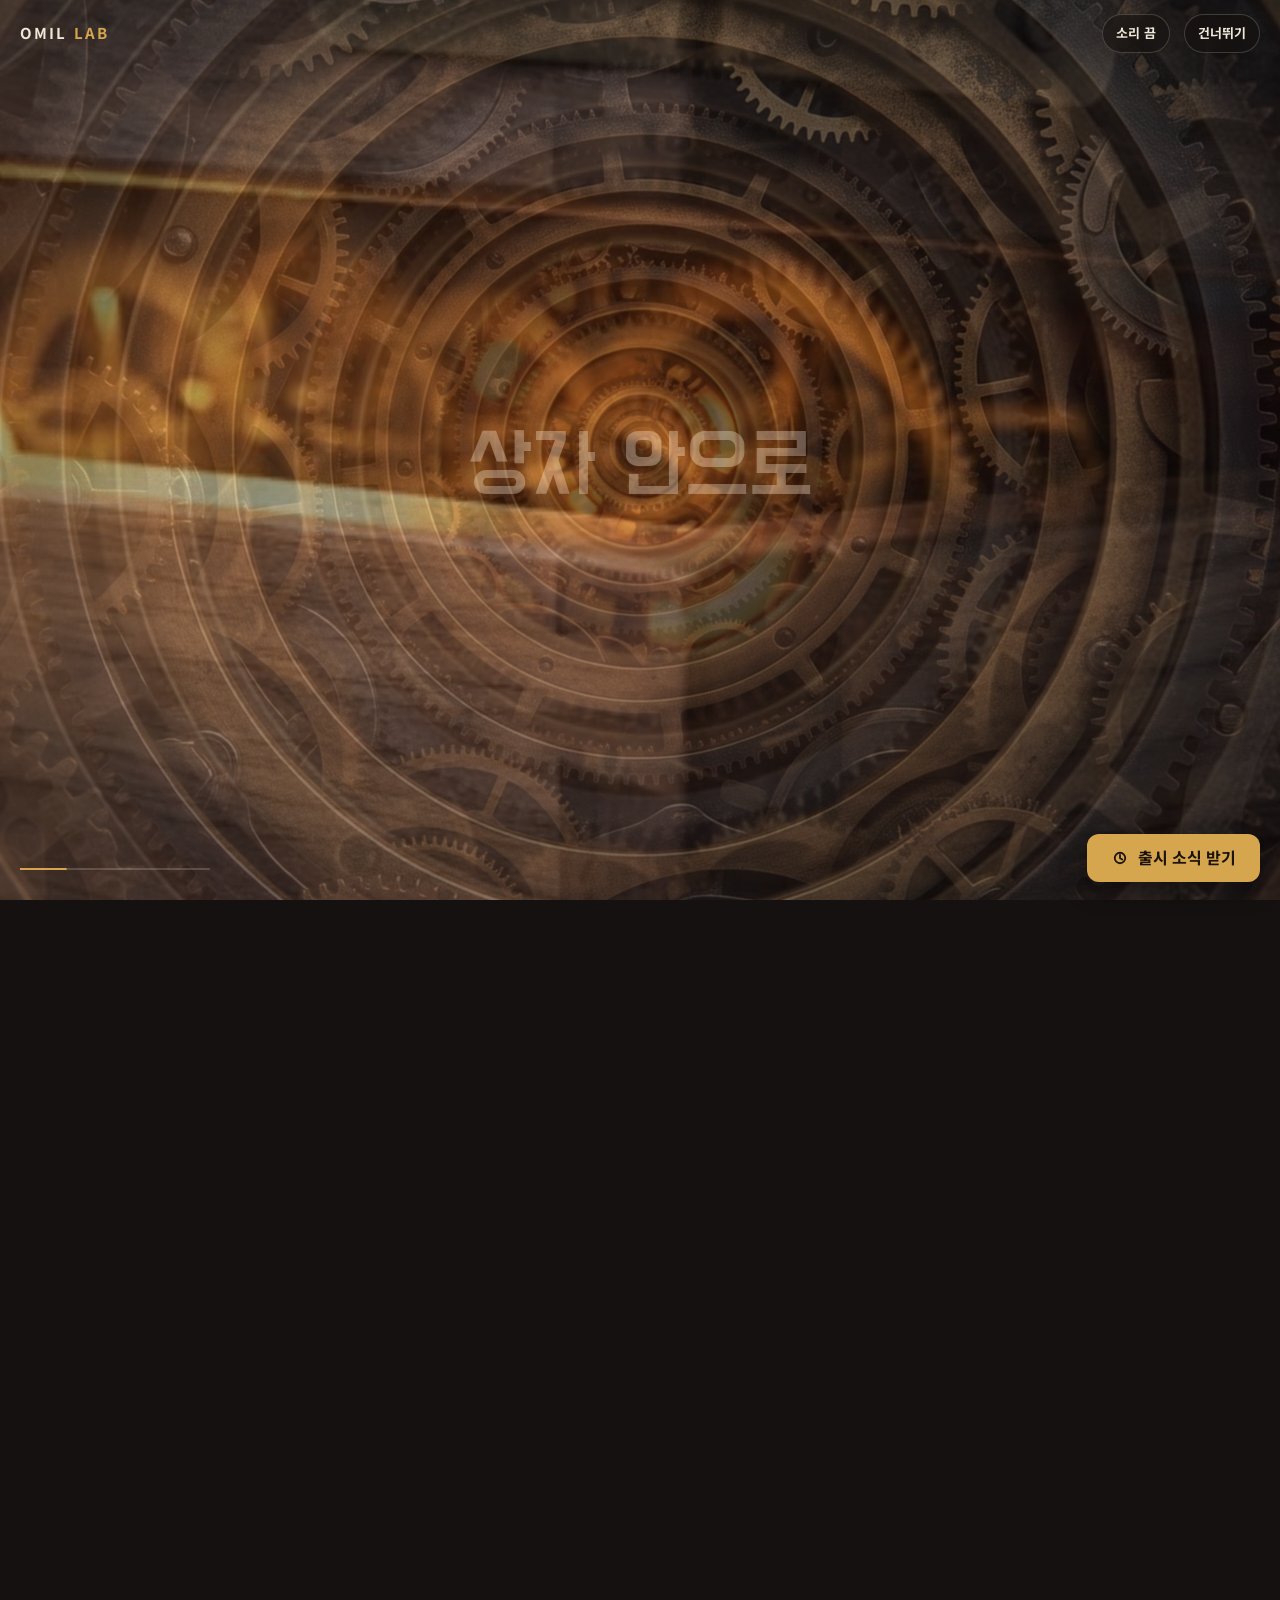
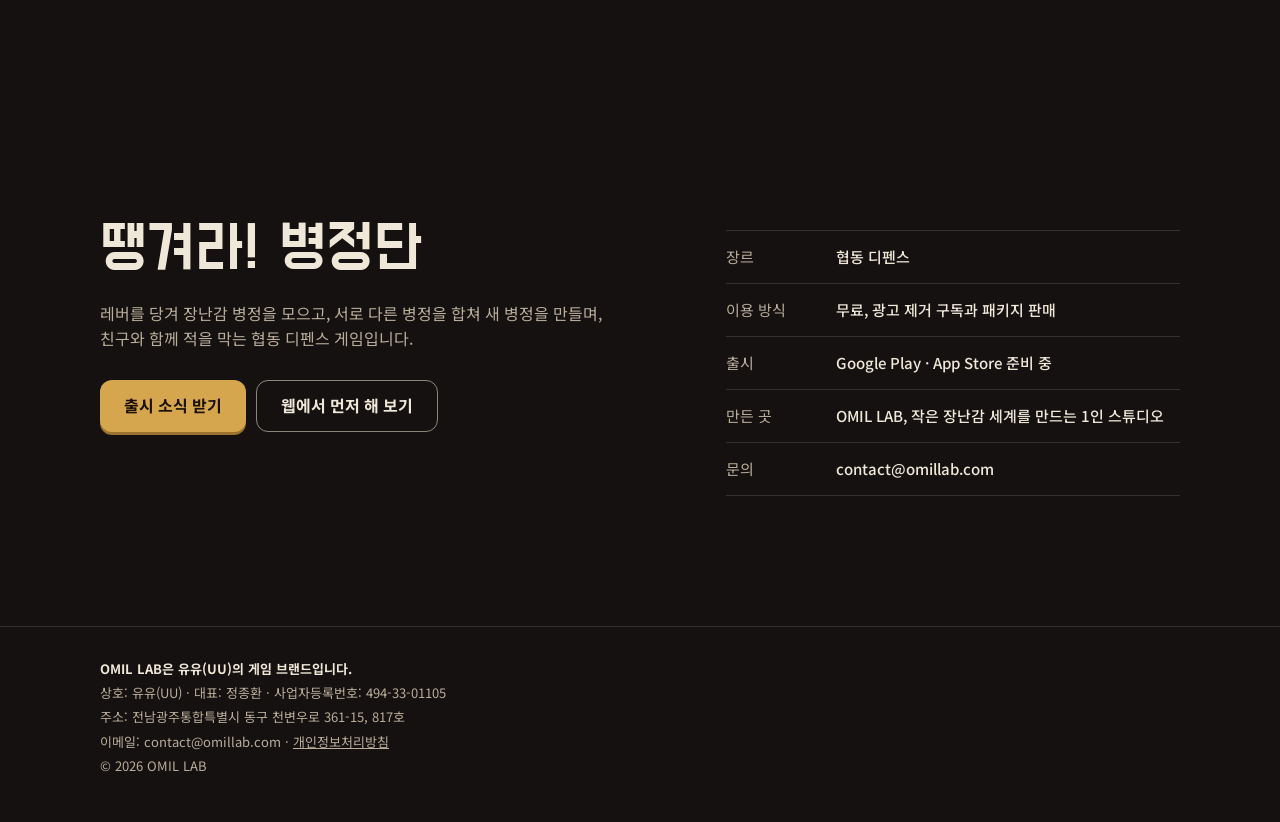
==== index.html @ 90e2286b "홈페이지 글꼴 · 문구 다듬기: 제목 Do Hyeon, 본문 Noto Sans KR, 어색한 문구 교체, 줄바꿈 · 머리글 정리 Co-Authored-By: Claude Opus " ====
<!doctype html><html lang="ko"><head><meta charset="utf-8"><meta name="viewport" content="width=device-width,initial-scale=1,viewport-fit=cover"><title>땡겨라! 병정단 · OMIL LAB</title>
<meta name="description" content="레버를 당기면 병정이 모입니다. 서로 다른 병정을 합치고, 친구와 함께 전선을 지키는 협동 디펜스 게임. OMIL LAB의 첫 게임입니다.">
<meta property="og:title" content="땡겨라! 병정단">
<meta property="og:description" content="레버를 당기면 병정이 모입니다. Google Play · App Store 출시 준비 중.">
<meta property="og:image" content="assets/reg_w.jpg">
<meta name="claude:viewport-fit-sides" content="cover">
<link rel="icon" href="favicon.png">
<link rel="preconnect" href="https://fonts.googleapis.com">
<link rel="preconnect" href="https://fonts.gstatic.com" crossorigin>
<link rel="stylesheet" href="https://fonts.googleapis.com/css2?family=Do+Hyeon&family=Noto+Sans+KR:wght@400;500;700&display=swap">
<style>
/* 레이아웃: 화면에 고정된 한 장의 무대 위로 스크롤이 필름처럼 장면을 넘긴다. 장면 하나에 큰 문장 하나. */
:root{
  --night:#141110;--walnut:#2a1f18;--brass:#d6a64f;--brass-deep:#9b7230;--bone:#efe7d8;--bone-2:#e3d9c6;--ink:#1d1815;--muted:#b9ad9b;--red:#a93a2c;--navy:#16233a;
  --font:"Noto Sans KR","Malgun Gothic","Apple SD Gothic Neo",sans-serif;
  --display:"Do Hyeon","Noto Sans KR","Malgun Gothic",sans-serif;
  --gutter-l:max(20px,env(safe-area-inset-left,0px));--gutter-r:max(20px,env(safe-area-inset-right,0px));
  color-scheme:dark;
}
*{box-sizing:border-box}
html{background:var(--night)}
body{margin:0;background:var(--night);color:var(--bone);font:400 16px/1.6 var(--font);font-synthesis:none;word-break:keep-all;-webkit-font-smoothing:antialiased;overflow-x:hidden}
a{color:inherit}
img{display:block;max-width:none}
h1,h2,h3,p{margin:0}
button{font:inherit;color:inherit;background:none;border:0;cursor:pointer}
:focus-visible{outline:2px solid var(--brass);outline-offset:3px;border-radius:4px}

/* 머리글 */
.top{position:fixed;inset:0 0 auto;z-index:30;display:flex;align-items:center;gap:14px;padding:calc(14px + env(safe-area-inset-top,0px)) var(--gutter-r) 14px var(--gutter-l);mix-blend-mode:normal}
.brand{font-weight:700;letter-spacing:.14em;font-size:15px;text-decoration:none;margin-right:auto;color:var(--bone)}
.brand span{color:var(--brass)}
.on-light .brand{color:var(--ink)}.on-light .brand span{color:var(--brass-deep)}
.on-light .top .chip{color:var(--ink);background:rgba(239,231,216,.7);border-color:rgba(29,24,21,.25)}
.top .chip{font-size:13px;font-weight:700;padding:8px 13px;border-radius:999px;background:rgba(20,17,16,.55);backdrop-filter:blur(8px);color:var(--bone);text-decoration:none;border:1px solid rgba(239,231,216,.2);min-height:38px;display:inline-flex;align-items:center;gap:6px}
.past .top{background:rgba(20,17,16,.92);backdrop-filter:blur(8px)}
.past #skip{display:none}

/* 무대 */
#film{position:relative;height:900vh;height:900svh}
#stage{position:sticky;top:0;height:100vh;height:100svh;overflow:hidden;background:var(--night);isolation:isolate}
.scene{position:absolute;inset:0;overflow:hidden;visibility:hidden;will-change:opacity,transform}
.frame{position:absolute;will-change:transform}
.frame img,.frame picture{position:absolute;inset:0;width:100%;height:100%;object-fit:cover}
.shade{position:absolute;inset:0;pointer-events:none}

/* 레버 */
#lever{position:absolute;left:var(--sx);top:var(--sy);width:var(--lh);height:var(--lh);margin-left:calc(var(--lh)*-.4995);margin-top:calc(var(--lh)*-.856);transform-origin:49.95% 85.6%;will-change:transform;pointer-events:none;filter:drop-shadow(10px 14px 10px rgba(0,0,0,.45))}
#lever img{width:100%;height:100%}
#grip{position:absolute;left:50%;top:15%;width:clamp(72px,14vmin,120px);height:clamp(72px,14vmin,120px);transform:translate(-50%,-50%);border-radius:50%;pointer-events:auto;touch-action:none;cursor:grab}
#grip:active{cursor:grabbing}
#grip::after{content:"";position:absolute;inset:18%;border-radius:50%;border:1.5px solid rgba(214,166,79,.9);animation:ping 2.2s ease-out infinite}
.pulled #grip::after{display:none}
@keyframes ping{0%{transform:scale(.7);opacity:.9}70%,100%{transform:scale(1.5);opacity:0}}

/* 태엽 터널 */
#tunnel{background:#07060a}
.ring{position:absolute;left:50%;top:50%;width:150vmax;height:150vmax;margin:-75vmax 0 0 -75vmax;border-radius:50%;background:url(assets/gears.jpg) center/cover;will-change:transform,opacity;-webkit-mask-image:radial-gradient(circle,#000 42%,transparent 70%);mask-image:radial-gradient(circle,#000 42%,transparent 70%)}
#flash{position:absolute;inset:0;background:radial-gradient(circle,#fff3d0 0%,#e9b562 45%,rgba(233,181,98,0) 75%);opacity:0;pointer-events:none;z-index:12;will-change:opacity}

/* 조합 */
#merge{background:var(--bone);color:var(--ink);will-change:clip-path}
.fig{position:absolute;left:50%;top:64%;width:min(62vmin,620px);margin-left:calc(min(62vmin,620px)/-2);margin-top:calc(min(62vmin,620px)/-2);will-change:transform,opacity;filter:drop-shadow(0 22px 18px rgba(60,40,20,.28))}
.fig img{width:100%}
#burst{position:absolute;left:50%;top:64%;width:min(80vmin,800px);height:min(80vmin,800px);margin:calc(min(80vmin,800px)/-2) 0 0 calc(min(80vmin,800px)/-2);border-radius:50%;border:2px solid var(--brass-deep);opacity:0;will-change:transform,opacity}
#formula{position:absolute;left:0;right:0;bottom:calc(3.5vh + env(safe-area-inset-bottom,0px));text-align:center;font-weight:700;font-size:clamp(14px,1.7vw,18px);color:#5c4c3a;padding:0 20px}
#formula b{color:var(--red)}

/* 신화 */
#mythic{position:absolute;right:5vw;bottom:13%;width:min(58vmin,600px);transform-origin:70% 90%;opacity:0;will-change:transform,opacity;filter:drop-shadow(0 18px 18px rgba(0,0,0,.55))}
#mythic img{width:100%}
#muzzle{position:absolute;left:-16%;top:18%;width:46%;aspect-ratio:1;border-radius:50%;background:radial-gradient(circle,#fff6d8 0%,#ffcf6e 34%,rgba(255,160,50,0) 72%);opacity:0;will-change:transform,opacity}
#tag{position:absolute;right:5vw;bottom:calc(10% + env(safe-area-inset-bottom,0px));font-size:13px;font-weight:700;letter-spacing:.04em;color:var(--brass);opacity:0;text-align:right;width:min(50vmin,540px)}

/* 문구 */
.cap{position:absolute;z-index:8;left:var(--gutter-l);right:var(--gutter-r);opacity:0;visibility:hidden;will-change:opacity,transform;pointer-events:none}
.cap h2,.cap h1.big{font-family:var(--display);font-weight:400;font-size:clamp(46px,6.6vw,100px);line-height:1.1;letter-spacing:-.01em;text-wrap:balance}
.cap p{font-size:clamp(15px,1.9vw,22px);font-weight:500;margin-top:clamp(10px,1.6vw,20px);max-width:32em;color:rgba(239,231,216,.86)}
.eyebrow{font-size:clamp(13px,1.3vw,16px);font-weight:700;letter-spacing:.02em;color:var(--brass);margin-bottom:clamp(8px,1.2vw,16px)}
.lift{text-shadow:0 2px 28px rgba(0,0,0,.55)}
.c-top{top:calc(11vh + env(safe-area-inset-top,0px))}
.c-mid{top:50%;text-align:center}
.c-mid p{margin-left:auto;margin-right:auto}
.c-center{text-align:center}.c-center p{margin-left:auto;margin-right:auto}
#capTunnel h2{display:flex;flex-wrap:wrap;gap:0 .3em;justify-content:center}
#capTunnel h2 span{display:inline-block;will-change:transform}
#capMerge h2{color:var(--ink)}#capMerge p{color:#54473a}

/* 마지막 장면 */
#capEnd{pointer-events:none}
#capEnd.live{pointer-events:auto}
.cta{display:inline-flex;align-items:center;justify-content:center;gap:9px;min-height:52px;padding:0 24px;border-radius:12px;font-weight:700;font-size:16px;text-decoration:none;transition:transform .16s cubic-bezier(.3,1.6,.5,1),filter .2s,background .2s}
.cta.main{background:var(--brass);color:#1b130a;box-shadow:0 3px 0 var(--brass-deep)}
.cta.ghost{border:1.5px solid rgba(239,231,216,.55);color:var(--bone)}
.cta:hover{transform:translateY(-2px) rotate(-.6deg);filter:brightness(1.07)}
.cta:active{transform:translateY(2px);box-shadow:none}
.row{display:flex;flex-wrap:wrap;gap:10px;margin-top:clamp(16px,2.4vw,28px)}
.note{font-size:13.5px;margin-top:12px;color:rgba(239,231,216,.72)}

/* 고정 버튼과 진행 표시 */
#dock{position:fixed;z-index:29;right:var(--gutter-r);bottom:calc(18px + env(safe-area-inset-bottom,0px));transition:opacity .25s,transform .25s}
#dock.off{opacity:0;transform:translateY(12px);pointer-events:none}
#dock .cta{min-height:48px;box-shadow:0 8px 24px rgba(0,0,0,.4)}
#dock .cta svg{width:18px;height:18px}
#prog{position:fixed;z-index:29;left:var(--gutter-l);bottom:calc(30px + env(safe-area-inset-bottom,0px));width:min(26vw,190px);height:2px;background:rgba(239,231,216,.2);border-radius:2px}
#prog i{display:block;height:100%;width:100%;transform:scaleX(0);transform-origin:left;background:var(--brass)}
#hint{position:absolute;z-index:9;left:0;right:0;bottom:calc(70px + env(safe-area-inset-bottom,0px));text-align:center;font-size:13.5px;font-weight:500;color:rgba(239,231,216,.8);pointer-events:none}
#trail{position:fixed;inset:0;z-index:25;pointer-events:none}

/* 필름 뒤 */
.after{position:relative;z-index:2;background:var(--night)}
.block{max-width:1120px;margin:0 auto;padding-block:clamp(56px,9vw,120px);padding-left:var(--gutter-l);padding-right:var(--gutter-r)}
.about{padding-top:max(104px,9vw);display:grid;grid-template-columns:minmax(0,1.1fr) minmax(0,.9fr);gap:clamp(28px,6vw,72px);align-items:start}
.about h2{font-family:var(--display);font-size:clamp(34px,5vw,62px);font-weight:400;letter-spacing:-.01em;line-height:1.12}
.about p{margin-top:16px;color:var(--muted);max-width:34em}
.facts{display:grid;gap:0;font-size:15px}
.facts div{display:grid;grid-template-columns:6.5em minmax(0,1fr);gap:12px;padding:14px 0;border-top:1px solid rgba(239,231,216,.14)}
.facts div:last-child{border-bottom:1px solid rgba(239,231,216,.14)}
.facts dt{color:var(--muted)}.facts dd{margin:0;font-weight:500}
footer{border-top:1px solid rgba(239,231,216,.14);color:var(--muted);font-size:13px;line-height:1.85}
footer .block{padding-block:30px 44px}
footer strong{color:var(--bone)}

/* 움직임 줄이기 / 스크립트 없음: 장면을 그냥 차례로 놓는다 */
.static #film{height:auto}
.static #stage{position:static;height:auto;overflow:visible;background:none}
.static .scene{position:relative;inset:auto;height:100vh;height:100svh;visibility:visible}
.static .cap{visibility:visible;opacity:1;pointer-events:auto}
.static #tunnel,.static #lever,.static #hint,.static #prog,.static #mythic,.static #tag,.static #flash,.static #burst,.static #trail,.static #open,.static .fig.a,.static .fig.b{display:none}
.static .fig.c{transform:none}
.static .frame{inset:0;width:100%;height:100%}
.static #capIn{display:none}

@media (orientation:landscape){
  #capMerge{top:8vh}
  #capMerge h2{font-size:clamp(36px,8vmin,72px)}
}
@media (max-width:760px){
  .about{grid-template-columns:minmax(0,1fr)}
  .c-top{top:calc(12vh + env(safe-area-inset-top,0px))}
  #mythic{right:-2vw;bottom:24%;width:min(66vmin,420px)}
  #tag{bottom:calc(17% + env(safe-area-inset-bottom,0px));right:20px;width:auto}
  #prog{width:22vw}
  .top .chip{padding:7px 11px;font-size:12.5px}
  #hint{bottom:calc(86px + env(safe-area-inset-bottom,0px))}
  #formula{bottom:calc(86px + env(safe-area-inset-bottom,0px))}
  .fig,#burst{top:60%}
}
</style>

</head><body><header class="top">
  <a class="brand" href="#top" aria-label="OMIL LAB">OMIL <span>LAB</span></a>
  <button class="chip" id="snd" type="button" aria-pressed="false">소리 끔</button>
  <a class="chip" href="#about" id="skip">건너뛰기</a>
</header>

<main id="top">
  <section id="film" aria-label="땡겨라! 병정단 소개">
    <div id="stage">
      <!-- 1. 상자 -->
      <div class="scene" id="sBox" style="z-index:1">
        <div class="frame" id="fBox">
          <picture><source media="(orientation:portrait)" srcset="assets/box_t.jpg"><img src="assets/box_w.jpg" alt="어두운 작업대 위의 닫힌 나무 상자" fetchpriority="high"></picture>
          <picture id="open" style="opacity:0"><source media="(orientation:portrait)" srcset="assets/open_t.jpg"><img src="assets/open_w.jpg" alt="뚜껑이 열리며 빛이 새어 나오는 상자"></picture>
          <div id="lever"><img src="assets/lever.webp" alt="황동 레버"><button id="grip" type="button" aria-label="레버 당기기"></button></div>
        </div>
        <div class="shade" style="background:linear-gradient(180deg,rgba(10,8,7,.62) 0%,rgba(10,8,7,.08) 45%,rgba(10,8,7,.4) 100%)"></div>
      </div>
      <!-- 2. 태엽 -->
      <div class="scene" id="tunnel" style="z-index:2" aria-hidden="true"><div class="ring"></div><div class="ring"></div><div class="ring"></div></div>
      <!-- 3. 집결 -->
      <div class="scene" id="sReg" style="z-index:3">
        <div class="frame" id="fReg"><picture><source media="(orientation:portrait)" srcset="assets/reg_t.jpg"><img src="assets/reg_w.jpg" alt="초록 펠트 위에 줄지어 선 병정단이 위를 바라본다" loading="eager"></picture></div>
        <div class="shade" style="background:linear-gradient(180deg,rgba(5,16,10,.78) 0%,rgba(5,16,10,.1) 46%,rgba(5,16,10,.12) 70%,rgba(5,16,10,.55) 100%)"></div>
      </div>
      <!-- 4. 조합 -->
      <div class="scene" id="merge" style="z-index:4">
        <div id="burst"></div>
        <div class="fig a" id="figA"><img src="assets/cut_spear.webp" alt="콕콕창병"></div>
        <div class="fig b" id="figB"><img src="assets/cut_bow.webp" alt="딱활병"></div>
        <div class="fig c" id="figC"><img src="assets/cut_gun.webp" alt="빨대콩총병"></div>
        <p id="formula">콕콕창병 + 딱활병 = <b>빨대콩총병</b></p>
      </div>
      <!-- 5. 전선 -->
      <div class="scene" id="sDef" style="z-index:5">
        <div class="frame" id="fDef"><picture><source media="(orientation:portrait)" srcset="assets/def_t.jpg"><img src="assets/def_w.jpg" alt="두 병정단이 나무 벽 위에서 나란히 전선을 지킨다" loading="eager"></picture></div>
        <div class="shade" style="background:linear-gradient(180deg,rgba(6,10,22,.86) 0%,rgba(6,10,22,.25) 40%,rgba(6,10,22,.05) 100%)"></div>
        <div id="mythic"><div id="muzzle"></div><img src="assets/cut_chick.webp" alt="신화 병정 삐약단의 달걀 대포"></div>
        <div id="tag">신화 · 삐약단</div>
      </div>
      <!-- 6. 깃발 -->
      <div class="scene" id="sEnd" style="z-index:6">
        <div class="frame" id="fEnd"><picture><source media="(orientation:portrait)" srcset="assets/fin_t.jpg"><img src="assets/fin_w.jpg" alt="나무 요새 위에 깃발을 세우는 병정" loading="eager"></picture></div>
        <div class="shade" style="background:linear-gradient(100deg,rgba(24,14,6,.82) 0%,rgba(24,14,6,.42) 46%,rgba(24,14,6,0) 72%)"></div>
      </div>
      <div id="flash"></div>

      <div class="cap c-top lift" id="capIn" style="z-index:9">
        <div class="eyebrow">땡겨라! 병정단</div>
        <h1 class="big">레버를<br>당기세요</h1>
        <p>상자 속 작은 병정들이 깨어납니다.</p>
      </div>
      <div class="cap c-mid lift" id="capTunnel" style="z-index:9"><h2><span>상자</span> <span>안으로</span></h2></div>
      <div class="cap c-top lift" id="capReg" style="z-index:9"><h2>병정단, 집결</h2><p>레버를 당기면 병정이 모입니다.</p></div>
      <div class="cap c-top c-center" id="capMerge" style="z-index:9"><h2>둘을 합치면,<br>새로운 병정</h2><p>창과 활을 합쳤더니, 빨대콩총이 나왔습니다.</p></div>
      <div class="cap c-top lift" id="capDef" style="z-index:9"><h2>두 병정단,<br>하나의 전선</h2><p>친구와 나란히, 몰려오는 적을 막으세요.</p></div>
      <div class="cap c-top lift" id="capEnd" style="z-index:9">
        <h2>출정을<br>준비할 시간</h2>
        <p>Google Play · App Store 출시 준비 중입니다.</p>
        <div class="row">
          <a class="cta main" href="mailto:contact@omillab.com?subject=%EB%95%A1%EA%B2%A8%EB%9D%BC!%20%EB%B3%91%EC%A0%95%EB%8B%A8%20%EC%B6%9C%EC%8B%9C%20%EC%86%8C%EC%8B%9D%20%EC%8B%A0%EC%B2%AD" data-tick>출시 소식 받기</a>
          <a class="cta ghost" href="https://zzangjonghwan.github.io/ttaenggyeora-web/" target="_blank" rel="noopener" data-tick>웹에서 먼저 해 보기</a>
        </div>
        <p class="note">버튼을 누르면 메일이 열립니다. 보내 주시면 출시 때 알려 드릴게요.</p>
      </div>
      <div id="hint">레버를 아래로 당기거나, 스크롤하세요</div>
    </div>
  </section>

  <div class="after">
    <section class="block about" id="about">
      <div>
        <h2>땡겨라! 병정단</h2>
        <p>레버를 당겨 장난감 병정을 모으고, 서로 다른 병정을 합쳐 새 병정을 만들며, 친구와 함께 적을 막는 협동 디펜스 게임입니다.</p>
        <div class="row">
          <a class="cta main" href="mailto:contact@omillab.com?subject=%EB%95%A1%EA%B2%A8%EB%9D%BC!%20%EB%B3%91%EC%A0%95%EB%8B%A8%20%EC%B6%9C%EC%8B%9C%20%EC%86%8C%EC%8B%9D%20%EC%8B%A0%EC%B2%AD" data-tick>출시 소식 받기</a>
          <a class="cta ghost" href="https://zzangjonghwan.github.io/ttaenggyeora-web/" target="_blank" rel="noopener" data-tick>웹에서 먼저 해 보기</a>
        </div>
      </div>
      <dl class="facts">
        <div><dt>장르</dt><dd>협동 디펜스</dd></div>
        <div><dt>이용 방식</dt><dd>무료, 광고 제거 구독과 패키지 판매</dd></div>
        <div><dt>출시</dt><dd>Google Play · App Store 준비 중</dd></div>
        <div><dt>만든 곳</dt><dd>OMIL LAB, 작은 장난감 세계를 만드는 1인 스튜디오</dd></div>
        <div><dt>문의</dt><dd>contact@omillab.com</dd></div>
      </dl>
    </section>
  </div>
</main>

<footer class="after">
  <div class="block">
    <strong>OMIL LAB은 유유(UU)의 게임 브랜드입니다.</strong><br>
    상호: 유유(UU) · 대표: 정종환 · 사업자등록번호: 494-33-01105<br>
    주소: 전남광주통합특별시 동구 천변우로 361-15, 817호<br>
    이메일: contact@omillab.com · <a href="privacy.html">개인정보처리방침</a><br>
    © 2026 OMIL LAB
  </div>
</footer>

<div id="prog" aria-hidden="true"><i></i></div>
<div id="dock"><a class="cta main" href="mailto:contact@omillab.com?subject=%EB%95%A1%EA%B2%A8%EB%9D%BC!%20%EB%B3%91%EC%A0%95%EB%8B%A8%20%EC%B6%9C%EC%8B%9C%20%EC%86%8C%EC%8B%9D%20%EC%8B%A0%EC%B2%AD" data-tick><svg viewBox="0 0 24 24" fill="none" stroke="currentColor" stroke-width="2.4" stroke-linecap="round" aria-hidden="true"><circle cx="12" cy="12" r="7"/><path d="M12 8v4l3 2"/></svg>출시 소식 받기</a></div>
<canvas id="trail" aria-hidden="true"></canvas>

<script>
(() => {
  const reduce = matchMedia('(prefers-reduced-motion: reduce)').matches;
  const $ = (s) => document.querySelector(s);
  if (reduce) { document.documentElement.classList.add('static'); $('#dock').classList.add('off'); return; }

  const film = $('#film'), stage = $('#stage');
  const clamp = (v, a = 0, b = 1) => Math.min(b, Math.max(a, v));
  const seg = (p, a, b) => clamp((p - a) / (b - a));
  const inOut = (t) => t * t * (3 - 2 * t);
  const easeIn = (t) => t * t * t;
  const easeOut = (t) => 1 - Math.pow(1 - t, 3);
  const back = (t) => { const c = 1.9; return 1 + (c + 1) * Math.pow(t - 1, 3) + c * Math.pow(t - 1, 2); };
  const vis = (el, on) => { el.style.visibility = on ? 'visible' : 'hidden'; };

  // 장면 틀: 그림 비율을 지키며 화면을 덮는다. 레버 위치가 그림 기준이라 틀로 맞춘다.
  const frames = [...document.querySelectorAll('.frame')];
  const fBox = $('#fBox');
  function layout() {
    const w = stage.clientWidth, h = stage.clientHeight, portrait = matchMedia('(orientation:portrait)').matches;
    const a = portrait ? 9 / 16 : 16 / 9;
    const fw = Math.max(w, h * a), fh = fw / a;
    frames.forEach((f) => { f.style.width = fw + 'px'; f.style.height = fh + 'px'; f.style.left = (w - fw) / 2 + 'px'; f.style.top = (h - fh) / 2 + 'px'; });
    fBox.style.setProperty('--sx', (portrait ? .712 : .662) * 100 + '%');
    fBox.style.setProperty('--sy', (portrait ? .71 : .645) * 100 + '%');
    fBox.style.setProperty('--lh', fh * (portrait ? .36 : .52) + 'px');
    // 세로 화면에서는 상자가 아래쪽에 있어 그림을 그대로 둔다
    fBox.style.transformOrigin = portrait ? '60% 62%' : '52% 50%';
  }
  layout(); addEventListener('resize', layout);

  // 스크롤 위치 → 진행도
  let target = 0, cur = 0, auto = null;
  const range = () => film.offsetHeight - stage.clientHeight;
  const readScroll = () => { target = clamp((scrollY - film.offsetTop) / range()); };
  const chrome = () => { const end = film.offsetTop + range(); $('#prog').style.opacity = scrollY > end ? 0 : 1; $('#dock').classList.toggle('off', target > .895 || scrollY > end); document.documentElement.classList.toggle('past', scrollY > end); };
  addEventListener('scroll', () => { readScroll(); chrome(); }, { passive: true });
  const scrollToP = (p) => scrollTo(0, film.offsetTop + p * range());

  // 레버: 끌면 스크롤을 움직인다. 눌렀다 놓으면 끝까지 당겨진다.
  const LEVER_END = 0.12;
  const grip = $('#grip');
  let drag = null;
  grip.addEventListener('pointerdown', (e) => { e.preventDefault(); grip.setPointerCapture(e.pointerId); drag = { y: e.clientY, p: target, moved: 0 }; auto = null; audio.wake(); });
  grip.addEventListener('pointermove', (e) => { if (!drag) return; const dy = e.clientY - drag.y; drag.moved = Math.max(drag.moved, Math.abs(dy)); scrollToP(clamp(drag.p + (dy / (stage.clientHeight * .32)) * LEVER_END, 0, LEVER_END)); });
  const endDrag = () => { if (!drag) return; const pulled = target / LEVER_END; const tap = drag.moved < 8; drag = null; auto = (tap || pulled > .55) ? 0.2 : 0; };
  grip.addEventListener('pointerup', endDrag); grip.addEventListener('pointercancel', endDrag);
  grip.addEventListener('keydown', (e) => { if (e.key === 'Enter' || e.key === ' ') { e.preventDefault(); auto = 0.2; } });
  addEventListener('wheel', () => { auto = null; }, { passive: true });
  addEventListener('touchmove', () => { if (!drag) auto = null; }, { passive: true });

  // 소리: 합성음만 쓴다. 기본은 끔.
  const audio = (() => {
    let ctx = null, on = false, last = 0;
    const blip = (f, d, type, g) => { if (!on || !ctx) return; const o = ctx.createOscillator(), a = ctx.createGain(), t = ctx.currentTime; o.type = type; o.frequency.setValueAtTime(f, t); o.frequency.exponentialRampToValueAtTime(Math.max(40, f * .55), t + d); a.gain.setValueAtTime(g, t); a.gain.exponentialRampToValueAtTime(.0001, t + d); o.connect(a).connect(ctx.destination); o.start(t); o.stop(t + d + .02); };
    return {
      wake() { if (on && ctx && ctx.state === 'suspended') ctx.resume(); },
      toggle() { on = !on; if (on && !ctx) { const AC = window.AudioContext || window.webkitAudioContext; if (AC) ctx = new AC(); else on = false; } if (ctx && ctx.state === 'suspended') ctx.resume(); return on; },
      tick() { const n = performance.now(); if (n - last < 45) return; last = n; blip(1500, .03, 'square', .035); },
      clunk() { blip(170, .16, 'triangle', .22); blip(620, .05, 'square', .05); },
      chime() { blip(880, .35, 'sine', .09); setTimeout(() => blip(1320, .4, 'sine', .07), 70); },
      boom() { blip(95, .4, 'triangle', .3); blip(240, .12, 'sawtooth', .05); },
    };
  })();
  const sndBtn = $('#snd');
  sndBtn.addEventListener('click', () => { const on = audio.toggle(); sndBtn.textContent = on ? '소리 켬' : '소리 끔'; sndBtn.setAttribute('aria-pressed', on); if (on) audio.tick(); });
  document.querySelectorAll('[data-tick],.chip').forEach((el) => { el.addEventListener('pointerenter', () => audio.tick()); });

  // 커서 궤적: 황동 가루. 마우스가 있는 환경에서만.
  const trail = $('#trail'), tc = trail.getContext('2d'), fine = matchMedia('(pointer:fine)').matches;
  let parts = [], trailOn = false;
  const sizeTrail = () => { trail.width = innerWidth; trail.height = innerHeight; };
  sizeTrail(); addEventListener('resize', sizeTrail);
  if (fine) addEventListener('pointermove', (e) => { for (let i = 0; i < 2; i++) parts.push({ x: e.clientX, y: e.clientY, vx: (Math.random() - .5) * 1.2, vy: Math.random() * .9 + .2, a: 1, r: Math.random() * 1.8 + .7 }); if (parts.length > 90) parts.splice(0, parts.length - 90); trailOn = true; }, { passive: true });
  function drawTrail() {
    if (!trailOn) return;
    tc.clearRect(0, 0, trail.width, trail.height);
    parts = parts.filter((q) => (q.a -= .028) > 0);
    for (const q of parts) { q.x += q.vx; q.y += q.vy; tc.globalAlpha = q.a * .85; tc.fillStyle = '#d6a64f'; tc.beginPath(); tc.arc(q.x, q.y, q.r, 0, 6.3); tc.fill(); }
    if (!parts.length) { trailOn = false; tc.clearRect(0, 0, trail.width, trail.height); }
  }

  // 마우스에 살짝 반응
  let mx = 0, my = 0, smx = 0, smy = 0;
  if (fine) addEventListener('pointermove', (e) => { mx = e.clientX / innerWidth - .5; my = e.clientY / innerHeight - .5; }, { passive: true });

  const el = { sBox: $('#sBox'), open: $('#open'), lever: $('#lever'), tunnel: $('#tunnel'), rings: [...document.querySelectorAll('.ring')], flash: $('#flash'), sReg: $('#sReg'), fReg: $('#fReg'), merge: $('#merge'), figA: $('#figA'), figB: $('#figB'), figC: $('#figC'), burst: $('#burst'), formula: $('#formula'), sDef: $('#sDef'), fDef: $('#fDef'), mythic: $('#mythic'), muzzle: $('#muzzle'), tag: $('#tag'), sEnd: $('#sEnd'), fEnd: $('#fEnd'), hint: $('#hint'), prog: $('#prog i'), dock: $('#dock'), capEnd: $('#capEnd'), tw: [...document.querySelectorAll('#capTunnel span')] };
  // 문구: [나타남 시작, 다 나타남, 사라짐 시작, 다 사라짐]
  const caps = [['#capIn', -1, -.5, .085, .125], ['#capTunnel', .235, .265, .335, .385], ['#capReg', .435, .465, .525, .55], ['#capMerge', .585, .61, .695, .715], ['#capDef', .745, .77, .855, .875], ['#capEnd', .9, .935, 2, 3]].map(([s, a, b, c, d]) => ({ n: $(s), a, b, c, d }));

  let lastAngle = 0, opened = false, merged = false, fired = false, lastP = -1;
  function render(p) {
    // 1. 상자와 레버
    const pull = inOut(seg(p, .012, LEVER_END));
    const angle = 14 - pull * 94;
    el.lever.style.transform = `rotate(${angle}deg)`;
    if (Math.abs(angle - lastAngle) > 7) { audio.tick(); lastAngle = angle; }
    document.documentElement.classList.toggle('pulled', pull > .98);
    const openT = inOut(seg(p, LEVER_END - .012, .15));
    el.open.style.opacity = openT;
    if (openT > .05 && !opened) { opened = true; audio.clunk(); } if (openT < .01) opened = false;
    const dive = easeIn(seg(p, .155, .285));
    const wide = innerWidth > innerHeight; const heroK = wide ? 1 - seg(p, .13, .24) : 0; const hx = heroK * innerWidth * .07; const hy = heroK * innerHeight * .05;
    fBox.style.transform = `translate(${hx - smx * 12}px,${hy - smy * 8}px) scale(${1.02 + heroK * .15 + seg(p, 0, .15) * .05 + dive * 9})`;
    el.lever.style.opacity = 1 - seg(p, .17, .21);
    el.sBox.style.opacity = 1 - seg(p, .25, .29);
    vis(el.sBox, p < .295);
    el.hint.style.opacity = 1 - seg(p, .005, .05);

    // 2. 태엽 공간으로 빨려 들어감: 같은 고리를 세 겹 키워 끝없이 들어가는 느낌을 낸다.
    const tt = seg(p, .225, .41);
    vis(el.tunnel, p > .225 && p < .425);
    el.tunnel.style.opacity = inOut(seg(p, .225, .27));
    if (p > .225 && p < .425) el.rings.forEach((r, i) => {
      const ph = (tt * 2.1 + i / 3) % 1;
      const sc = .3 * Math.pow(9, ph);
      const al = Math.min(1, ph * 4) * (1 - seg(ph, .72, 1));
      r.style.transform = `rotate(${(i % 2 ? -1 : 1) * tt * 150 + i * 40}deg) scale(${sc})`;
      r.style.opacity = al;
    });
    const spread = easeIn(seg(p, .325, .385));
    if (el.tw[0]) { el.tw[0].style.transform = `translateX(${-spread * 34}vw)`; el.tw[1].style.transform = `translateX(${spread * 34}vw)`; }
    const fl = seg(p, .39, .42) * (1 - seg(p, .42, .46));
    el.flash.style.opacity = fl;

    // 3. 집결
    vis(el.sReg, p > .405 && p < .59);
    if (p > .405 && p < .59) { el.fReg.style.transform = `translate(${-smx * 18}px,${-smy * 12}px) scale(${1.32 - inOut(seg(p, .415, .56)) * .3})`; }

    // 4. 조합
    const rev = inOut(seg(p, .545, .59));
    vis(el.merge, p > .545 && p < .745);
    if (p > .545 && p < .745) {
      el.merge.style.clipPath = `circle(${rev * 130}vmax at 50% 64%)`;
      const m = inOut(seg(p, .6, .652));
      const off = Math.min(innerWidth * .34, innerHeight * .34) * (1 - m);
      el.figA.style.transform = `translateX(${-off - 6}px) scale(${.88 + m * .04}) rotate(${(1 - m) * -5}deg)`;
      el.figB.style.transform = `translateX(${off + 6}px) scale(${.88 + m * .04}) rotate(${(1 - m) * 5}deg)`;
      const after = seg(p, .652, .668);
      el.figA.style.opacity = el.figB.style.opacity = 1 - after;
      const pop = seg(p, .652, .682);
      el.figC.style.opacity = after;
      el.figC.style.transform = `scale(${.55 + back(pop) * .6})`;
      const br = seg(p, .65, .69);
      el.burst.style.opacity = (1 - br) * (br > 0 ? .9 : 0);
      el.burst.style.transform = `scale(${.2 + br * 1.2})`;
      el.formula.style.opacity = seg(p, .665, .69);
      if (pop > .05 && !merged) { merged = true; audio.chime(); } if (pop < .01) merged = false;
    }

    // 5. 전선: 아래에서 올라오고, 끝에 신화가 한 발 쏜다.
    const up = inOut(seg(p, .715, .75));
    vis(el.sDef, p > .715 && p < .925);
    if (p > .715 && p < .925) {
      const shot = seg(p, .842, .856), rec = (1 - seg(p, .856, .88));
      const shake = shot > 0 && rec > 0 ? Math.sin(p * 900) * rec * 7 : 0;
      el.sDef.style.transform = `translateY(${(1 - up) * 100}%)`;
      el.fDef.style.transform = `translate(${-smx * 16 + shake}px,${innerHeight * .1 - smy * 10 + shake * .5}px) scale(${1.2 - inOut(seg(p, .72, .9)) * .14})`;
      const rise = back(seg(p, .795, .83));
      el.mythic.style.opacity = seg(p, .795, .81);
      el.mythic.style.transform = `translateY(${(1 - rise) * 60}%) rotate(${shot > 0 ? rec * 3 : 0}deg) translateX(${shot > 0 ? rec * 18 : 0}px)`;
      el.tag.style.opacity = seg(p, .815, .835);
      el.muzzle.style.opacity = shot > 0 ? rec * rec : 0;
      el.muzzle.style.transform = `scale(${.5 + shot * 1.4})`;
      if (shot > .2 && !fired) { fired = true; audio.boom(); } if (shot < .01) fired = false;
    }

    // 6. 깃발
    const fin = inOut(seg(p, .875, .925));
    vis(el.sEnd, p > .875);
    if (p > .875) { el.sEnd.style.opacity = fin; el.fEnd.style.transform = `translate(${-smx * 10}px,${-smy * 6}px) scale(${1.1 - seg(p, .875, 1) * .1})`; }

    // 문구
    for (const c of caps) {
      const o = seg(p, c.a, c.b) * (1 - seg(p, c.c, c.d));
      c.n.style.opacity = o; vis(c.n, o > .001);
      c.n.style.transform = `translateY(${(1 - seg(p, c.a, c.b)) * 26 - seg(p, c.c, c.d) * 22}px)` + (c.n.id === 'capTunnel' ? ' translateY(-50%)' : '');
    }
    el.capEnd.classList.toggle('live', p > .92);
    document.documentElement.classList.toggle('on-light', p > .57 && p < .735);
    el.prog.style.transform = `scaleX(${p})`;
      }

  function loop() {
    if (auto !== null) {
      const d = auto - target;
      if (Math.abs(d) < .0015) { scrollToP(auto); auto = null; } else scrollToP(target + d * .05 + Math.sign(d) * .0008);
    }
    smx += (mx - smx) * .06; smy += (my - smy) * .06;
    cur += (target - cur) * .12;
    if (Math.abs(target - cur) < .00015) cur = target;
    if (cur !== lastP || Math.abs(mx - smx) > .001 || Math.abs(my - smy) > .001) { render(cur); lastP = cur; }
    drawTrail();
    requestAnimationFrame(loop);
  }
  readScroll(); chrome(); cur = target; render(cur); requestAnimationFrame(loop);
})();
</script>
</body></html>
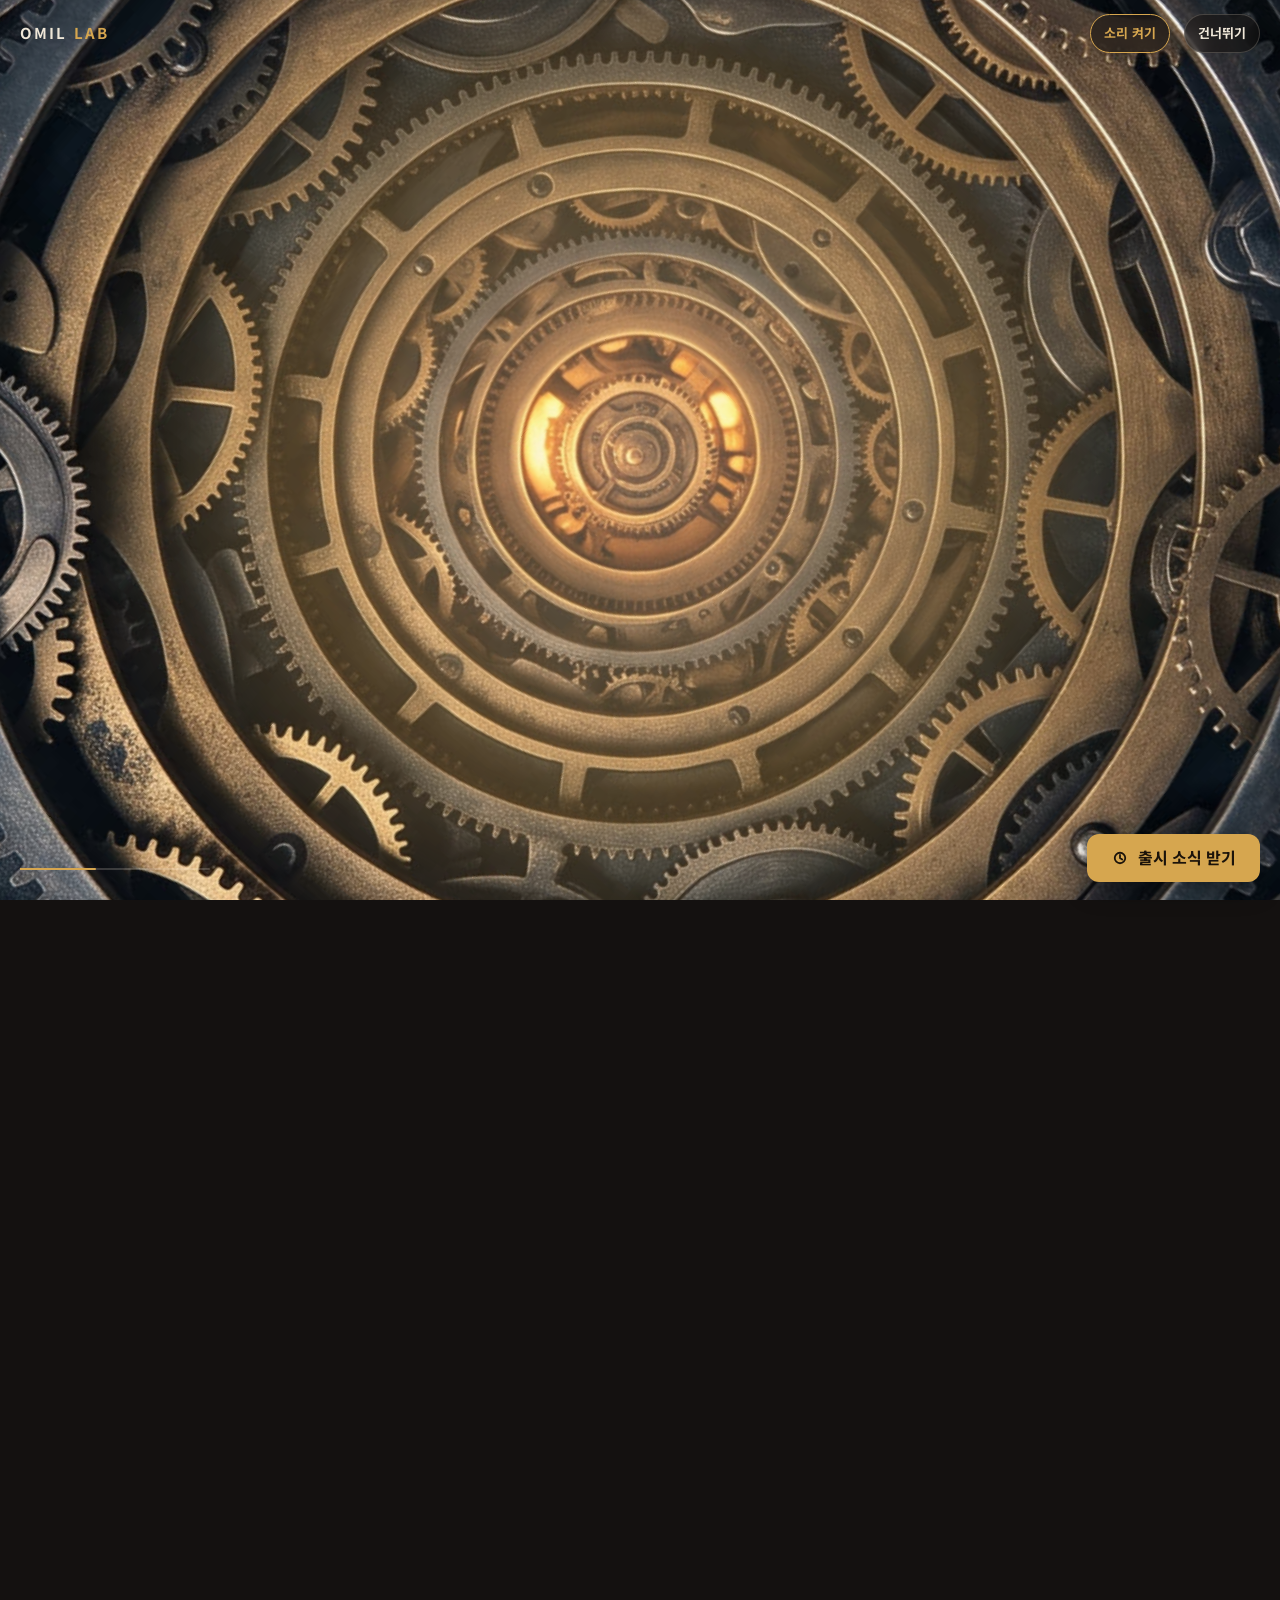
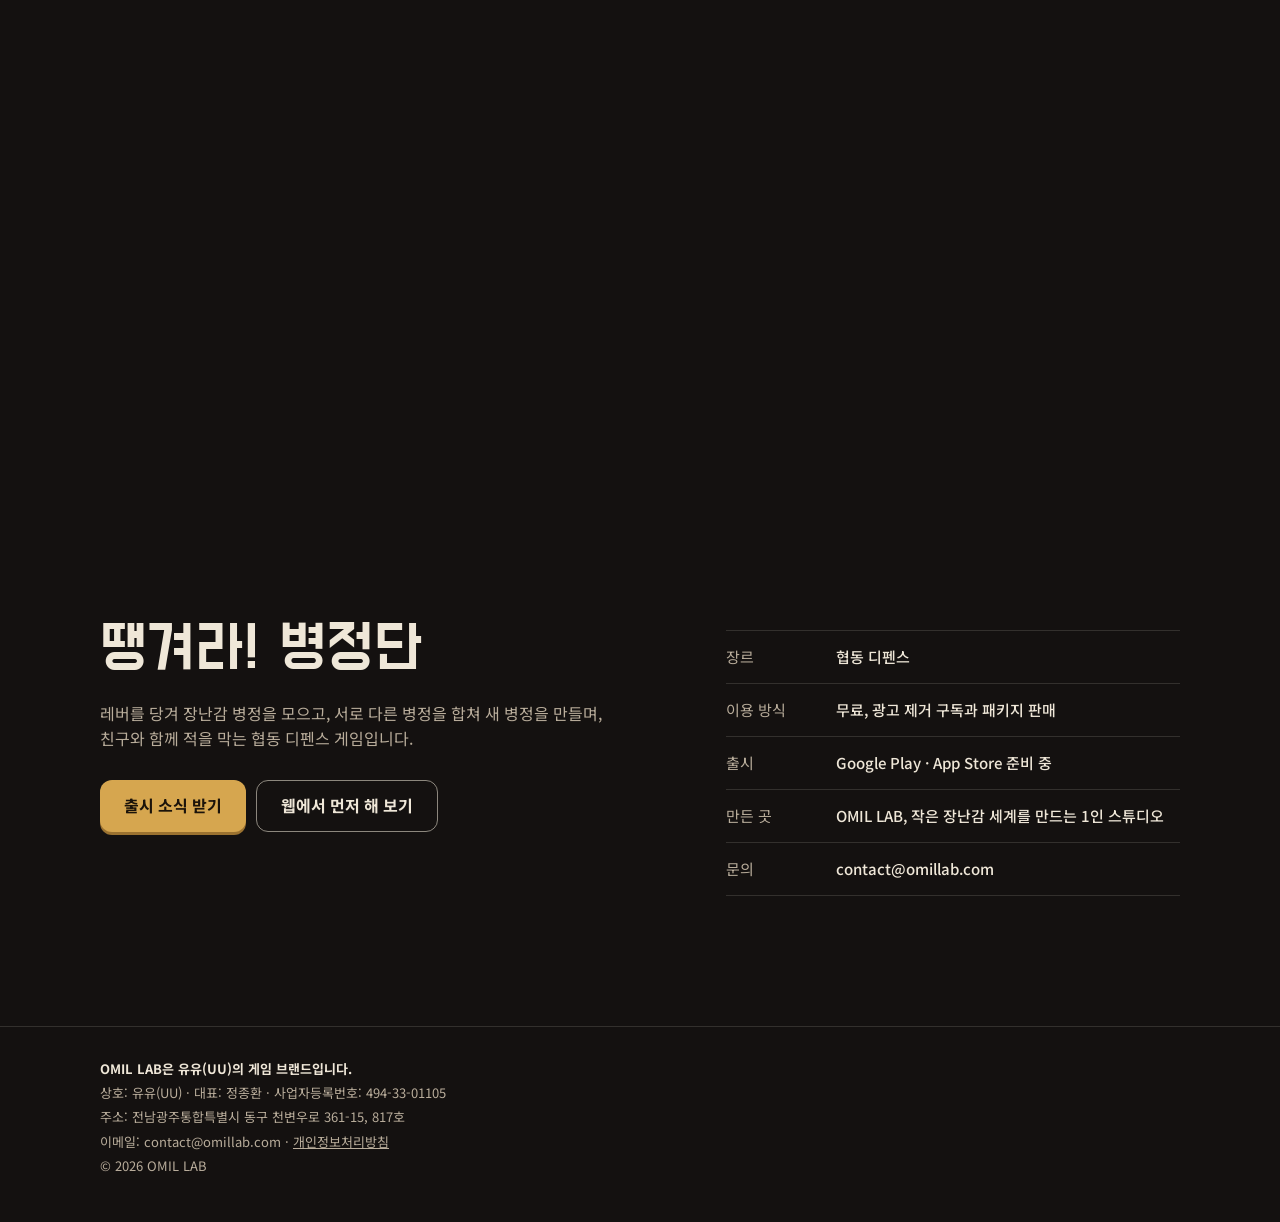
==== commit ec57e16f: "홈페이지 움직임 · 효과음: 합체 충격 강화, 삐약단 대포 벽 위 배치, 병정 공격 · 대포 발사 · 깃발 꽂기 스크롤 연동, ElevenLabs 효과음 Co-Authored-By" ====
--- a/index.html
+++ b/index.html
@@ -37,7 +37,7 @@
 .past #skip{display:none}
 
 /* 무대 */
-#film{position:relative;height:900vh;height:900svh}
+#film{position:relative;height:1300vh;height:1300svh}
 #stage{position:sticky;top:0;height:100vh;height:100svh;overflow:hidden;background:var(--night);isolation:isolate}
 .scene{position:absolute;inset:0;overflow:hidden;visibility:hidden;will-change:opacity,transform}
 .frame{position:absolute;will-change:transform}
@@ -62,14 +62,18 @@
 #merge{background:var(--bone);color:var(--ink);will-change:clip-path}
 .fig{position:absolute;left:50%;top:64%;width:min(62vmin,620px);margin-left:calc(min(62vmin,620px)/-2);margin-top:calc(min(62vmin,620px)/-2);will-change:transform,opacity;filter:drop-shadow(0 22px 18px rgba(60,40,20,.28))}
 .fig img{width:100%}
-#burst{position:absolute;left:50%;top:64%;width:min(80vmin,800px);height:min(80vmin,800px);margin:calc(min(80vmin,800px)/-2) 0 0 calc(min(80vmin,800px)/-2);border-radius:50%;border:2px solid var(--brass-deep);opacity:0;will-change:transform,opacity}
+.burst{position:absolute;left:50%;top:64%;width:min(80vmin,800px);height:min(80vmin,800px);margin:calc(min(80vmin,800px)/-2) 0 0 calc(min(80vmin,800px)/-2);border-radius:50%;border:clamp(6px,1.4vmin,14px) solid var(--brass);opacity:0;will-change:transform,opacity}
+#rays{position:absolute;left:50%;top:64%;width:190vmax;height:190vmax;margin:-95vmax 0 0 -95vmax;border-radius:50%;background:repeating-conic-gradient(rgba(214,166,79,.34) 0 4deg,rgba(214,166,79,0) 4deg 27deg);-webkit-mask-image:radial-gradient(circle,#000 6%,transparent 42%);mask-image:radial-gradient(circle,#000 6%,transparent 42%);opacity:0;will-change:transform,opacity}
+#mFlash{position:absolute;inset:0;background:radial-gradient(circle at 50% 64%,#fff 0%,#fff3d0 30%,#e9b562 70%,#9b7230 100%);opacity:0;z-index:3;pointer-events:none}
+#mFx{position:absolute;inset:0;width:100%;height:100%;z-index:3;pointer-events:none}
+.seq,.fx{position:absolute;inset:0;width:100%;height:100%;pointer-events:none}
+#defFlash{position:absolute;inset:0;z-index:2;background:radial-gradient(circle at 44% 40%,rgba(255,240,200,.95),rgba(255,170,70,.55) 42%,rgba(40,20,10,0) 80%);opacity:0;pointer-events:none}
+.top #snd.nudge{border-color:var(--brass);color:var(--brass);animation:nudge 1.8s ease-in-out infinite}
+@keyframes nudge{50%{box-shadow:0 0 0 5px rgba(214,166,79,.28)}}
 #formula{position:absolute;left:0;right:0;bottom:calc(3.5vh + env(safe-area-inset-bottom,0px));text-align:center;font-weight:700;font-size:clamp(14px,1.7vw,18px);color:#5c4c3a;padding:0 20px}
 #formula b{color:var(--red)}
 
 /* 신화 */
-#mythic{position:absolute;right:5vw;bottom:13%;width:min(58vmin,600px);transform-origin:70% 90%;opacity:0;will-change:transform,opacity;filter:drop-shadow(0 18px 18px rgba(0,0,0,.55))}
-#mythic img{width:100%}
-#muzzle{position:absolute;left:-16%;top:18%;width:46%;aspect-ratio:1;border-radius:50%;background:radial-gradient(circle,#fff6d8 0%,#ffcf6e 34%,rgba(255,160,50,0) 72%);opacity:0;will-change:transform,opacity}
 #tag{position:absolute;right:5vw;bottom:calc(10% + env(safe-area-inset-bottom,0px));font-size:13px;font-weight:700;letter-spacing:.04em;color:var(--brass);opacity:0;text-align:right;width:min(50vmin,540px)}
 
 /* 문구 */
@@ -126,31 +130,32 @@
 .static #stage{position:static;height:auto;overflow:visible;background:none}
 .static .scene{position:relative;inset:auto;height:100vh;height:100svh;visibility:visible}
 .static .cap{visibility:visible;opacity:1;pointer-events:auto}
-.static #tunnel,.static #lever,.static #hint,.static #prog,.static #mythic,.static #tag,.static #flash,.static #burst,.static #trail,.static #open,.static .fig.a,.static .fig.b{display:none}
+.static #tunnel,.static #lever,.static #hint,.static #prog,.static #tag,.static #flash,.static .burst,.static #rays,.static #mFlash,.static #mFx,.static .seq,.static .fx,.static #defFlash,.static #trail,.static #open,.static .fig.a,.static .fig.b{display:none}
 .static .fig.c{transform:none}
 .static .frame{inset:0;width:100%;height:100%}
 .static #capIn{display:none}
 
 @media (orientation:landscape){
   #capMerge{top:8vh}
-  #capMerge h2{font-size:clamp(36px,8vmin,72px)}
+  #capMerge h2,#capDef h2{font-size:clamp(36px,8vmin,72px)}
+  #capDef{top:calc(9vh + env(safe-area-inset-top,0px))}
+  #capDef p{font-size:clamp(14px,1.4vw,18px);margin-top:8px}
 }
 @media (max-width:760px){
   .about{grid-template-columns:minmax(0,1fr)}
   .c-top{top:calc(12vh + env(safe-area-inset-top,0px))}
-  #mythic{right:-2vw;bottom:24%;width:min(66vmin,420px)}
   #tag{bottom:calc(17% + env(safe-area-inset-bottom,0px));right:20px;width:auto}
   #prog{width:22vw}
   .top .chip{padding:7px 11px;font-size:12.5px}
   #hint{bottom:calc(86px + env(safe-area-inset-bottom,0px))}
   #formula{bottom:calc(86px + env(safe-area-inset-bottom,0px))}
-  .fig,#burst{top:60%}
+  .fig,.burst,#rays{top:60%}
 }
 </style>
 
 </head><body><header class="top">
   <a class="brand" href="#top" aria-label="OMIL LAB">OMIL <span>LAB</span></a>
-  <button class="chip" id="snd" type="button" aria-pressed="false">소리 끔</button>
+  <button class="chip nudge" id="snd" type="button" aria-pressed="false">소리 켜기</button>
   <a class="chip" href="#about" id="skip">건너뛰기</a>
 </header>
 
@@ -175,22 +180,25 @@
       </div>
       <!-- 4. 조합 -->
       <div class="scene" id="merge" style="z-index:4">
-        <div id="burst"></div>
+        <div id="rays"></div>
+        <div class="burst"></div><div class="burst"></div><div class="burst"></div>
         <div class="fig a" id="figA"><img src="assets/cut_spear.webp" alt="콕콕창병"></div>
         <div class="fig b" id="figB"><img src="assets/cut_bow.webp" alt="딱활병"></div>
         <div class="fig c" id="figC"><img src="assets/cut_gun.webp" alt="빨대콩총병"></div>
+        <canvas id="mFx" aria-hidden="true"></canvas>
+        <div id="mFlash"></div>
         <p id="formula">콕콕창병 + 딱활병 = <b>빨대콩총병</b></p>
       </div>
       <!-- 5. 전선 -->
       <div class="scene" id="sDef" style="z-index:5">
-        <div class="frame" id="fDef"><picture><source media="(orientation:portrait)" srcset="assets/def_t.jpg"><img src="assets/def_w.jpg" alt="두 병정단이 나무 벽 위에서 나란히 전선을 지킨다" loading="eager"></picture></div>
+        <div class="frame" id="fDef"><picture><source media="(orientation:portrait)" srcset="assets/def_t.jpg"><img src="assets/def_w.jpg" alt="두 병정단과 삐약단의 대포가 나무 벽 위에서 나란히 전선을 지킨다" loading="eager"></picture><canvas class="seq" id="seqDef" aria-hidden="true"></canvas><canvas class="fx" id="defFx" aria-hidden="true"></canvas></div>
         <div class="shade" style="background:linear-gradient(180deg,rgba(6,10,22,.86) 0%,rgba(6,10,22,.25) 40%,rgba(6,10,22,.05) 100%)"></div>
-        <div id="mythic"><div id="muzzle"></div><img src="assets/cut_chick.webp" alt="신화 병정 삐약단의 달걀 대포"></div>
+        <div id="defFlash"></div>
         <div id="tag">신화 · 삐약단</div>
       </div>
       <!-- 6. 깃발 -->
       <div class="scene" id="sEnd" style="z-index:6">
-        <div class="frame" id="fEnd"><picture><source media="(orientation:portrait)" srcset="assets/fin_t.jpg"><img src="assets/fin_w.jpg" alt="나무 요새 위에 깃발을 세우는 병정" loading="eager"></picture></div>
+        <div class="frame" id="fEnd"><picture><source media="(orientation:portrait)" srcset="assets/fin_t.jpg"><img src="assets/fin_w.jpg" alt="나무 요새 위에 깃발을 세우는 병정" loading="eager"></picture><canvas class="seq" id="seqEnd" aria-hidden="true"></canvas><canvas class="fx" id="endFx" aria-hidden="true"></canvas></div>
         <div class="shade" style="background:linear-gradient(100deg,rgba(24,14,6,.82) 0%,rgba(24,14,6,.42) 46%,rgba(24,14,6,0) 72%)"></div>
       </div>
       <div id="flash"></div>
@@ -286,10 +294,13 @@
   // 스크롤 위치 → 진행도
   let target = 0, cur = 0, auto = null;
   const range = () => film.offsetHeight - stage.clientHeight;
-  const readScroll = () => { target = clamp((scrollY - film.offsetTop) / range()); };
-  const chrome = () => { const end = film.offsetTop + range(); $('#prog').style.opacity = scrollY > end ? 0 : 1; $('#dock').classList.toggle('off', target > .895 || scrollY > end); document.documentElement.classList.toggle('past', scrollY > end); };
+  // 스크롤 양 → 필름 진행도. 합체 · 전선 · 깃발에 스크롤을 더 내준다.
+  const KNOTS = [[0, 0], [.3633, .545], [.5633, .745], [.8467, .9], [1, 1]];
+  const warp = (v, a, b) => { for (let i = 1; i < KNOTS.length; i++) if (v <= KNOTS[i][a]) { const s = KNOTS[i - 1], e = KNOTS[i]; return s[b] + (e[b] - s[b]) * (v - s[a]) / (e[a] - s[a]); } return 1; };
+  const readScroll = () => { target = warp(clamp((scrollY - film.offsetTop) / range()), 0, 1); };
+  const chrome = () => { const end = film.offsetTop + range(); $('#prog').style.opacity = scrollY > end ? 0 : 1; $('#dock').classList.toggle('off', target > .95 || scrollY > end); document.documentElement.classList.toggle('past', scrollY > end); };
   addEventListener('scroll', () => { readScroll(); chrome(); }, { passive: true });
-  const scrollToP = (p) => scrollTo(0, film.offsetTop + p * range());
+  const scrollToP = (p) => scrollTo(0, film.offsetTop + warp(p, 1, 0) * range());
 
   // 레버: 끌면 스크롤을 움직인다. 눌렀다 놓으면 끝까지 당겨진다.
   const LEVER_END = 0.12;
@@ -303,22 +314,48 @@
   addEventListener('wheel', () => { auto = null; }, { passive: true });
   addEventListener('touchmove', () => { if (!drag) auto = null; }, { passive: true });
 
-  // 소리: 합성음만 쓴다. 기본은 끔.
+  // 전선 장면의 타격 시점과 위치. 영상에서 동작이 나오는 때에 맞췄고, 좌표는 그림 기준 비율이다.
+  const SHOT = {
+    w: { fire: .858, mx: .4, my: .47,
+      cues: [[.7555, 'drum'], [.758, 'sword'], [.7615, 'felt'], [.81, 'shield'], [.8135, 'felt'], [.821, 'shield'], [.825, 'bow'], [.8295, 'felt'], [.832, 'wand'], [.858, 'cannon'], [.866, 'scatter']],
+      fx: [{ k: 'ring', x: .2, y: .49, at: .7555 }, { k: 'slash', x: .29, y: .44, at: .758 }, { k: 'puff', x: .37, y: .82, at: .7615, d: .016 }, { k: 'spark', x: .77, y: .47, at: .81 }, { k: 'puff', x: .63, y: .8, at: .8135, d: .016 }, { k: 'spark', x: .77, y: .47, at: .821 }, { k: 'arrow', x: .6, y: .45, tx: .52, ty: .84, at: .825, d: .006 }, { k: 'puff', x: .52, y: .84, at: .8295, d: .016 }, { k: 'spark', x: .82, y: .44, at: .832 }] },
+    t: { fire: .858, mx: .41, my: .48,
+      cues: [[.7625, 'sword'], [.766, 'felt'], [.787, 'bow'], [.792, 'felt'], [.806, 'wand'], [.81, 'felt'], [.825, 'drum'], [.829, 'felt'], [.858, 'cannon'], [.866, 'scatter']],
+      fx: [{ k: 'slash', x: .1, y: .49, at: .7625 }, { k: 'puff', x: .2, y: .76, at: .766, d: .016 }, { k: 'arrow', x: .25, y: .5, tx: .5, ty: .74, at: .787, d: .006 }, { k: 'puff', x: .5, y: .74, at: .792, d: .016 }, { k: 'spark', x: .67, y: .49, at: .806 }, { k: 'puff', x: .75, y: .74, at: .81, d: .016 }, { k: 'ring', x: .87, y: .52, at: .825 }, { k: 'puff', x: .85, y: .74, at: .829, d: .016 }] },
+  };
+  const PLANT_AT = .965, PLANT = { w: { x: .765, y: .47 }, t: { x: .517, y: .69 } };
+
+  // 소리: ElevenLabs로 만든 효과음. 기본은 끔이고, 켤 때 처음 받는다.
   const audio = (() => {
-    let ctx = null, on = false, last = 0;
-    const blip = (f, d, type, g) => { if (!on || !ctx) return; const o = ctx.createOscillator(), a = ctx.createGain(), t = ctx.currentTime; o.type = type; o.frequency.setValueAtTime(f, t); o.frequency.exponentialRampToValueAtTime(Math.max(40, f * .55), t + d); a.gain.setValueAtTime(g, t); a.gain.exponentialRampToValueAtTime(.0001, t + d); o.connect(a).connect(ctx.destination); o.start(t); o.stop(t + d + .02); };
+    const GAIN = { lever: .32, box: .6, whoosh: .5, rumble: .28, charge: .5, impact: .9, crack: .6, sword: .45, bow: .42, drum: .42, shield: .42, wand: .3, felt: .38, cannon: .62, scatter: .42, flag: .7 };
+    let ctx = null, on = false, master = null; const buf = {}, lastAt = {};
+    const load = (n) => fetch(`assets/sfx/${n}.mp3`).then((r) => r.arrayBuffer()).then((a) => new Promise((ok, no) => ctx.decodeAudioData(a, ok, no))).then((b) => { buf[n] = b; }).catch(() => {});
     return {
       wake() { if (on && ctx && ctx.state === 'suspended') ctx.resume(); },
-      toggle() { on = !on; if (on && !ctx) { const AC = window.AudioContext || window.webkitAudioContext; if (AC) ctx = new AC(); else on = false; } if (ctx && ctx.state === 'suspended') ctx.resume(); return on; },
-      tick() { const n = performance.now(); if (n - last < 45) return; last = n; blip(1500, .03, 'square', .035); },
-      clunk() { blip(170, .16, 'triangle', .22); blip(620, .05, 'square', .05); },
-      chime() { blip(880, .35, 'sine', .09); setTimeout(() => blip(1320, .4, 'sine', .07), 70); },
-      boom() { blip(95, .4, 'triangle', .3); blip(240, .12, 'sawtooth', .05); },
+      toggle() {
+        on = !on;
+        if (on && !ctx) {
+          const AC = window.AudioContext || window.webkitAudioContext;
+          if (AC) { ctx = new AC(); master = ctx.createDynamicsCompressor(); master.threshold.value = -8; master.ratio.value = 6; master.connect(ctx.destination); Object.keys(GAIN).forEach(load); } else on = false;
+        }
+        if (ctx && ctx.state === 'suspended') ctx.resume();
+        return on;
+      },
+      play(n) {
+        if (!on || !ctx || !buf[n]) return;
+        const t = performance.now(); if (t - (lastAt[n] || 0) < 90) return; lastAt[n] = t;
+        const s = ctx.createBufferSource(), g = ctx.createGain(); s.buffer = buf[n]; g.gain.value = GAIN[n]; s.connect(g).connect(master); s.start();
+      },
+      tick() { this.play('lever'); },
     };
   })();
   const sndBtn = $('#snd');
-  sndBtn.addEventListener('click', () => { const on = audio.toggle(); sndBtn.textContent = on ? '소리 켬' : '소리 끔'; sndBtn.setAttribute('aria-pressed', on); if (on) audio.tick(); });
-  document.querySelectorAll('[data-tick],.chip').forEach((el) => { el.addEventListener('pointerenter', () => audio.tick()); });
+  sndBtn.addEventListener('click', () => { const on = audio.toggle(); sndBtn.textContent = on ? '소리 켬' : '소리 켜기'; sndBtn.setAttribute('aria-pressed', on); sndBtn.classList.remove('nudge'); });
+
+  // 스크롤이 앞으로 지나갈 때 한 번씩 울리는 소리. 숫자는 필름 진행도.
+  const CUES = [[.135, 'box'], [.2, 'rumble'], [.225, 'whoosh'], [.6, 'charge'], [.652, 'impact'], [.652, 'crack'], [.668, 'scatter'], [PLANT_AT, 'flag']];
+  let cueP = 0;
+  function runCues(p) { if (p > cueP) for (const [at, n] of [...CUES, ...SHOT[matchMedia('(orientation:portrait)').matches ? 't' : 'w'].cues]) if (cueP < at && at <= p) audio.play(n); cueP = p; }
 
   // 커서 궤적: 황동 가루. 마우스가 있는 환경에서만.
   const trail = $('#trail'), tc = trail.getContext('2d'), fine = matchMedia('(pointer:fine)').matches;
@@ -338,11 +375,42 @@
   let mx = 0, my = 0, smx = 0, smy = 0;
   if (fine) addEventListener('pointermove', (e) => { mx = e.clientX / innerWidth - .5; my = e.clientY / innerHeight - .5; }, { passive: true });
 
-  const el = { sBox: $('#sBox'), open: $('#open'), lever: $('#lever'), tunnel: $('#tunnel'), rings: [...document.querySelectorAll('.ring')], flash: $('#flash'), sReg: $('#sReg'), fReg: $('#fReg'), merge: $('#merge'), figA: $('#figA'), figB: $('#figB'), figC: $('#figC'), burst: $('#burst'), formula: $('#formula'), sDef: $('#sDef'), fDef: $('#fDef'), mythic: $('#mythic'), muzzle: $('#muzzle'), tag: $('#tag'), sEnd: $('#sEnd'), fEnd: $('#fEnd'), hint: $('#hint'), prog: $('#prog i'), dock: $('#dock'), capEnd: $('#capEnd'), tw: [...document.querySelectorAll('#capTunnel span')] };
+  const el = { sBox: $('#sBox'), open: $('#open'), lever: $('#lever'), tunnel: $('#tunnel'), rings: [...document.querySelectorAll('.ring')], flash: $('#flash'), sReg: $('#sReg'), fReg: $('#fReg'), merge: $('#merge'), figA: $('#figA'), figB: $('#figB'), figC: $('#figC'), bursts: [...document.querySelectorAll('.burst')], rays: $('#rays'), mFlash: $('#mFlash'), mFx: $('#mFx'), formula: $('#formula'), sDef: $('#sDef'), fDef: $('#fDef'), defFx: $('#defFx'), defFlash: $('#defFlash'), tag: $('#tag'), sEnd: $('#sEnd'), fEnd: $('#fEnd'), endFx: $('#endFx'), hint: $('#hint'), prog: $('#prog i'), dock: $('#dock'), capEnd: $('#capEnd'), tw: [...document.querySelectorAll('#capTunnel span')] };
   // 문구: [나타남 시작, 다 나타남, 사라짐 시작, 다 사라짐]
-  const caps = [['#capIn', -1, -.5, .085, .125], ['#capTunnel', .235, .265, .335, .385], ['#capReg', .435, .465, .525, .55], ['#capMerge', .585, .61, .695, .715], ['#capDef', .745, .77, .855, .875], ['#capEnd', .9, .935, 2, 3]].map(([s, a, b, c, d]) => ({ n: $(s), a, b, c, d }));
-
-  let lastAngle = 0, opened = false, merged = false, fired = false, lastP = -1;
+  const caps = [['#capIn', -1, -.5, .085, .125], ['#capTunnel', .235, .265, .335, .385], ['#capReg', .435, .465, .525, .55], ['#capMerge', .585, .61, .695, .715], ['#capDef', .745, .77, .856, .874], ['#capEnd', .968, .985, 2, 3]].map(([s, a, b, c, d]) => ({ n: $(s), a, b, c, d }));
+
+  // 움직이는 장면: 영상에서 뽑은 그림을 스크롤로 넘긴다. 받은 그림끼리 겹쳐 그려 프레임 사이를 잇는다.
+  const portraitNow = () => matchMedia('(orientation:portrait)').matches;
+  function makeSeq(canvas, name, count) {
+    const c = canvas.getContext('2d'); let imgs = [], ori = null, drawn = -1;
+    const start = () => {
+      const o = portraitNow() ? 't' : 'w'; if (o === ori) return; ori = o; drawn = -1;
+      imgs = Array.from({ length: count }, () => null);
+      let next = 0; const pump = () => { if (next >= count) return; const i = next++, im = new Image(); im.decoding = 'async'; im.onload = () => { imgs[i] = im; drawn = -1; pump(); }; im.onerror = pump; im.src = `assets/seq/${name}_${o}/${String(i + 1).padStart(3, '0')}.webp`; };
+      for (let k = 0; k < 6; k++) pump();
+    };
+    return {
+      start,
+      draw(f) {
+        const v = clamp(f, 0, 1) * (count - 1), i = Math.floor(v), key = Math.round(v * 8);
+        if (key === drawn || !imgs.length) return;
+        let a = i; while (a >= 0 && !imgs[a]) a--; if (a < 0) return;
+        const im = imgs[a]; if (canvas.width !== im.naturalWidth) { canvas.width = im.naturalWidth; canvas.height = im.naturalHeight; }
+        c.globalAlpha = 1; c.drawImage(im, 0, 0, canvas.width, canvas.height);
+        const n = imgs[i + 1]; if (a === i && n && v > i) { c.globalAlpha = v - i; c.drawImage(n, 0, 0, canvas.width, canvas.height); c.globalAlpha = 1; }
+        drawn = key;
+      },
+    };
+  }
+  const seqDef = makeSeq($('#seqDef'), 'def', 90), seqEnd = makeSeq($('#seqEnd'), 'end', 45);
+  const fitFx = (cv) => { const w = cv.clientWidth, h = cv.clientHeight, d = Math.min(devicePixelRatio || 1, 1.5); if (cv.width !== Math.round(w * d)) { cv.width = Math.round(w * d); cv.height = Math.round(h * d); } const g = cv.getContext('2d'); g.setTransform(d, 0, 0, d, 0, 0); g.clearRect(0, 0, w, h); return { g, w, h }; };
+  // 값이 진행도로만 정해지게 난수를 미리 뽑아 둔다. 그래야 앞뒤로 스크롤해도 같은 그림이 나온다.
+  let seed = 7; const rnd = () => (seed = (seed * 16807) % 2147483647) / 2147483647;
+  const CHIPS = Array.from({ length: 110 }, () => ({ a: rnd() * 6.283, v: .25 + rnd() * .95, s: 3 + rnd() * 11, r: rnd() * 12, c: ['#d6a64f', '#9b7230', '#8a5a33', '#c98f4e', '#6b4526'][Math.floor(rnd() * 5)], ar: .16 + rnd() * .3 }));
+  const PUFFS = Array.from({ length: 16 }, () => ({ a: rnd() * 6.283, v: .2 + rnd() * .8, s: .5 + rnd() * .9, g: 150 + Math.floor(rnd() * 60) }));
+  const DUST = Array.from({ length: 34 }, () => ({ a: -Math.PI * rnd(), v: .3 + rnd() * .7, s: 1 + rnd() * 3 }));
+
+  let lastAngle = 0, lastP = -1;
   function render(p) {
     // 1. 상자와 레버
     const pull = inOut(seg(p, .012, LEVER_END));
@@ -352,7 +420,6 @@
     document.documentElement.classList.toggle('pulled', pull > .98);
     const openT = inOut(seg(p, LEVER_END - .012, .15));
     el.open.style.opacity = openT;
-    if (openT > .05 && !opened) { opened = true; audio.clunk(); } if (openT < .01) opened = false;
     const dive = easeIn(seg(p, .155, .285));
     const wide = innerWidth > innerHeight; const heroK = wide ? 1 - seg(p, .13, .24) : 0; const hx = heroK * innerWidth * .07; const hy = heroK * innerHeight * .05;
     fBox.style.transform = `translate(${hx - smx * 12}px,${hy - smy * 8}px) scale(${1.02 + heroK * .15 + seg(p, 0, .15) * .05 + dive * 9})`;
@@ -386,43 +453,86 @@
     vis(el.merge, p > .545 && p < .745);
     if (p > .545 && p < .745) {
       el.merge.style.clipPath = `circle(${rev * 130}vmax at 50% 64%)`;
-      const m = inOut(seg(p, .6, .652));
-      const off = Math.min(innerWidth * .34, innerHeight * .34) * (1 - m);
-      el.figA.style.transform = `translateX(${-off - 6}px) scale(${.88 + m * .04}) rotate(${(1 - m) * -5}deg)`;
-      el.figB.style.transform = `translateX(${off + 6}px) scale(${.88 + m * .04}) rotate(${(1 - m) * 5}deg)`;
-      const after = seg(p, .652, .668);
-      el.figA.style.opacity = el.figB.style.opacity = 1 - after;
-      const pop = seg(p, .652, .682);
-      el.figC.style.opacity = after;
-      el.figC.style.transform = `scale(${.55 + back(pop) * .6})`;
-      const br = seg(p, .65, .69);
-      el.burst.style.opacity = (1 - br) * (br > 0 ? .9 : 0);
-      el.burst.style.transform = `scale(${.2 + br * 1.2})`;
-      el.formula.style.opacity = seg(p, .665, .69);
-      if (pop > .05 && !merged) { merged = true; audio.chime(); } if (pop < .01) merged = false;
+      // 뒤로 물러나 떨다가, 가속해 부딪힌다.
+      const HIT = .652, hit = p >= HIT;
+      const wind = inOut(seg(p, .6, .628)), dash = easeIn(seg(p, .628, HIT));
+      const reach = Math.min(innerWidth * .34, innerHeight * .34);
+      const off = reach * (1 + wind * .16) * (1 - dash);
+      const trem = Math.sin(p * 2600) * wind * (1 - dash) * 5;
+      const lean = (wind * 9 - dash * 22);
+      el.figA.style.transform = `translate(${-off - 6 + trem}px,${-trem * .4}px) scale(${.88 - wind * .03 + dash * .1},${.88 + wind * .03 - dash * .05}) rotate(${-lean}deg)`;
+      el.figB.style.transform = `translate(${off + 6 - trem}px,${trem * .4}px) scale(${.88 - wind * .03 + dash * .1},${.88 + wind * .03 - dash * .05}) rotate(${lean}deg)`;
+      el.figA.style.opacity = el.figB.style.opacity = hit ? 0 : 1;
+
+      // 충돌: 섬광 → 충격파 세 겹 → 빛살 → 파편, 새 병정은 찌그러졌다 튀어 오른다.
+      const t = seg(p, HIT, .735), pop = seg(p, HIT, .69), decay = Math.exp(-t * 7);
+      el.figC.style.opacity = hit ? 1 : 0;
+      const wob = hit ? Math.cos(pop * 15) * Math.exp(-pop * 4.2) : 0;
+      el.figC.style.transform = `translateY(${(1 - easeOut(pop)) * 6}%) scale(${(.55 + back(pop) * .45) * (1 + wob * .3)},${(.55 + back(pop) * .45) * (1 - wob * .3)})`;
+      el.mFlash.style.opacity = hit ? Math.pow(1 - seg(p, HIT, .676), 2) : 0;
+      el.bursts.forEach((b, i) => { const k = seg(p, HIT + i * .006, HIT + .05 + i * .012); b.style.opacity = k > 0 && k < 1 ? (1 - k) * .95 : 0; b.style.transform = `scale(${.12 + easeOut(k) * (1.5 + i * .45)})`; });
+      el.rays.style.opacity = hit ? (1 - seg(p, HIT + .012, .722)) * .95 : 0;
+      el.rays.style.transform = `rotate(${t * 70}deg) scale(${.5 + easeOut(t) * .8})`;
+      const quake = hit ? decay : 0;
+      el.merge.style.transform = `translate(${Math.sin(p * 1900) * quake * Math.min(22, innerWidth * .04)}px,${Math.cos(p * 2300) * quake * 15}px) scale(${1 + quake * .12})`;
+      const { g, w, h } = fitFx(el.mFx);
+      if (hit && t < 1) {
+        const cx = w / 2, cy = h * (innerWidth <= 760 ? .6 : .64), R = Math.max(w, h) * .8;
+        for (const c of CHIPS) {
+          const e = easeOut(t), x = cx + Math.cos(c.a) * c.v * R * e, y = cy + Math.sin(c.a) * c.v * R * e + t * t * R * .5;
+          g.save(); g.translate(x, y); g.rotate(c.r + t * 14); g.globalAlpha = 1 - t * t; g.fillStyle = c.c; g.fillRect(-c.s / 2, -c.s * c.ar / 2, c.s, c.s * c.ar); g.restore();
+        }
+      }
+      el.formula.style.opacity = seg(p, .68, .7);
     }
 
-    // 5. 전선: 아래에서 올라오고, 끝에 신화가 한 발 쏜다.
+    // 5. 전선: 왼쪽 부대, 오른쪽 부대 차례로 공격하고 대포가 끝을 낸다.
     const up = inOut(seg(p, .715, .75));
     vis(el.sDef, p > .715 && p < .925);
+    if (p > .6 && p < .925) seqDef.start();
     if (p > .715 && p < .925) {
-      const shot = seg(p, .842, .856), rec = (1 - seg(p, .856, .88));
-      const shake = shot > 0 && rec > 0 ? Math.sin(p * 900) * rec * 7 : 0;
+      const part = (a, b, from, to) => from + seg(p, a, b) * (to - from);
+      const f = p < .795 ? part(.75, .795, 0, 1 / 3) : p < .84 ? part(.795, .84, 1 / 3, 2 / 3) : part(.84, .885, 2 / 3, 1);
+      seqDef.draw(f);
+      const S = SHOT[portraitNow() ? 't' : 'w'];
+      const k = seg(p, S.fire, S.fire + .03), blast = p >= S.fire ? Math.exp(-k * 5) : 0;
+      const shake = blast * Math.sin(p * 2400) * 16;
       el.sDef.style.transform = `translateY(${(1 - up) * 100}%)`;
-      el.fDef.style.transform = `translate(${-smx * 16 + shake}px,${innerHeight * .1 - smy * 10 + shake * .5}px) scale(${1.2 - inOut(seg(p, .72, .9)) * .14})`;
-      const rise = back(seg(p, .795, .83));
-      el.mythic.style.opacity = seg(p, .795, .81);
-      el.mythic.style.transform = `translateY(${(1 - rise) * 60}%) rotate(${shot > 0 ? rec * 3 : 0}deg) translateX(${shot > 0 ? rec * 18 : 0}px)`;
-      el.tag.style.opacity = seg(p, .815, .835);
-      el.muzzle.style.opacity = shot > 0 ? rec * rec : 0;
-      el.muzzle.style.transform = `scale(${.5 + shot * 1.4})`;
-      if (shot > .2 && !fired) { fired = true; audio.boom(); } if (shot < .01) fired = false;
+      const wide2 = innerWidth > innerHeight;
+      el.fDef.style.transform = `translate(${-smx * 10 + shake}px,${(wide2 ? innerHeight * .06 : 0) - smy * 6 + shake * .6}px) scale(${(wide2 ? 1.12 : 1) + blast * .035})`;
+      el.tag.style.opacity = seg(p, .8, .82) * (1 - seg(p, .875, .89));
+      el.defFlash.style.opacity = blast * .75;
+      const { g, w, h } = fitFx(el.defFx);
+      for (const a of S.fx) {
+        const q = seg(p, a.at, a.at + (a.d || .012)); if (q <= 0 || q >= 1) continue;
+        const x = a.x * w, y = a.y * h, u = Math.min(w, h);
+        g.save(); g.globalAlpha = 1 - q; g.lineCap = 'round';
+        if (a.k === 'slash') { g.strokeStyle = '#fff3d0'; g.lineWidth = u * .012 * (1 - q) + 1; g.beginPath(); g.arc(x, y, u * .07, -2.6 + q * 1.2, -1.2 + q * 2.4); g.stroke(); }
+        if (a.k === 'ring') { g.strokeStyle = '#ffe3a6'; g.lineWidth = u * .006 * (1 - q) + 1; g.beginPath(); g.ellipse(x, y, u * .08 * q + 4, u * .05 * q + 3, 0, 0, 6.3); g.stroke(); }
+        if (a.k === 'arrow') { const X = x + (a.tx * w - x) * q, Y = y + (a.ty * h - y) * q, sc = 1 + q * 3; g.globalAlpha = 1; g.strokeStyle = '#e9c98a'; g.lineWidth = 1.5 * sc; g.beginPath(); g.moveTo(X - (a.tx * w - x) * .05, Y - (a.ty * h - y) * .05); g.lineTo(X, Y); g.stroke(); }
+        if (a.k === 'spark') { g.fillStyle = '#ffd97a'; for (let i = 0; i < 7; i++) { const an = i * .9, r = u * .07 * easeOut(q); g.beginPath(); g.arc(x + Math.cos(an) * r, y + Math.sin(an) * r, u * .004 * (1 - q) + .6, 0, 6.3); g.fill(); } }
+        if (a.k === 'puff') { for (let i = 0; i < 9; i++) { const an = i * .7 + a.x * 9, r = u * .09 * easeOut(q); g.fillStyle = ['#d6a64f', '#a93a2c', '#6f8a4e', '#7a6aa8'][i % 4]; g.beginPath(); g.arc(x + Math.cos(an) * r, y + Math.sin(an) * r + q * q * u * .05, u * .005 * (1 - q) + 1, 0, 6.3); g.fill(); } }
+        g.restore();
+      }
+      // 발사 연기
+      const sm = seg(p, S.fire + .002, S.fire + .05);
+      if (sm > 0 && sm < 1) { const mx = S.mx * w, my = S.my * h, u = Math.min(w, h); for (const c of PUFFS) { const r = u * c.v * .22 * easeOut(sm); g.globalAlpha = (1 - sm) * .34; g.fillStyle = `rgb(${c.g},${c.g - 6},${c.g - 14})`; g.beginPath(); g.arc(mx + Math.cos(c.a) * r, my + Math.sin(c.a) * r * .7 - sm * u * .06, u * c.s * .07 * (.4 + sm), 0, 6.3); g.fill(); } g.globalAlpha = 1; }
     }
 
-    // 6. 깃발
-    const fin = inOut(seg(p, .875, .925));
-    vis(el.sEnd, p > .875);
-    if (p > .875) { el.sEnd.style.opacity = fin; el.fEnd.style.transform = `translate(${-smx * 10}px,${-smy * 6}px) scale(${1.1 - seg(p, .875, 1) * .1})`; }
+    // 6. 깃발: 스크롤하면 병정이 깃대를 내려 꽂는다.
+    const fin = inOut(seg(p, .885, .925));
+    vis(el.sEnd, p > .885);
+    if (p > .75) seqEnd.start();
+    if (p > .885) {
+      el.sEnd.style.opacity = fin;
+      seqEnd.draw(seg(p, .915, .985));
+      const P = PLANT[portraitNow() ? 't' : 'w'];
+      const q = seg(p, PLANT_AT, PLANT_AT + .022), jolt = p >= PLANT_AT ? Math.exp(-q * 6) : 0;
+      el.fEnd.style.transform = `translate(${-smx * 8 + Math.sin(p * 2600) * jolt * 9}px,${-smy * 5 + jolt * 8}px)`;
+      const { g, w, h } = fitFx(el.endFx);
+      if (q > 0 && q < 1) { const x = P.x * w, y = P.y * h, u = Math.min(w, h); g.fillStyle = '#e8cfa0'; for (const d of DUST) { const r = u * d.v * .13 * easeOut(q); g.globalAlpha = (1 - q) * .85; g.beginPath(); g.arc(x + Math.cos(d.a) * r, y + Math.sin(d.a) * r * .7 + q * q * u * .03, d.s, 0, 6.3); g.fill(); } g.globalAlpha = 1; }
+    }
+    runCues(p);
 
     // 문구
     for (const c of caps) {
@@ -430,7 +540,7 @@
       c.n.style.opacity = o; vis(c.n, o > .001);
       c.n.style.transform = `translateY(${(1 - seg(p, c.a, c.b)) * 26 - seg(p, c.c, c.d) * 22}px)` + (c.n.id === 'capTunnel' ? ' translateY(-50%)' : '');
     }
-    el.capEnd.classList.toggle('live', p > .92);
+    el.capEnd.classList.toggle('live', p > .975);
     document.documentElement.classList.toggle('on-light', p > .57 && p < .735);
     el.prog.style.transform = `scaleX(${p})`;
       }
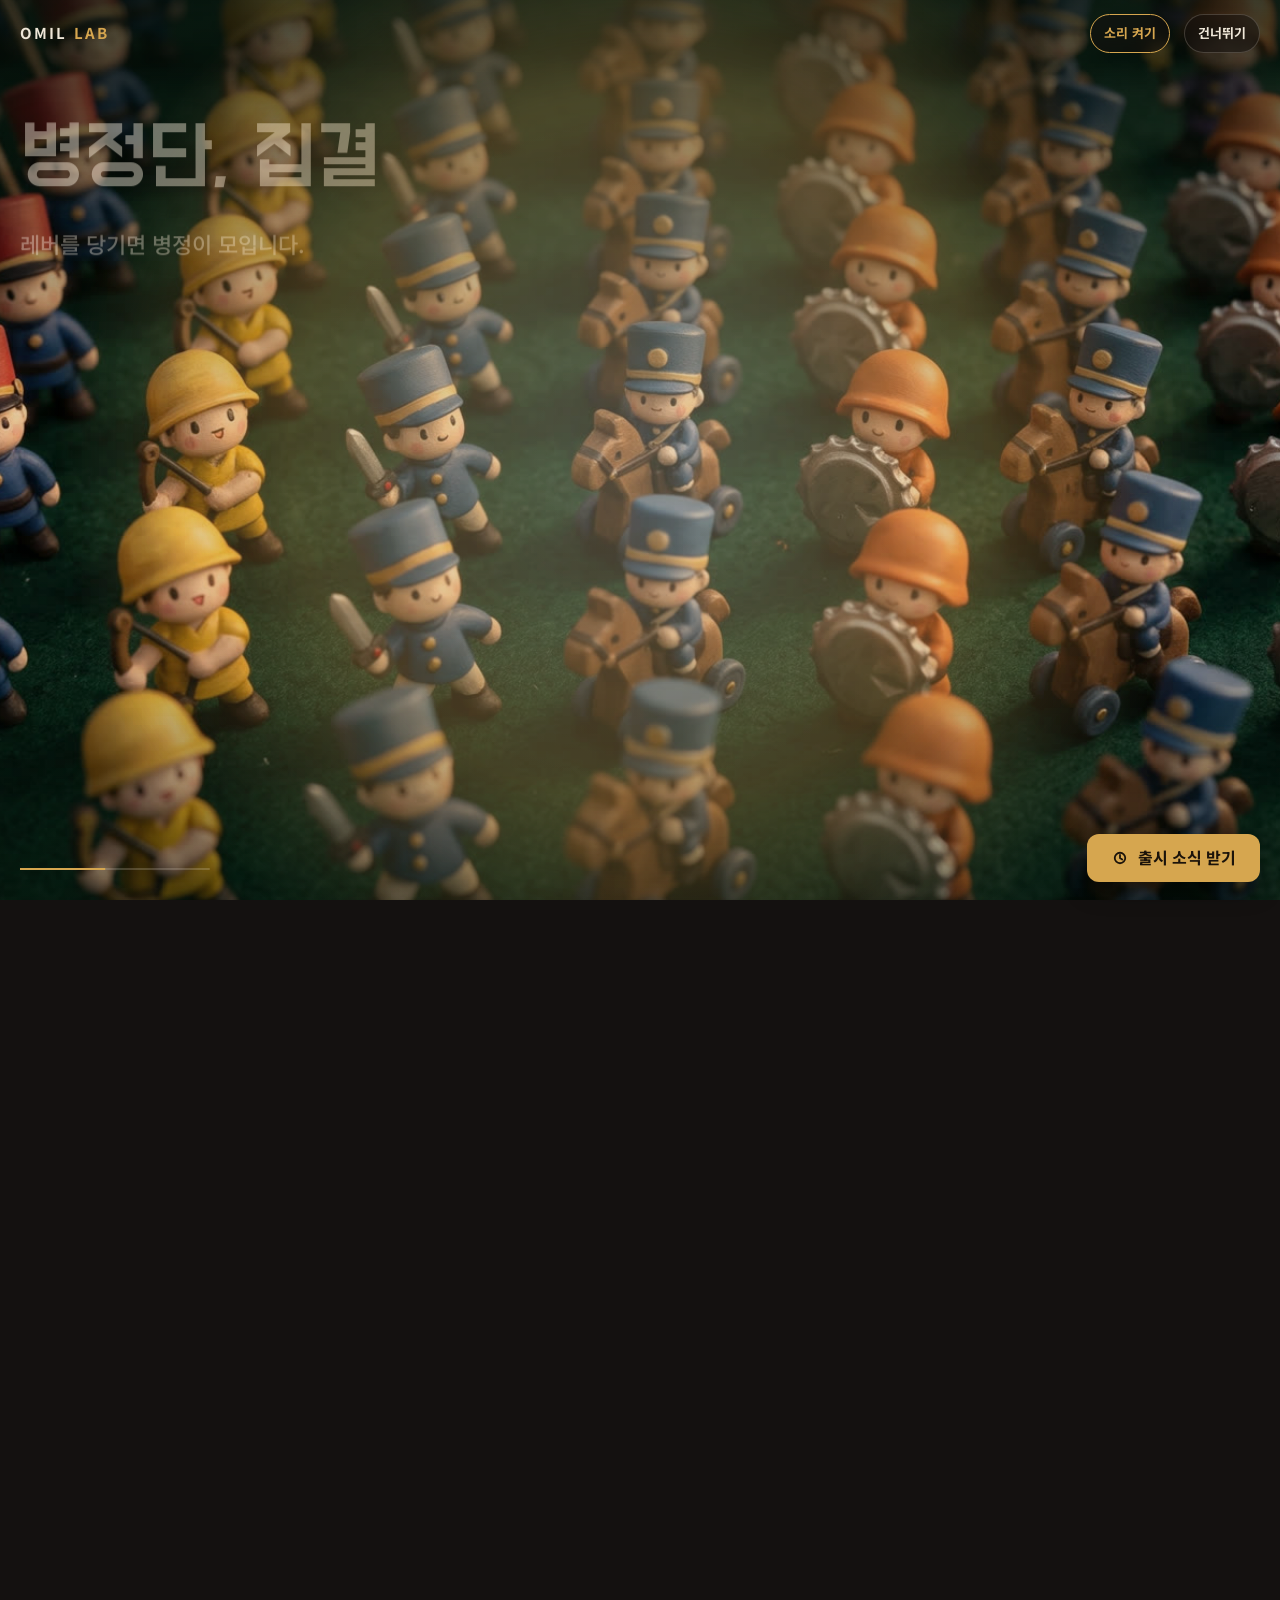
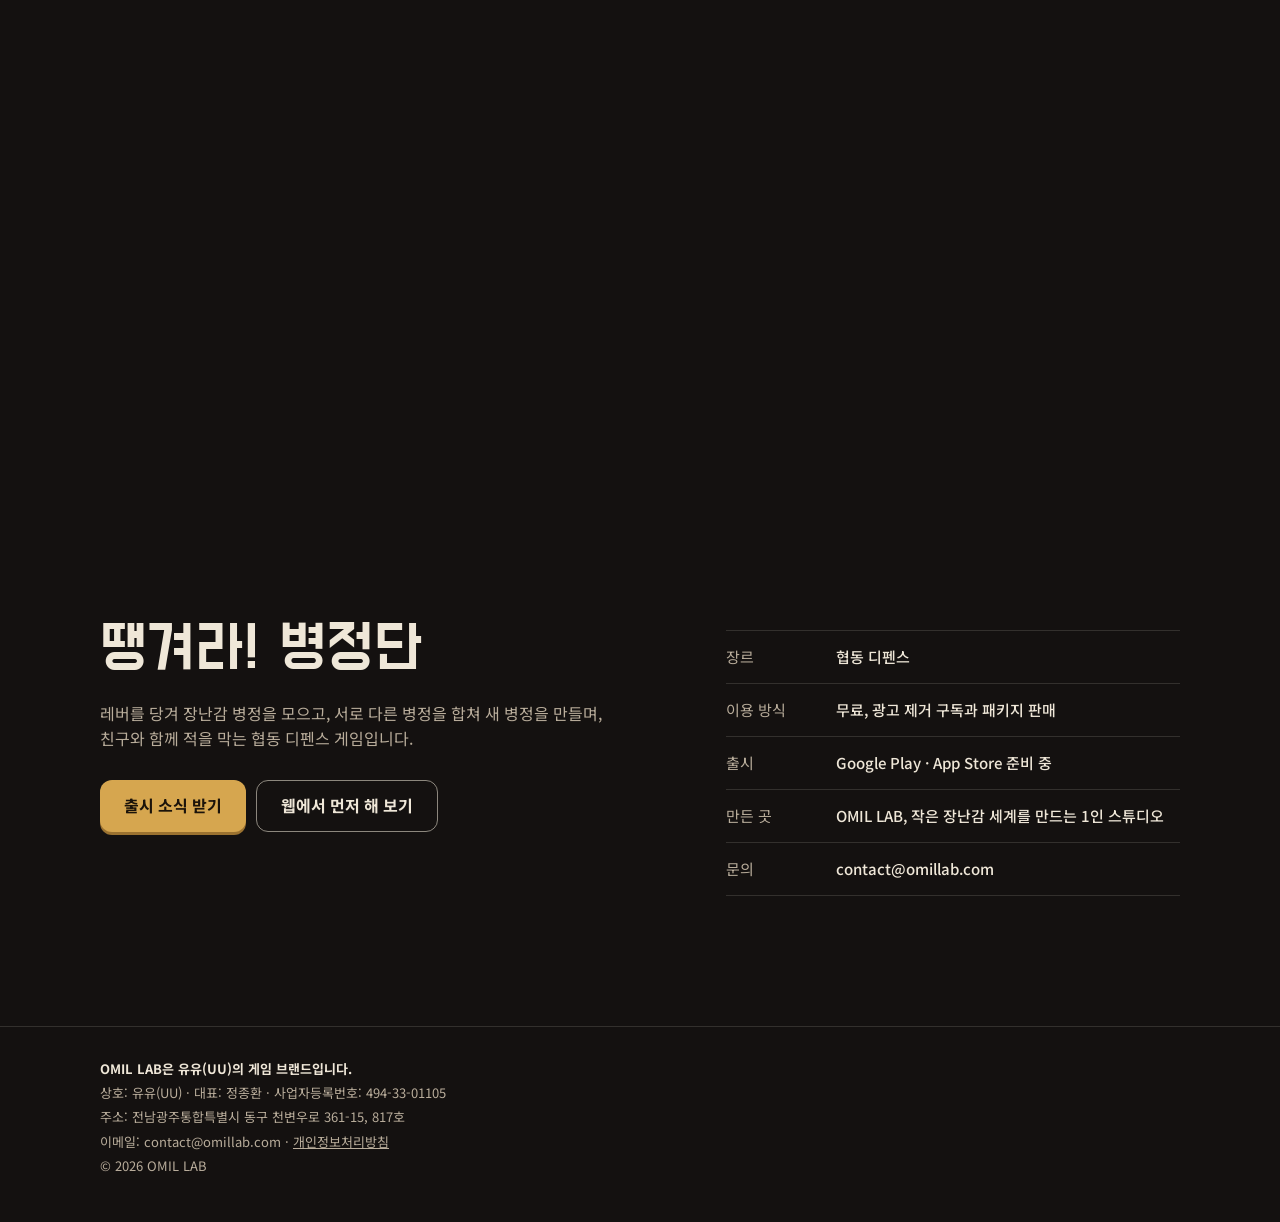
==== commit 2679f9eb: "홈페이지에 구글 애널리틱스(GA4) 태그 추가: index · privacy 두 쪽의 head에 측정 ID G-L4LXTBB3N2 Co-Authored-By: Claude Fabl" ====
--- a/index.html
+++ b/index.html
@@ -153,6 +153,9 @@
 }
 </style>
 
+<!-- Google tag (gtag.js) -->
+<script async src="https://www.googletagmanager.com/gtag/js?id=G-L4LXTBB3N2"></script>
+<script>window.dataLayer=window.dataLayer||[];function gtag(){dataLayer.push(arguments);}gtag('js',new Date());gtag('config','G-L4LXTBB3N2');</script>
 </head><body><header class="top">
   <a class="brand" href="#top" aria-label="OMIL LAB">OMIL <span>LAB</span></a>
   <button class="chip nudge" id="snd" type="button" aria-pressed="false">소리 켜기</button>
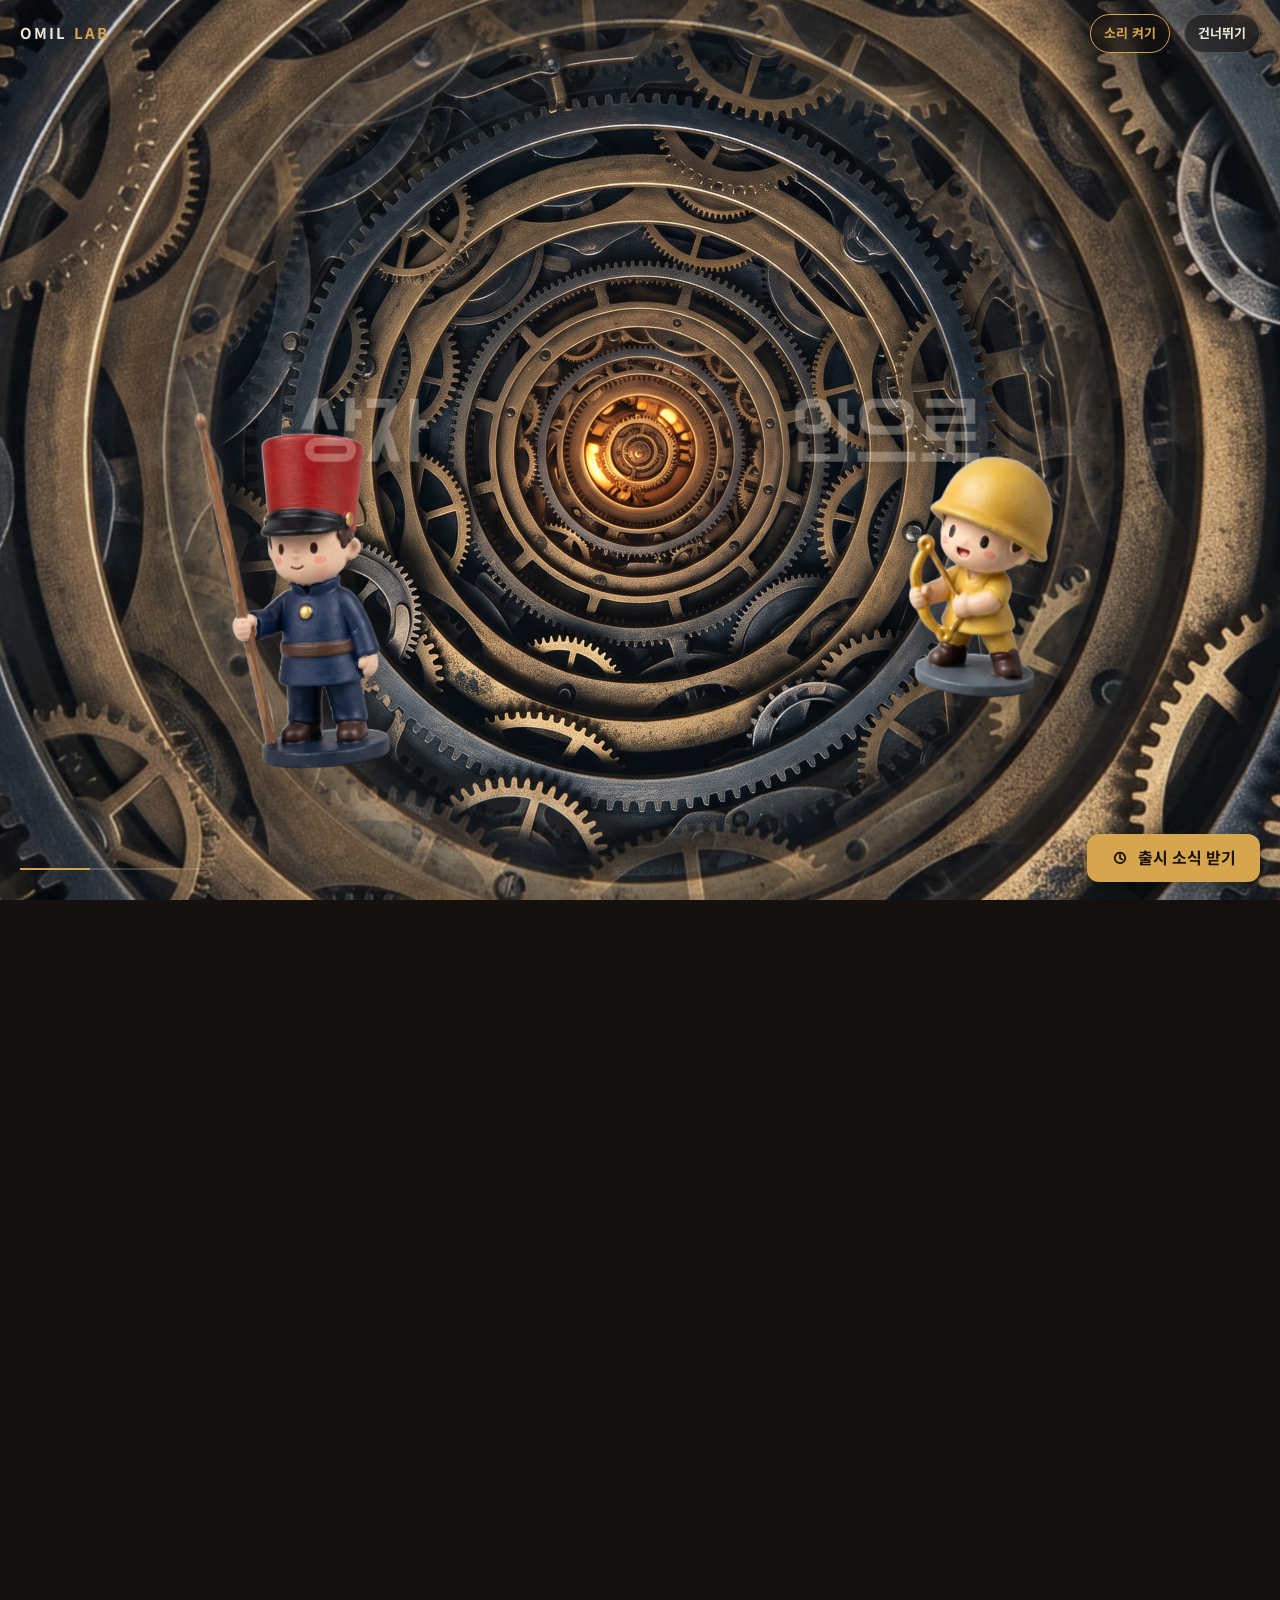
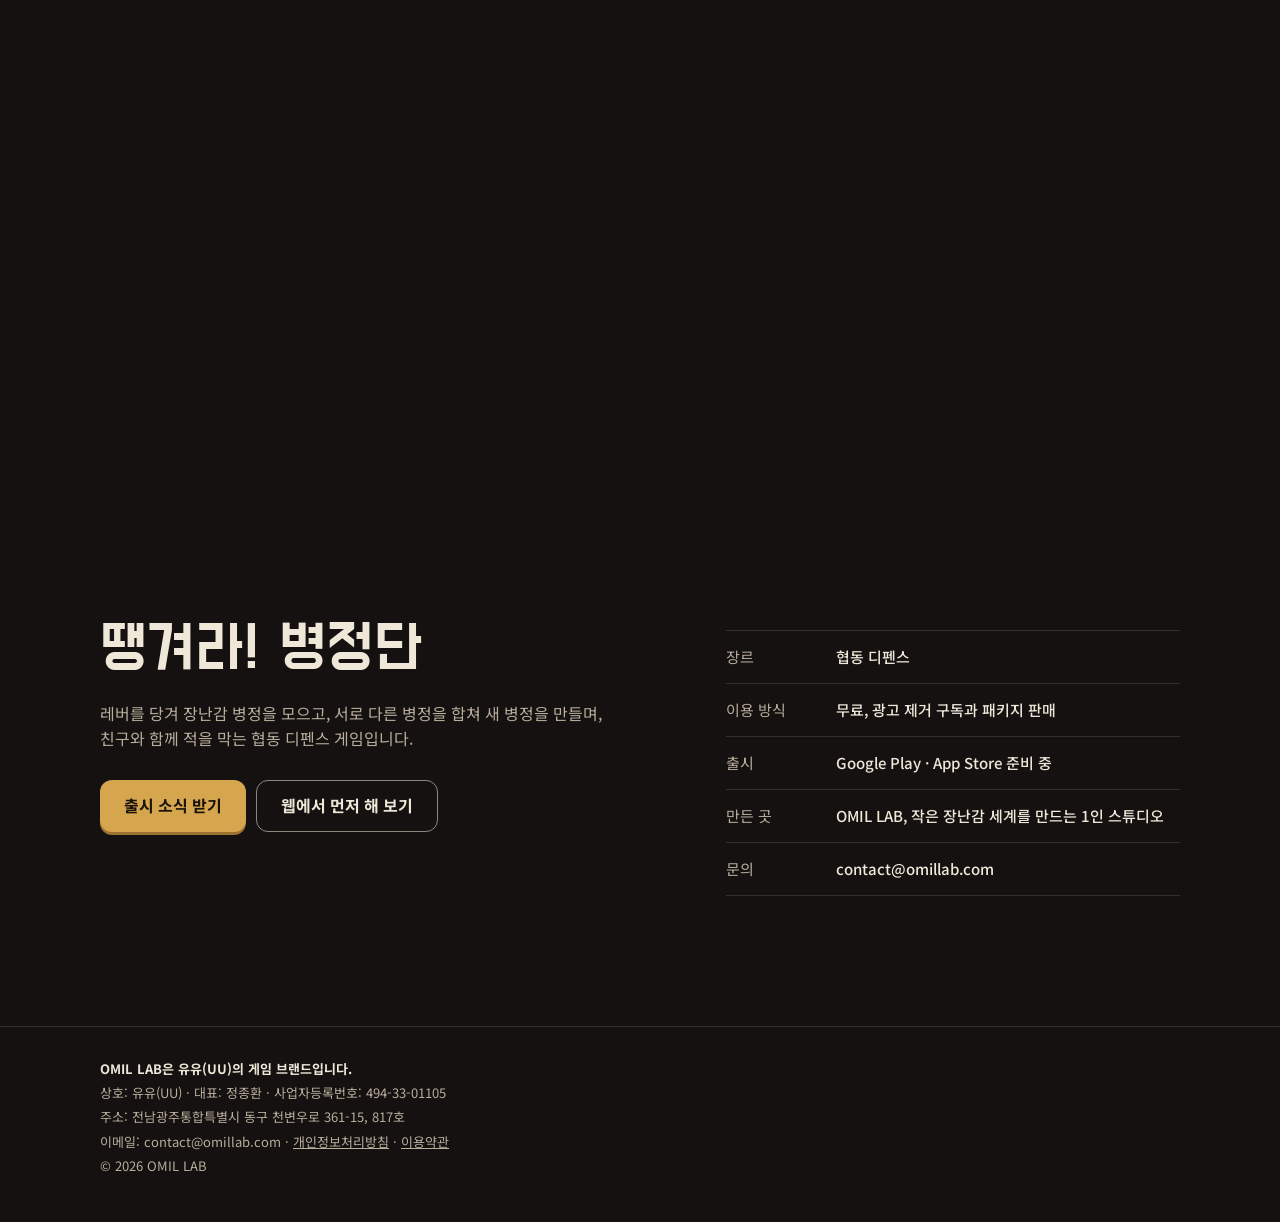
==== commit fa69d71d: "이용약관 추가: terms.html, 홈 아래쪽에 링크 (시행일 2026-11-12) Co-Authored-By: Claude Fable 5.2 <noreply@anthropic." ====
--- a/index.html
+++ b/index.html
@@ -254,7 +254,7 @@
     <strong>OMIL LAB은 유유(UU)의 게임 브랜드입니다.</strong><br>
     상호: 유유(UU) · 대표: 정종환 · 사업자등록번호: 494-33-01105<br>
     주소: 전남광주통합특별시 동구 천변우로 361-15, 817호<br>
-    이메일: contact@omillab.com · <a href="privacy.html">개인정보처리방침</a><br>
+    이메일: contact@omillab.com · <a href="privacy.html">개인정보처리방침</a> · <a href="terms.html">이용약관</a><br>
     © 2026 OMIL LAB
   </div>
 </footer>
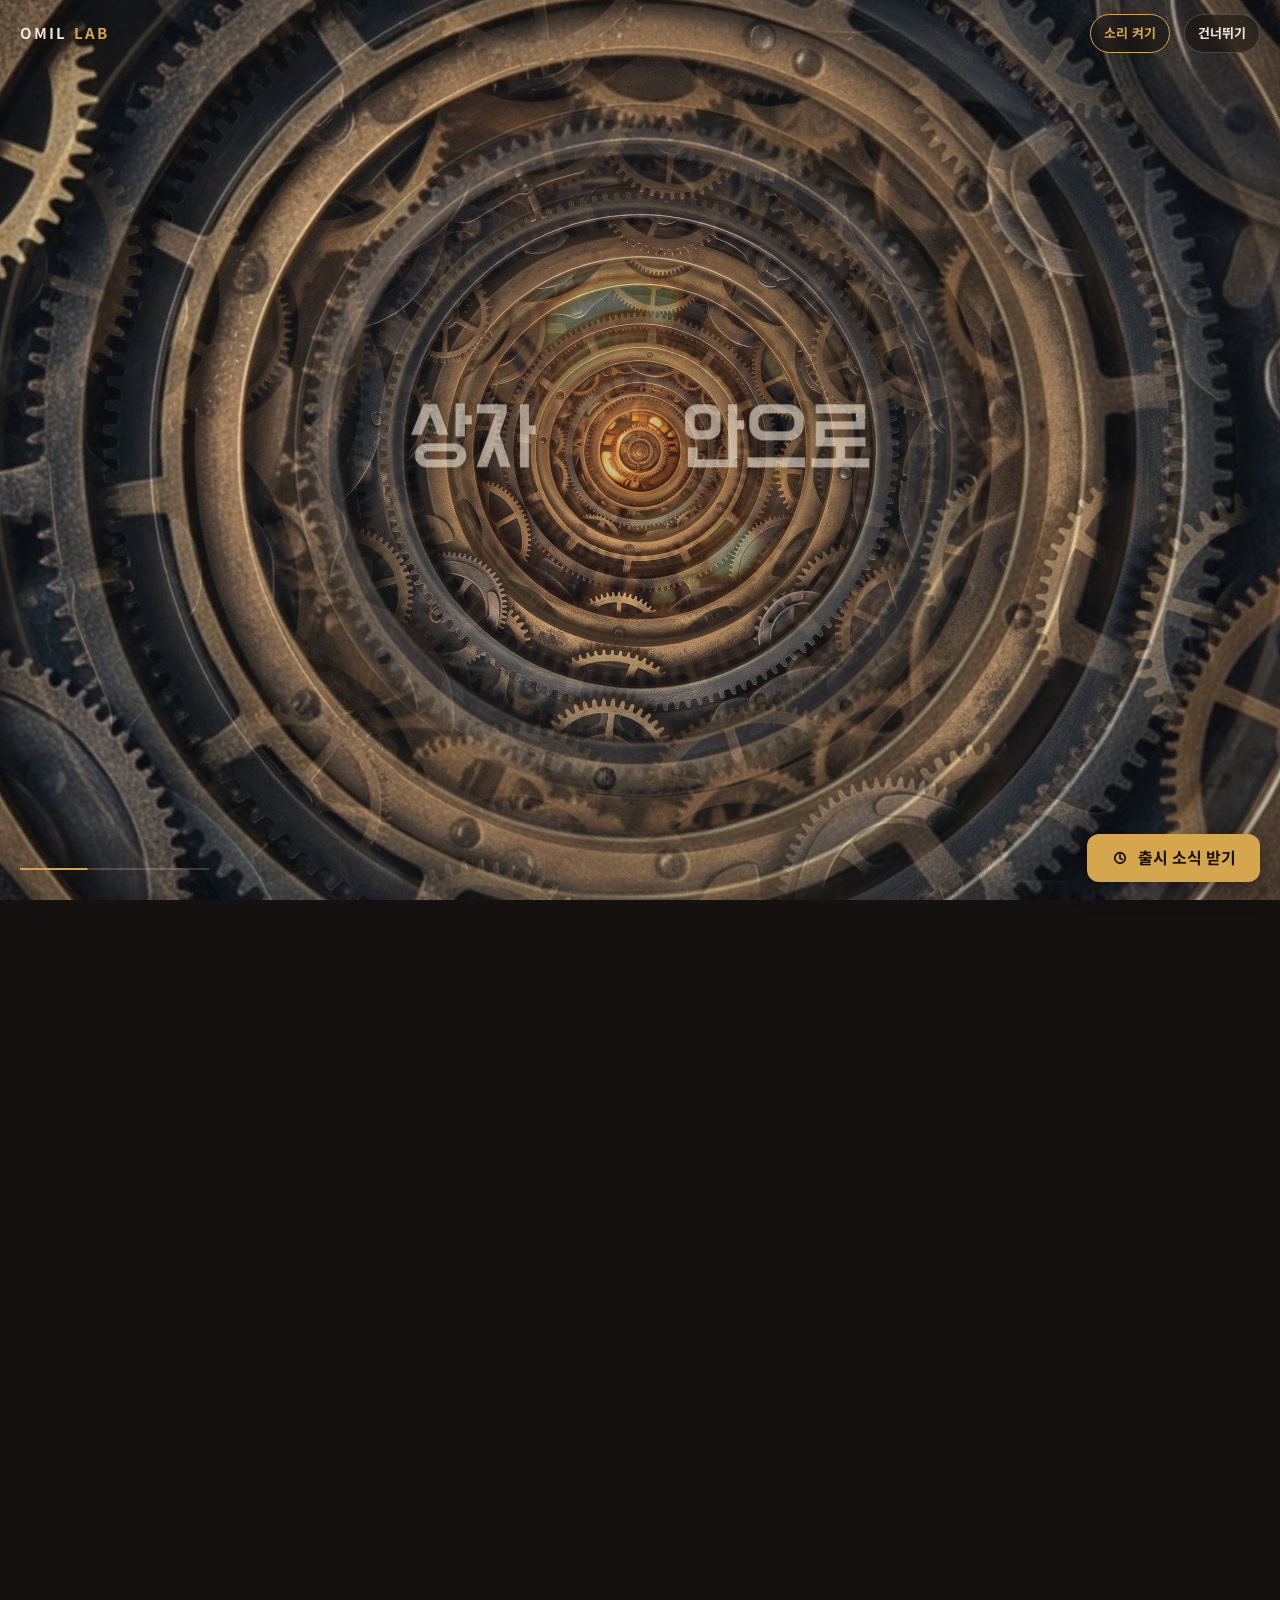
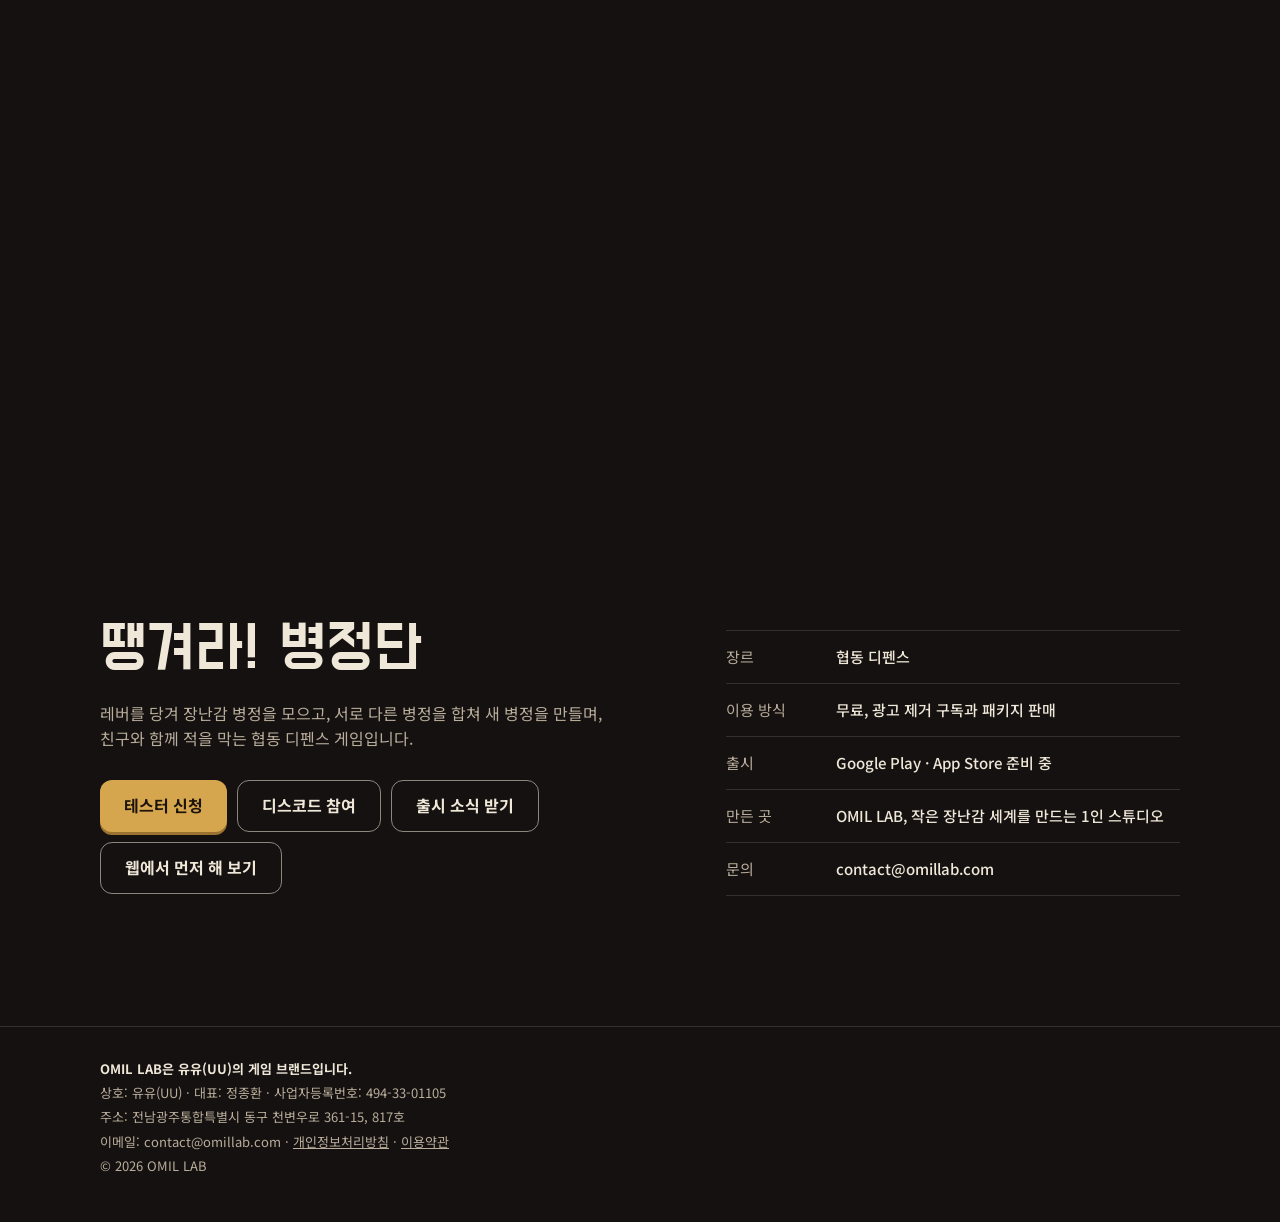
==== commit f3ab2c6d: "홈페이지에 테스터 신청(메일) · 디스코드 참여 단추 추가, 개인정보처리방침에 테스터 신청 항목 (시행일 2026-11-12) Co-Authored-By: Claude Fable " ====
--- a/index.html
+++ b/index.html
@@ -219,10 +219,12 @@
         <h2>출정을<br>준비할 시간</h2>
         <p>Google Play · App Store 출시 준비 중입니다.</p>
         <div class="row">
-          <a class="cta main" href="mailto:contact@omillab.com?subject=%EB%95%A1%EA%B2%A8%EB%9D%BC!%20%EB%B3%91%EC%A0%95%EB%8B%A8%20%EC%B6%9C%EC%8B%9C%20%EC%86%8C%EC%8B%9D%20%EC%8B%A0%EC%B2%AD" data-tick>출시 소식 받기</a>
+          <a class="cta main" href="mailto:contact@omillab.com?subject=%EB%95%A1%EA%B2%A8%EB%9D%BC%21%20%EB%B3%91%EC%A0%95%EB%8B%A8%20%ED%85%8C%EC%8A%A4%ED%84%B0%20%EC%8B%A0%EC%B2%AD&amp;body=%ED%85%8C%EC%8A%A4%ED%8A%B8%20%EC%B4%88%EB%8C%80%EC%9A%A9%20%EC%9D%B4%EB%A9%94%EC%9D%BC%28%EC%95%88%EB%93%9C%EB%A1%9C%EC%9D%B4%EB%93%9C%EB%8A%94%20Google%20Play%EC%97%90%20%EC%93%B0%EB%8A%94%20%EA%B5%AC%EA%B8%80%20%EA%B3%84%EC%A0%95%2C%20%EC%95%84%EC%9D%B4%ED%8F%B0%EC%9D%80%20Apple%20ID%29%3A%20%0A%ED%9C%B4%EB%8C%80%ED%8F%B0%28%EC%95%88%EB%93%9C%EB%A1%9C%EC%9D%B4%EB%93%9C%20/%20%EC%95%84%EC%9D%B4%ED%8F%B0%29%3A%20%0A%EA%B0%90%EC%82%AC%ED%95%A9%EB%8B%88%EB%8B%A4." data-tick data-ev="tester_apply">테스터 신청</a>
+          <a class="cta ghost" href="https://discord.gg/8qP2jhCAzu" target="_blank" rel="noopener" data-tick data-ev="discord_join">디스코드 참여</a>
+          <a class="cta ghost" href="mailto:contact@omillab.com?subject=%EB%95%A1%EA%B2%A8%EB%9D%BC!%20%EB%B3%91%EC%A0%95%EB%8B%A8%20%EC%B6%9C%EC%8B%9C%20%EC%86%8C%EC%8B%9D%20%EC%8B%A0%EC%B2%AD" data-tick>출시 소식 받기</a>
           <a class="cta ghost" href="https://zzangjonghwan.github.io/ttaenggyeora-web/" target="_blank" rel="noopener" data-tick>웹에서 먼저 해 보기</a>
         </div>
-        <p class="note">버튼을 누르면 메일이 열립니다. 보내 주시면 출시 때 알려 드릴게요.</p>
+        <p class="note">테스터 신청·출시 소식 받기는 메일이 열려요. 보내 주시면 테스트에 초대하고 출시 때 알려 드릴게요.</p>
       </div>
       <div id="hint">레버를 아래로 당기거나, 스크롤하세요</div>
     </div>
@@ -234,7 +236,9 @@
         <h2>땡겨라! 병정단</h2>
         <p>레버를 당겨 장난감 병정을 모으고, 서로 다른 병정을 합쳐 새 병정을 만들며, 친구와 함께 적을 막는 협동 디펜스 게임입니다.</p>
         <div class="row">
-          <a class="cta main" href="mailto:contact@omillab.com?subject=%EB%95%A1%EA%B2%A8%EB%9D%BC!%20%EB%B3%91%EC%A0%95%EB%8B%A8%20%EC%B6%9C%EC%8B%9C%20%EC%86%8C%EC%8B%9D%20%EC%8B%A0%EC%B2%AD" data-tick>출시 소식 받기</a>
+          <a class="cta main" href="mailto:contact@omillab.com?subject=%EB%95%A1%EA%B2%A8%EB%9D%BC%21%20%EB%B3%91%EC%A0%95%EB%8B%A8%20%ED%85%8C%EC%8A%A4%ED%84%B0%20%EC%8B%A0%EC%B2%AD&amp;body=%ED%85%8C%EC%8A%A4%ED%8A%B8%20%EC%B4%88%EB%8C%80%EC%9A%A9%20%EC%9D%B4%EB%A9%94%EC%9D%BC%28%EC%95%88%EB%93%9C%EB%A1%9C%EC%9D%B4%EB%93%9C%EB%8A%94%20Google%20Play%EC%97%90%20%EC%93%B0%EB%8A%94%20%EA%B5%AC%EA%B8%80%20%EA%B3%84%EC%A0%95%2C%20%EC%95%84%EC%9D%B4%ED%8F%B0%EC%9D%80%20Apple%20ID%29%3A%20%0A%ED%9C%B4%EB%8C%80%ED%8F%B0%28%EC%95%88%EB%93%9C%EB%A1%9C%EC%9D%B4%EB%93%9C%20/%20%EC%95%84%EC%9D%B4%ED%8F%B0%29%3A%20%0A%EA%B0%90%EC%82%AC%ED%95%A9%EB%8B%88%EB%8B%A4." data-tick data-ev="tester_apply">테스터 신청</a>
+          <a class="cta ghost" href="https://discord.gg/8qP2jhCAzu" target="_blank" rel="noopener" data-tick data-ev="discord_join">디스코드 참여</a>
+          <a class="cta ghost" href="mailto:contact@omillab.com?subject=%EB%95%A1%EA%B2%A8%EB%9D%BC!%20%EB%B3%91%EC%A0%95%EB%8B%A8%20%EC%B6%9C%EC%8B%9C%20%EC%86%8C%EC%8B%9D%20%EC%8B%A0%EC%B2%AD" data-tick>출시 소식 받기</a>
           <a class="cta ghost" href="https://zzangjonghwan.github.io/ttaenggyeora-web/" target="_blank" rel="noopener" data-tick>웹에서 먼저 해 보기</a>
         </div>
       </div>
@@ -563,4 +567,5 @@
   readScroll(); chrome(); cur = target; render(cur); requestAnimationFrame(loop);
 })();
 </script>
+<script>document.querySelectorAll('[data-ev]').forEach(function(a){a.addEventListener('click',function(){if(window.gtag)gtag('event',a.dataset.ev);});});</script>
 </body></html>
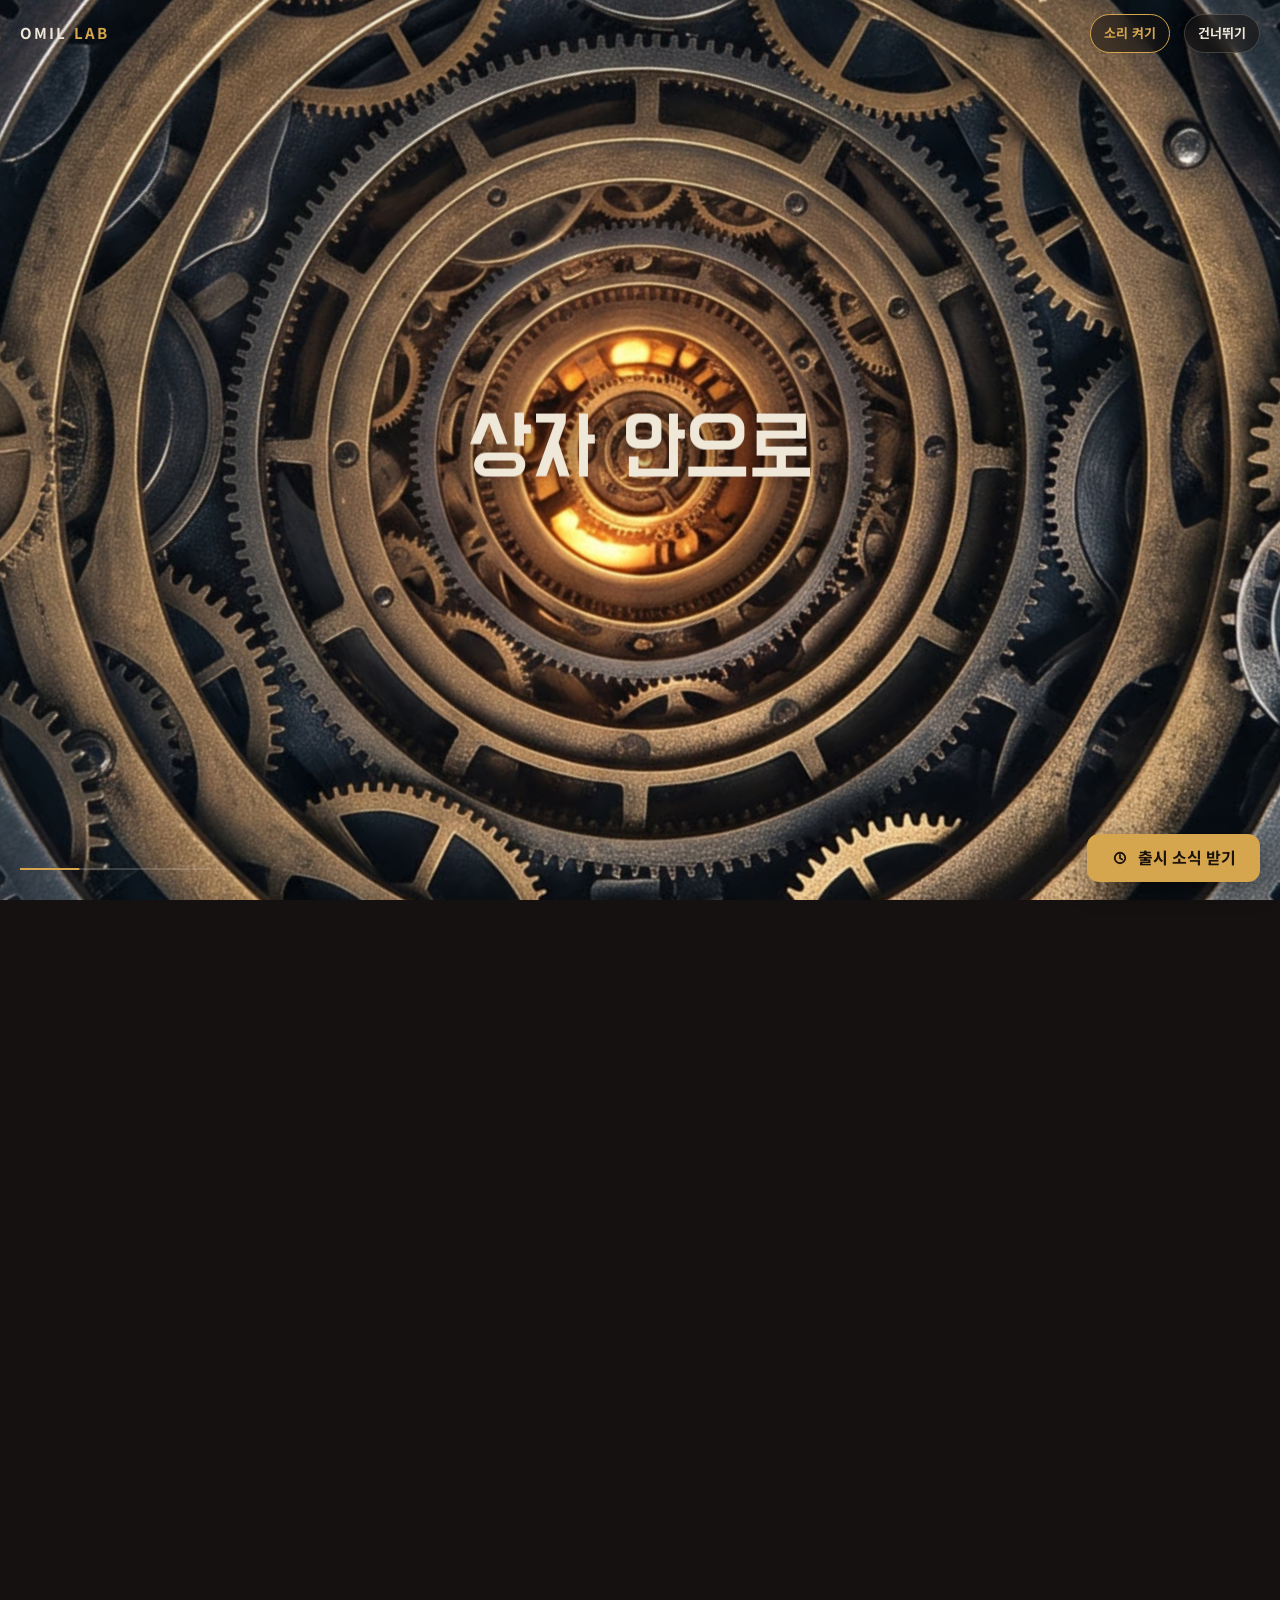
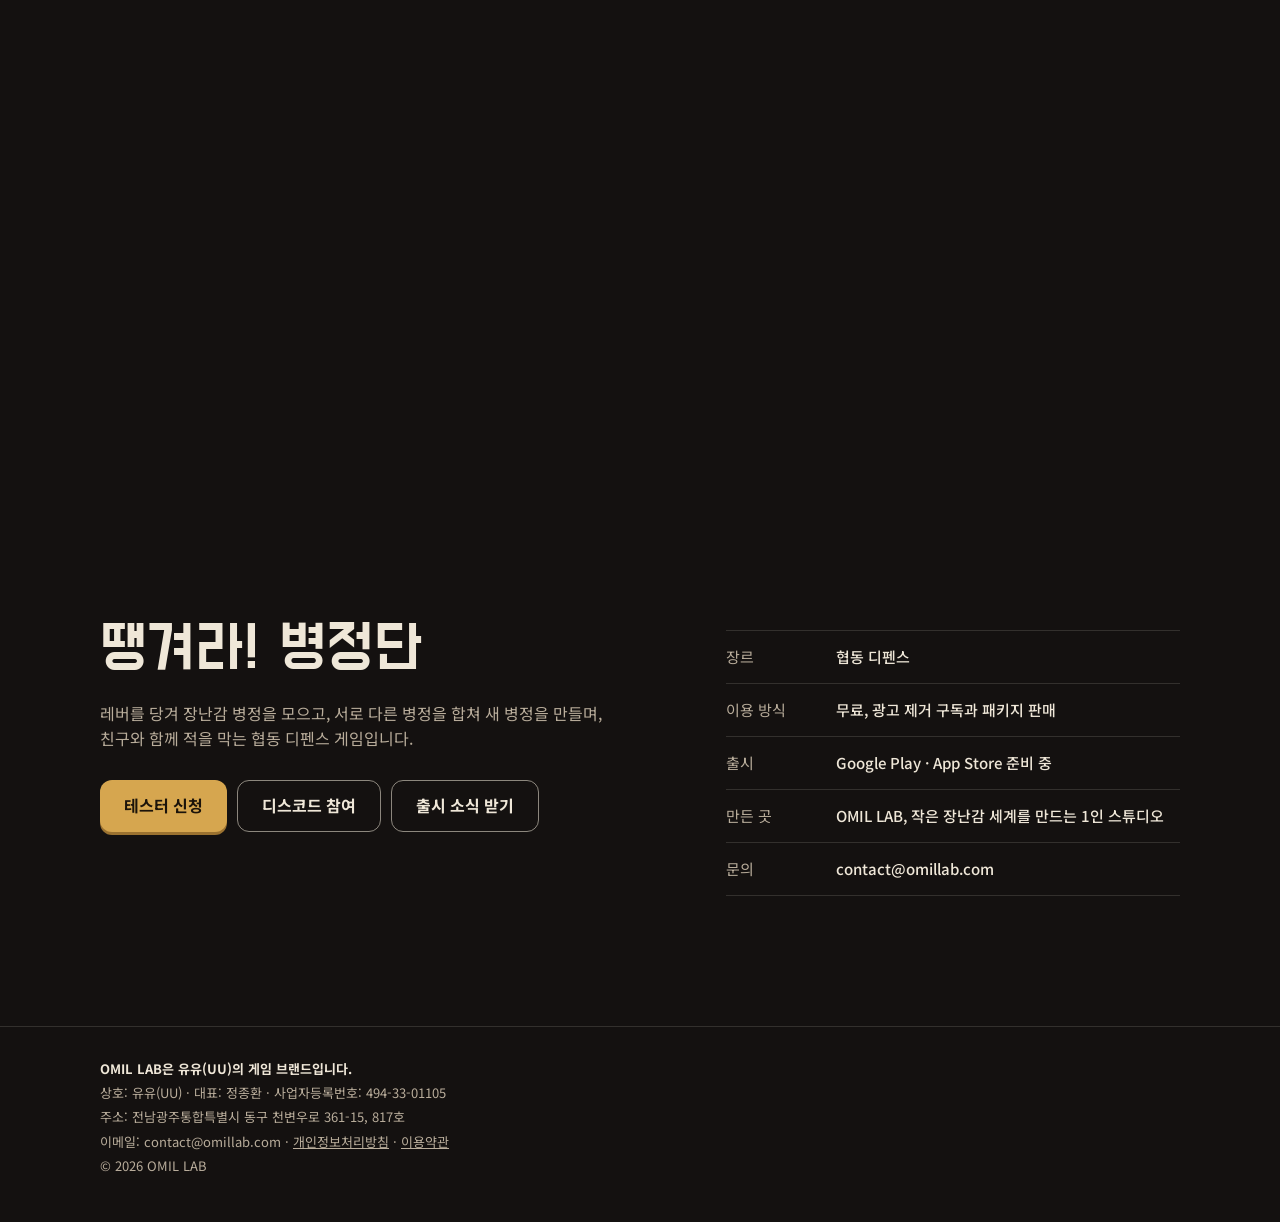
==== commit b3fa042b: "홈페이지에서 '웹에서 먼저 해 보기' 단추 제거 Co-Authored-By: Claude Fable 5.2 <noreply@anthropic.com>" ====
--- a/index.html
+++ b/index.html
@@ -222,7 +222,6 @@
           <a class="cta main" href="mailto:contact@omillab.com?subject=%EB%95%A1%EA%B2%A8%EB%9D%BC%21%20%EB%B3%91%EC%A0%95%EB%8B%A8%20%ED%85%8C%EC%8A%A4%ED%84%B0%20%EC%8B%A0%EC%B2%AD&amp;body=%ED%85%8C%EC%8A%A4%ED%8A%B8%20%EC%B4%88%EB%8C%80%EC%9A%A9%20%EC%9D%B4%EB%A9%94%EC%9D%BC%28%EC%95%88%EB%93%9C%EB%A1%9C%EC%9D%B4%EB%93%9C%EB%8A%94%20Google%20Play%EC%97%90%20%EC%93%B0%EB%8A%94%20%EA%B5%AC%EA%B8%80%20%EA%B3%84%EC%A0%95%2C%20%EC%95%84%EC%9D%B4%ED%8F%B0%EC%9D%80%20Apple%20ID%29%3A%20%0A%ED%9C%B4%EB%8C%80%ED%8F%B0%28%EC%95%88%EB%93%9C%EB%A1%9C%EC%9D%B4%EB%93%9C%20/%20%EC%95%84%EC%9D%B4%ED%8F%B0%29%3A%20%0A%EA%B0%90%EC%82%AC%ED%95%A9%EB%8B%88%EB%8B%A4." data-tick data-ev="tester_apply">테스터 신청</a>
           <a class="cta ghost" href="https://discord.gg/8qP2jhCAzu" target="_blank" rel="noopener" data-tick data-ev="discord_join">디스코드 참여</a>
           <a class="cta ghost" href="mailto:contact@omillab.com?subject=%EB%95%A1%EA%B2%A8%EB%9D%BC!%20%EB%B3%91%EC%A0%95%EB%8B%A8%20%EC%B6%9C%EC%8B%9C%20%EC%86%8C%EC%8B%9D%20%EC%8B%A0%EC%B2%AD" data-tick>출시 소식 받기</a>
-          <a class="cta ghost" href="https://zzangjonghwan.github.io/ttaenggyeora-web/" target="_blank" rel="noopener" data-tick>웹에서 먼저 해 보기</a>
         </div>
         <p class="note">테스터 신청·출시 소식 받기는 메일이 열려요. 보내 주시면 테스트에 초대하고 출시 때 알려 드릴게요.</p>
       </div>
@@ -239,7 +238,6 @@
           <a class="cta main" href="mailto:contact@omillab.com?subject=%EB%95%A1%EA%B2%A8%EB%9D%BC%21%20%EB%B3%91%EC%A0%95%EB%8B%A8%20%ED%85%8C%EC%8A%A4%ED%84%B0%20%EC%8B%A0%EC%B2%AD&amp;body=%ED%85%8C%EC%8A%A4%ED%8A%B8%20%EC%B4%88%EB%8C%80%EC%9A%A9%20%EC%9D%B4%EB%A9%94%EC%9D%BC%28%EC%95%88%EB%93%9C%EB%A1%9C%EC%9D%B4%EB%93%9C%EB%8A%94%20Google%20Play%EC%97%90%20%EC%93%B0%EB%8A%94%20%EA%B5%AC%EA%B8%80%20%EA%B3%84%EC%A0%95%2C%20%EC%95%84%EC%9D%B4%ED%8F%B0%EC%9D%80%20Apple%20ID%29%3A%20%0A%ED%9C%B4%EB%8C%80%ED%8F%B0%28%EC%95%88%EB%93%9C%EB%A1%9C%EC%9D%B4%EB%93%9C%20/%20%EC%95%84%EC%9D%B4%ED%8F%B0%29%3A%20%0A%EA%B0%90%EC%82%AC%ED%95%A9%EB%8B%88%EB%8B%A4." data-tick data-ev="tester_apply">테스터 신청</a>
           <a class="cta ghost" href="https://discord.gg/8qP2jhCAzu" target="_blank" rel="noopener" data-tick data-ev="discord_join">디스코드 참여</a>
           <a class="cta ghost" href="mailto:contact@omillab.com?subject=%EB%95%A1%EA%B2%A8%EB%9D%BC!%20%EB%B3%91%EC%A0%95%EB%8B%A8%20%EC%B6%9C%EC%8B%9C%20%EC%86%8C%EC%8B%9D%20%EC%8B%A0%EC%B2%AD" data-tick>출시 소식 받기</a>
-          <a class="cta ghost" href="https://zzangjonghwan.github.io/ttaenggyeora-web/" target="_blank" rel="noopener" data-tick>웹에서 먼저 해 보기</a>
         </div>
       </div>
       <dl class="facts">
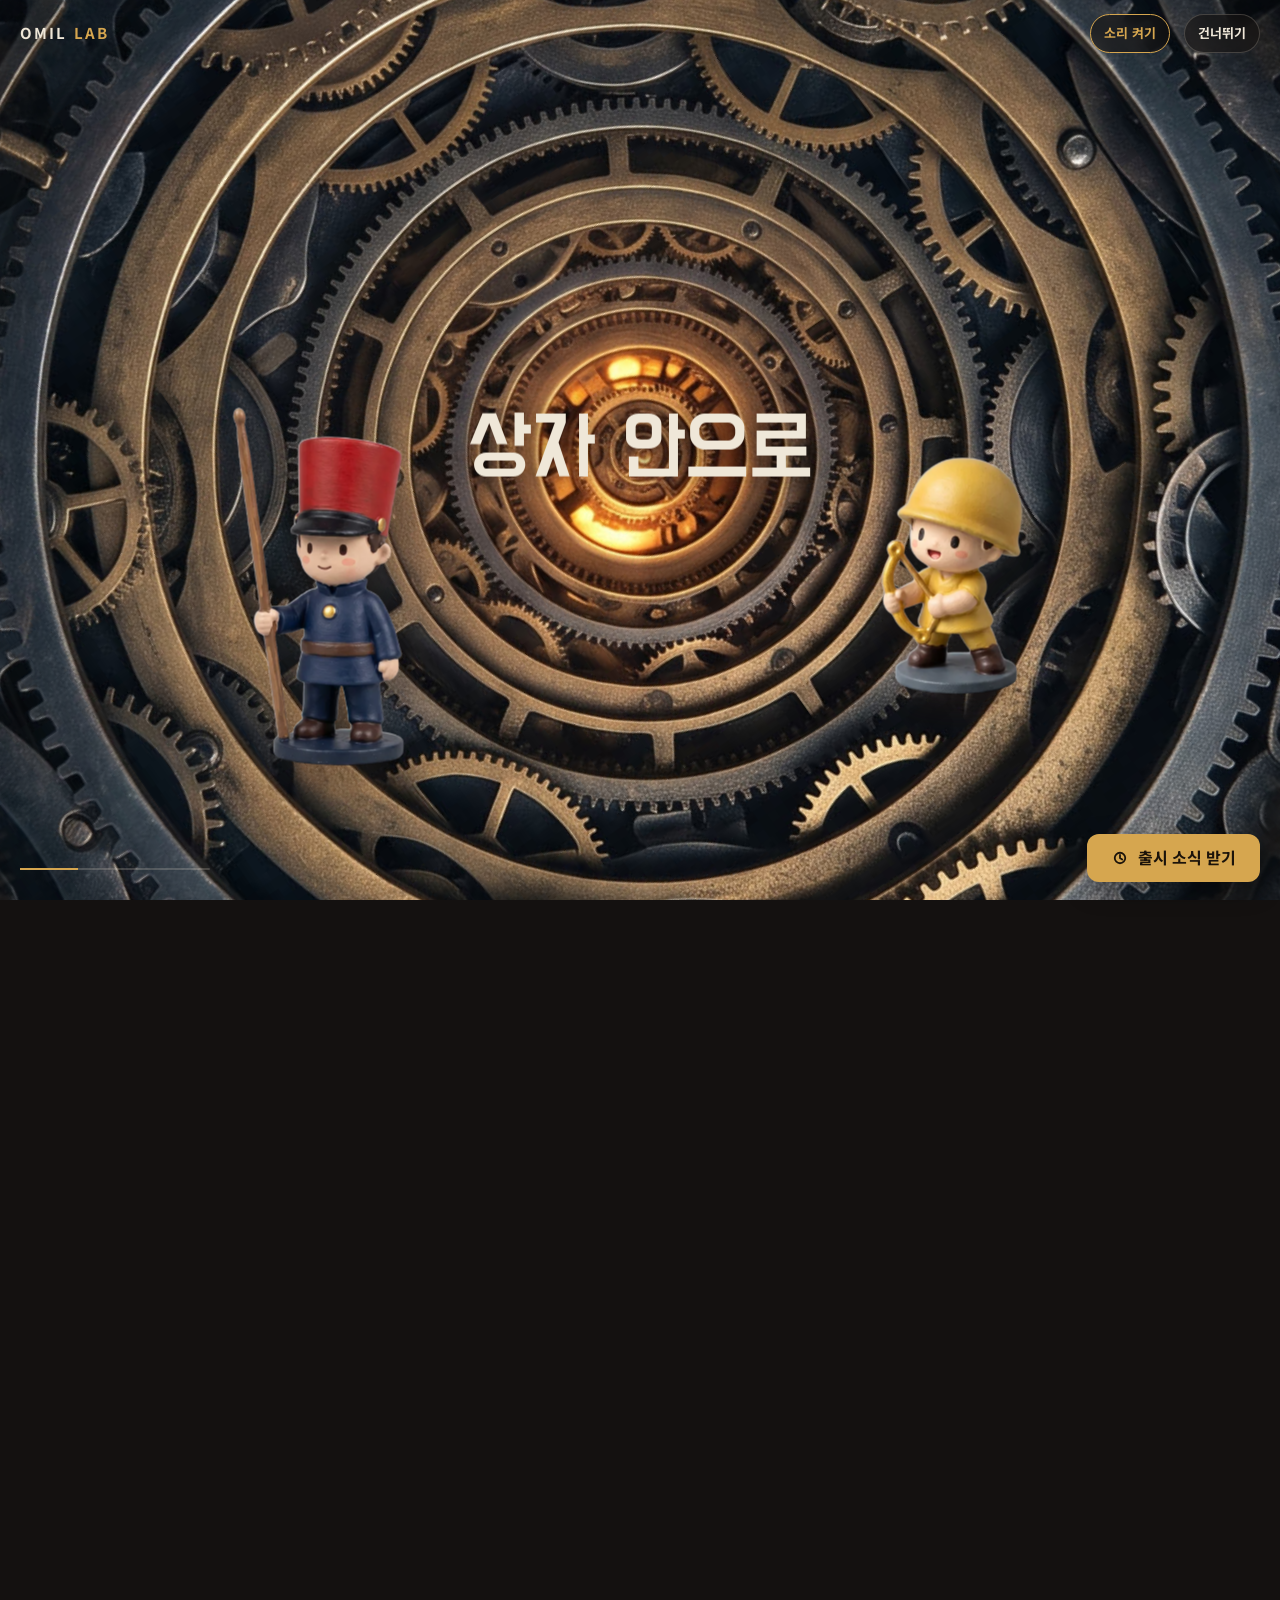
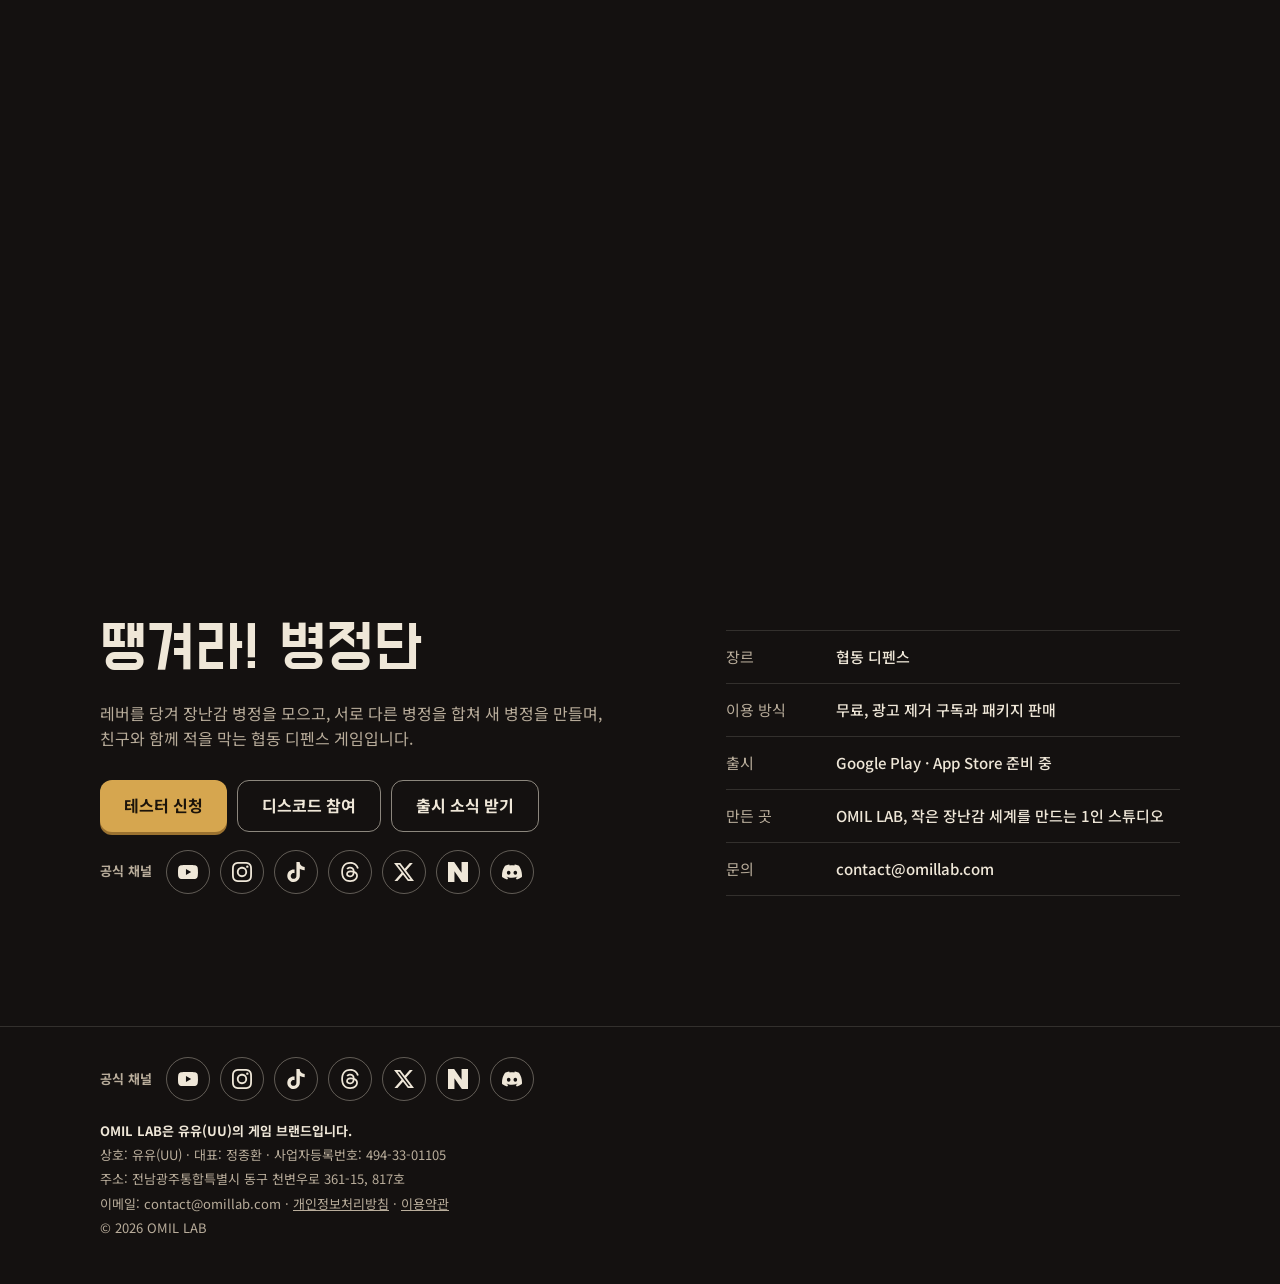
==== commit 2cc427c5: "홈페이지에 공식 채널 아이콘 바로가기 추가(유튜브 · 인스타그램 · 틱톡 · 스레드 · X · 네이버 카페 · 디스코드) Co-Authored-By: Claude Fable 5.2" ====
--- a/index.html
+++ b/index.html
@@ -99,6 +99,7 @@
 .cta:hover{transform:translateY(-2px) rotate(-.6deg);filter:brightness(1.07)}
 .cta:active{transform:translateY(2px);box-shadow:none}
 .row{display:flex;flex-wrap:wrap;gap:10px;margin-top:clamp(16px,2.4vw,28px)}
+.sns{display:flex;flex-wrap:wrap;align-items:center;gap:10px;margin-top:18px}.sns b{font-size:13px;font-weight:700;color:var(--muted);margin-right:4px}.sns a{width:44px;height:44px;border-radius:50%;display:inline-flex;align-items:center;justify-content:center;border:1.5px solid rgba(239,231,216,.35);color:var(--bone);transition:transform .16s cubic-bezier(.3,1.6,.5,1),border-color .2s,color .2s}.sns a:hover{transform:translateY(-2px);border-color:var(--brass);color:var(--brass)}.sns svg{width:20px;height:20px;fill:currentColor}
 .note{font-size:13.5px;margin-top:12px;color:rgba(239,231,216,.72)}
 
 /* 고정 버튼과 진행 표시 */
@@ -239,6 +240,7 @@
           <a class="cta ghost" href="https://discord.gg/8qP2jhCAzu" target="_blank" rel="noopener" data-tick data-ev="discord_join">디스코드 참여</a>
           <a class="cta ghost" href="mailto:contact@omillab.com?subject=%EB%95%A1%EA%B2%A8%EB%9D%BC!%20%EB%B3%91%EC%A0%95%EB%8B%A8%20%EC%B6%9C%EC%8B%9C%20%EC%86%8C%EC%8B%9D%20%EC%8B%A0%EC%B2%AD" data-tick>출시 소식 받기</a>
         </div>
+        <div class="sns"><b>공식 채널</b><a href="https://www.youtube.com/@omillabgames" target="_blank" rel="noopener" aria-label="유튜브" title="유튜브" data-ev="sns_youtube"><svg viewBox="0 0 24 24" aria-hidden="true"><path d="M23.498 6.186a3.016 3.016 0 0 0-2.122-2.136C19.505 3.545 12 3.545 12 3.545s-7.505 0-9.377.505A3.017 3.017 0 0 0 .502 6.186C0 8.07 0 12 0 12s0 3.93.502 5.814a3.016 3.016 0 0 0 2.122 2.136c1.871.505 9.376.505 9.376.505s7.505 0 9.377-.505a3.015 3.015 0 0 0 2.122-2.136C24 15.93 24 12 24 12s0-3.93-.502-5.814zM9.545 15.568V8.432L15.818 12l-6.273 3.568z"/></svg></a><a href="https://www.instagram.com/omillabgames/" target="_blank" rel="noopener" aria-label="인스타그램" title="인스타그램" data-ev="sns_instagram"><svg viewBox="0 0 24 24" aria-hidden="true"><path d="M7.0301.084c-1.2768.0602-2.1487.264-2.911.5634-.7888.3075-1.4575.72-2.1228 1.3877-.6652.6677-1.075 1.3368-1.3802 2.127-.2954.7638-.4956 1.6365-.552 2.914-.0564 1.2775-.0689 1.6882-.0626 4.947.0062 3.2586.0206 3.6671.0825 4.9473.061 1.2765.264 2.1482.5635 2.9107.308.7889.72 1.4573 1.388 2.1228.6679.6655 1.3365 1.0743 2.1285 1.38.7632.295 1.6361.4961 2.9134.552 1.2773.056 1.6884.069 4.9462.0627 3.2578-.0062 3.668-.0207 4.9478-.0814 1.28-.0607 2.147-.2652 2.9098-.5633.7889-.3086 1.4578-.72 2.1228-1.3881.665-.6682 1.0745-1.3378 1.3795-2.1284.2957-.7632.4966-1.636.552-2.9124.056-1.2809.0692-1.6898.063-4.948-.0063-3.2583-.021-3.6668-.0817-4.9465-.0607-1.2797-.264-2.1487-.5633-2.9117-.3084-.7889-.72-1.4568-1.3876-2.1228C21.2982 1.33 20.628.9208 19.8378.6165 19.074.321 18.2017.1197 16.9244.0645 15.6471.0093 15.236-.005 11.977.0014 8.718.0076 8.31.0215 7.0301.0839m.1402 21.6932c-1.17-.0509-1.8053-.2453-2.2287-.408-.5606-.216-.96-.4771-1.3819-.895-.422-.4178-.6811-.8186-.9-1.378-.1644-.4234-.3624-1.058-.4171-2.228-.0595-1.2645-.072-1.6442-.079-4.848-.007-3.2037.0053-3.583.0607-4.848.05-1.169.2456-1.805.408-2.2282.216-.5613.4762-.96.895-1.3816.4188-.4217.8184-.6814 1.3783-.9003.423-.1651 1.0575-.3614 2.227-.4171 1.2655-.06 1.6447-.072 4.848-.079 3.2033-.007 3.5835.005 4.8495.0608 1.169.0508 1.8053.2445 2.228.408.5608.216.96.4754 1.3816.895.4217.4194.6816.8176.9005 1.3787.1653.4217.3617 1.056.4169 2.2263.0602 1.2655.0739 1.645.0796 4.848.0058 3.203-.0055 3.5834-.061 4.848-.051 1.17-.245 1.8055-.408 2.2294-.216.5604-.4763.96-.8954 1.3814-.419.4215-.8181.6811-1.3783.9-.4224.1649-1.0577.3617-2.2262.4174-1.2656.0595-1.6448.072-4.8493.079-3.2045.007-3.5825-.006-4.848-.0608M16.953 5.5864A1.44 1.44 0 1 0 18.39 4.144a1.44 1.44 0 0 0-1.437 1.4424M5.8385 12.012c.0067 3.4032 2.7706 6.1557 6.173 6.1493 3.4026-.0065 6.157-2.7701 6.1506-6.1733-.0065-3.4032-2.771-6.1565-6.174-6.1498-3.403.0067-6.156 2.771-6.1496 6.1738M8 12.0077a4 4 0 1 1 4.008 3.9921A3.9996 3.9996 0 0 1 8 12.0077"/></svg></a><a href="https://www.tiktok.com/@omillabgames" target="_blank" rel="noopener" aria-label="틱톡" title="틱톡" data-ev="sns_tiktok"><svg viewBox="0 0 24 24" aria-hidden="true"><path d="M12.525.02c1.31-.02 2.61-.01 3.91-.02.08 1.53.63 3.09 1.75 4.17 1.12 1.11 2.7 1.62 4.24 1.79v4.03c-1.44-.05-2.89-.35-4.2-.97-.57-.26-1.1-.59-1.62-.93-.01 2.92.01 5.84-.02 8.75-.08 1.4-.54 2.79-1.35 3.94-1.31 1.92-3.58 3.17-5.91 3.21-1.43.08-2.86-.31-4.08-1.03-2.02-1.19-3.44-3.37-3.65-5.71-.02-.5-.03-1-.01-1.49.18-1.9 1.12-3.72 2.58-4.96 1.66-1.44 3.98-2.13 6.15-1.72.02 1.48-.04 2.96-.04 4.44-.99-.32-2.15-.23-3.02.37-.63.41-1.11 1.04-1.36 1.75-.21.51-.15 1.07-.14 1.61.24 1.64 1.82 3.02 3.5 2.87 1.12-.01 2.19-.66 2.77-1.61.19-.33.4-.67.41-1.06.1-1.79.06-3.57.07-5.36.01-4.03-.01-8.05.02-12.07z"/></svg></a><a href="https://www.threads.com/@omillabgames" target="_blank" rel="noopener" aria-label="스레드" title="스레드" data-ev="sns_threads"><svg viewBox="0 0 24 24" aria-hidden="true"><path d="M12.186 24h-.007c-3.581-.024-6.334-1.205-8.184-3.509C2.35 18.44 1.5 15.586 1.472 12.01v-.017c.03-3.579.879-6.43 2.525-8.482C5.845 1.205 8.6.024 12.18 0h.014c2.746.02 5.043.725 6.826 2.098 1.677 1.29 2.858 3.13 3.509 5.467l-2.04.569c-1.104-3.96-3.898-5.984-8.304-6.015-2.91.022-5.11.936-6.54 2.717C4.307 6.504 3.616 8.914 3.589 12c.027 3.086.718 5.496 2.057 7.164 1.43 1.783 3.631 2.698 6.54 2.717 2.623-.02 4.358-.631 5.8-2.045 1.647-1.613 1.618-3.593 1.09-4.798-.31-.71-.873-1.3-1.634-1.75-.192 1.352-.622 2.446-1.284 3.272-.886 1.102-2.14 1.704-3.73 1.79-1.202.065-2.361-.218-3.259-.801-1.063-.689-1.685-1.74-1.752-2.964-.065-1.19.408-2.285 1.33-3.082.88-.76 2.119-1.207 3.583-1.291a13.853 13.853 0 0 1 3.02.142c-.126-.742-.375-1.332-.75-1.757-.513-.586-1.308-.883-2.359-.89h-.029c-.844 0-1.992.232-2.721 1.32L7.734 7.847c.98-1.454 2.568-2.256 4.478-2.256h.044c3.194.02 5.097 1.975 5.287 5.388.108.046.216.094.321.142 1.49.7 2.58 1.761 3.154 3.07.797 1.82.871 4.79-1.548 7.158-1.85 1.81-4.094 2.628-7.277 2.65Zm1.003-11.69c-.242 0-.487.007-.739.021-1.836.103-2.98.946-2.916 2.143.067 1.256 1.452 1.839 2.784 1.767 1.224-.065 2.818-.543 3.086-3.71a10.5 10.5 0 0 0-2.215-.221z"/></svg></a><a href="https://x.com/omillabgames" target="_blank" rel="noopener" aria-label="X" title="X" data-ev="sns_x"><svg viewBox="0 0 24 24" aria-hidden="true"><path d="M18.901 1.153h3.68l-8.04 9.19L24 22.846h-7.406l-5.8-7.584-6.638 7.584H.474l8.6-9.83L0 1.154h7.594l5.243 6.932ZM17.61 20.644h2.039L6.486 3.24H4.298Z"/></svg></a><a href="https://cafe.naver.com/f-e/cafes/31815719/menus/0" target="_blank" rel="noopener" aria-label="네이버 카페" title="네이버 카페" data-ev="sns_naver"><svg viewBox="0 0 24 24" aria-hidden="true"><path d="M16.273 12.845 7.376 0H0v24h7.726V11.156L16.624 24H24V0h-7.727v12.845Z"/></svg></a><a href="https://discord.gg/8qP2jhCAzu" target="_blank" rel="noopener" aria-label="디스코드" title="디스코드" data-ev="sns_discord"><svg viewBox="0 0 24 24" aria-hidden="true"><path d="M20.317 4.3698a19.7913 19.7913 0 00-4.8851-1.5152.0741.0741 0 00-.0785.0371c-.211.3753-.4447.8648-.6083 1.2495-1.8447-.2762-3.68-.2762-5.4868 0-.1636-.3933-.4058-.8742-.6177-1.2495a.077.077 0 00-.0785-.037 19.7363 19.7363 0 00-4.8852 1.515.0699.0699 0 00-.0321.0277C.5334 9.0458-.319 13.5799.0992 18.0578a.0824.0824 0 00.0312.0561c2.0528 1.5076 4.0413 2.4228 5.9929 3.0294a.0777.0777 0 00.0842-.0276c.4616-.6304.8731-1.2952 1.226-1.9942a.076.076 0 00-.0416-.1057c-.6528-.2476-1.2743-.5495-1.8722-.8923a.077.077 0 01-.0076-.1277c.1258-.0943.2517-.1923.3718-.2914a.0743.0743 0 01.0776-.0105c3.9278 1.7933 8.18 1.7933 12.0614 0a.0739.0739 0 01.0785.0095c.1202.099.246.1981.3728.2924a.077.077 0 01-.0066.1276 12.2986 12.2986 0 01-1.873.8914.0766.0766 0 00-.0407.1067c.3604.698.7719 1.3628 1.225 1.9932a.076.076 0 00.0842.0286c1.961-.6067 3.9495-1.5219 6.0023-3.0294a.077.077 0 00.0313-.0552c.5004-5.177-.8382-9.6739-3.5485-13.6604a.061.061 0 00-.0312-.0286zM8.02 15.3312c-1.1825 0-2.1569-1.0857-2.1569-2.419 0-1.3332.9555-2.4189 2.157-2.4189 1.2108 0 2.1757 1.0952 2.1568 2.419 0 1.3332-.9555 2.4189-2.1569 2.4189zm7.9748 0c-1.1825 0-2.1569-1.0857-2.1569-2.419 0-1.3332.9554-2.4189 2.1569-2.4189 1.2108 0 2.1757 1.0952 2.1568 2.419 0 1.3332-.946 2.4189-2.1568 2.4189Z"/></svg></a></div>
       </div>
       <dl class="facts">
         <div><dt>장르</dt><dd>협동 디펜스</dd></div>
@@ -253,6 +255,7 @@
 
 <footer class="after">
   <div class="block">
+    <div class="sns" style="margin:0 0 18px"><b>공식 채널</b><a href="https://www.youtube.com/@omillabgames" target="_blank" rel="noopener" aria-label="유튜브" title="유튜브" data-ev="sns_youtube"><svg viewBox="0 0 24 24" aria-hidden="true"><path d="M23.498 6.186a3.016 3.016 0 0 0-2.122-2.136C19.505 3.545 12 3.545 12 3.545s-7.505 0-9.377.505A3.017 3.017 0 0 0 .502 6.186C0 8.07 0 12 0 12s0 3.93.502 5.814a3.016 3.016 0 0 0 2.122 2.136c1.871.505 9.376.505 9.376.505s7.505 0 9.377-.505a3.015 3.015 0 0 0 2.122-2.136C24 15.93 24 12 24 12s0-3.93-.502-5.814zM9.545 15.568V8.432L15.818 12l-6.273 3.568z"/></svg></a><a href="https://www.instagram.com/omillabgames/" target="_blank" rel="noopener" aria-label="인스타그램" title="인스타그램" data-ev="sns_instagram"><svg viewBox="0 0 24 24" aria-hidden="true"><path d="M7.0301.084c-1.2768.0602-2.1487.264-2.911.5634-.7888.3075-1.4575.72-2.1228 1.3877-.6652.6677-1.075 1.3368-1.3802 2.127-.2954.7638-.4956 1.6365-.552 2.914-.0564 1.2775-.0689 1.6882-.0626 4.947.0062 3.2586.0206 3.6671.0825 4.9473.061 1.2765.264 2.1482.5635 2.9107.308.7889.72 1.4573 1.388 2.1228.6679.6655 1.3365 1.0743 2.1285 1.38.7632.295 1.6361.4961 2.9134.552 1.2773.056 1.6884.069 4.9462.0627 3.2578-.0062 3.668-.0207 4.9478-.0814 1.28-.0607 2.147-.2652 2.9098-.5633.7889-.3086 1.4578-.72 2.1228-1.3881.665-.6682 1.0745-1.3378 1.3795-2.1284.2957-.7632.4966-1.636.552-2.9124.056-1.2809.0692-1.6898.063-4.948-.0063-3.2583-.021-3.6668-.0817-4.9465-.0607-1.2797-.264-2.1487-.5633-2.9117-.3084-.7889-.72-1.4568-1.3876-2.1228C21.2982 1.33 20.628.9208 19.8378.6165 19.074.321 18.2017.1197 16.9244.0645 15.6471.0093 15.236-.005 11.977.0014 8.718.0076 8.31.0215 7.0301.0839m.1402 21.6932c-1.17-.0509-1.8053-.2453-2.2287-.408-.5606-.216-.96-.4771-1.3819-.895-.422-.4178-.6811-.8186-.9-1.378-.1644-.4234-.3624-1.058-.4171-2.228-.0595-1.2645-.072-1.6442-.079-4.848-.007-3.2037.0053-3.583.0607-4.848.05-1.169.2456-1.805.408-2.2282.216-.5613.4762-.96.895-1.3816.4188-.4217.8184-.6814 1.3783-.9003.423-.1651 1.0575-.3614 2.227-.4171 1.2655-.06 1.6447-.072 4.848-.079 3.2033-.007 3.5835.005 4.8495.0608 1.169.0508 1.8053.2445 2.228.408.5608.216.96.4754 1.3816.895.4217.4194.6816.8176.9005 1.3787.1653.4217.3617 1.056.4169 2.2263.0602 1.2655.0739 1.645.0796 4.848.0058 3.203-.0055 3.5834-.061 4.848-.051 1.17-.245 1.8055-.408 2.2294-.216.5604-.4763.96-.8954 1.3814-.419.4215-.8181.6811-1.3783.9-.4224.1649-1.0577.3617-2.2262.4174-1.2656.0595-1.6448.072-4.8493.079-3.2045.007-3.5825-.006-4.848-.0608M16.953 5.5864A1.44 1.44 0 1 0 18.39 4.144a1.44 1.44 0 0 0-1.437 1.4424M5.8385 12.012c.0067 3.4032 2.7706 6.1557 6.173 6.1493 3.4026-.0065 6.157-2.7701 6.1506-6.1733-.0065-3.4032-2.771-6.1565-6.174-6.1498-3.403.0067-6.156 2.771-6.1496 6.1738M8 12.0077a4 4 0 1 1 4.008 3.9921A3.9996 3.9996 0 0 1 8 12.0077"/></svg></a><a href="https://www.tiktok.com/@omillabgames" target="_blank" rel="noopener" aria-label="틱톡" title="틱톡" data-ev="sns_tiktok"><svg viewBox="0 0 24 24" aria-hidden="true"><path d="M12.525.02c1.31-.02 2.61-.01 3.91-.02.08 1.53.63 3.09 1.75 4.17 1.12 1.11 2.7 1.62 4.24 1.79v4.03c-1.44-.05-2.89-.35-4.2-.97-.57-.26-1.1-.59-1.62-.93-.01 2.92.01 5.84-.02 8.75-.08 1.4-.54 2.79-1.35 3.94-1.31 1.92-3.58 3.17-5.91 3.21-1.43.08-2.86-.31-4.08-1.03-2.02-1.19-3.44-3.37-3.65-5.71-.02-.5-.03-1-.01-1.49.18-1.9 1.12-3.72 2.58-4.96 1.66-1.44 3.98-2.13 6.15-1.72.02 1.48-.04 2.96-.04 4.44-.99-.32-2.15-.23-3.02.37-.63.41-1.11 1.04-1.36 1.75-.21.51-.15 1.07-.14 1.61.24 1.64 1.82 3.02 3.5 2.87 1.12-.01 2.19-.66 2.77-1.61.19-.33.4-.67.41-1.06.1-1.79.06-3.57.07-5.36.01-4.03-.01-8.05.02-12.07z"/></svg></a><a href="https://www.threads.com/@omillabgames" target="_blank" rel="noopener" aria-label="스레드" title="스레드" data-ev="sns_threads"><svg viewBox="0 0 24 24" aria-hidden="true"><path d="M12.186 24h-.007c-3.581-.024-6.334-1.205-8.184-3.509C2.35 18.44 1.5 15.586 1.472 12.01v-.017c.03-3.579.879-6.43 2.525-8.482C5.845 1.205 8.6.024 12.18 0h.014c2.746.02 5.043.725 6.826 2.098 1.677 1.29 2.858 3.13 3.509 5.467l-2.04.569c-1.104-3.96-3.898-5.984-8.304-6.015-2.91.022-5.11.936-6.54 2.717C4.307 6.504 3.616 8.914 3.589 12c.027 3.086.718 5.496 2.057 7.164 1.43 1.783 3.631 2.698 6.54 2.717 2.623-.02 4.358-.631 5.8-2.045 1.647-1.613 1.618-3.593 1.09-4.798-.31-.71-.873-1.3-1.634-1.75-.192 1.352-.622 2.446-1.284 3.272-.886 1.102-2.14 1.704-3.73 1.79-1.202.065-2.361-.218-3.259-.801-1.063-.689-1.685-1.74-1.752-2.964-.065-1.19.408-2.285 1.33-3.082.88-.76 2.119-1.207 3.583-1.291a13.853 13.853 0 0 1 3.02.142c-.126-.742-.375-1.332-.75-1.757-.513-.586-1.308-.883-2.359-.89h-.029c-.844 0-1.992.232-2.721 1.32L7.734 7.847c.98-1.454 2.568-2.256 4.478-2.256h.044c3.194.02 5.097 1.975 5.287 5.388.108.046.216.094.321.142 1.49.7 2.58 1.761 3.154 3.07.797 1.82.871 4.79-1.548 7.158-1.85 1.81-4.094 2.628-7.277 2.65Zm1.003-11.69c-.242 0-.487.007-.739.021-1.836.103-2.98.946-2.916 2.143.067 1.256 1.452 1.839 2.784 1.767 1.224-.065 2.818-.543 3.086-3.71a10.5 10.5 0 0 0-2.215-.221z"/></svg></a><a href="https://x.com/omillabgames" target="_blank" rel="noopener" aria-label="X" title="X" data-ev="sns_x"><svg viewBox="0 0 24 24" aria-hidden="true"><path d="M18.901 1.153h3.68l-8.04 9.19L24 22.846h-7.406l-5.8-7.584-6.638 7.584H.474l8.6-9.83L0 1.154h7.594l5.243 6.932ZM17.61 20.644h2.039L6.486 3.24H4.298Z"/></svg></a><a href="https://cafe.naver.com/f-e/cafes/31815719/menus/0" target="_blank" rel="noopener" aria-label="네이버 카페" title="네이버 카페" data-ev="sns_naver"><svg viewBox="0 0 24 24" aria-hidden="true"><path d="M16.273 12.845 7.376 0H0v24h7.726V11.156L16.624 24H24V0h-7.727v12.845Z"/></svg></a><a href="https://discord.gg/8qP2jhCAzu" target="_blank" rel="noopener" aria-label="디스코드" title="디스코드" data-ev="sns_discord"><svg viewBox="0 0 24 24" aria-hidden="true"><path d="M20.317 4.3698a19.7913 19.7913 0 00-4.8851-1.5152.0741.0741 0 00-.0785.0371c-.211.3753-.4447.8648-.6083 1.2495-1.8447-.2762-3.68-.2762-5.4868 0-.1636-.3933-.4058-.8742-.6177-1.2495a.077.077 0 00-.0785-.037 19.7363 19.7363 0 00-4.8852 1.515.0699.0699 0 00-.0321.0277C.5334 9.0458-.319 13.5799.0992 18.0578a.0824.0824 0 00.0312.0561c2.0528 1.5076 4.0413 2.4228 5.9929 3.0294a.0777.0777 0 00.0842-.0276c.4616-.6304.8731-1.2952 1.226-1.9942a.076.076 0 00-.0416-.1057c-.6528-.2476-1.2743-.5495-1.8722-.8923a.077.077 0 01-.0076-.1277c.1258-.0943.2517-.1923.3718-.2914a.0743.0743 0 01.0776-.0105c3.9278 1.7933 8.18 1.7933 12.0614 0a.0739.0739 0 01.0785.0095c.1202.099.246.1981.3728.2924a.077.077 0 01-.0066.1276 12.2986 12.2986 0 01-1.873.8914.0766.0766 0 00-.0407.1067c.3604.698.7719 1.3628 1.225 1.9932a.076.076 0 00.0842.0286c1.961-.6067 3.9495-1.5219 6.0023-3.0294a.077.077 0 00.0313-.0552c.5004-5.177-.8382-9.6739-3.5485-13.6604a.061.061 0 00-.0312-.0286zM8.02 15.3312c-1.1825 0-2.1569-1.0857-2.1569-2.419 0-1.3332.9555-2.4189 2.157-2.4189 1.2108 0 2.1757 1.0952 2.1568 2.419 0 1.3332-.9555 2.4189-2.1569 2.4189zm7.9748 0c-1.1825 0-2.1569-1.0857-2.1569-2.419 0-1.3332.9554-2.4189 2.1569-2.4189 1.2108 0 2.1757 1.0952 2.1568 2.419 0 1.3332-.946 2.4189-2.1568 2.4189Z"/></svg></a></div>
     <strong>OMIL LAB은 유유(UU)의 게임 브랜드입니다.</strong><br>
     상호: 유유(UU) · 대표: 정종환 · 사업자등록번호: 494-33-01105<br>
     주소: 전남광주통합특별시 동구 천변우로 361-15, 817호<br>
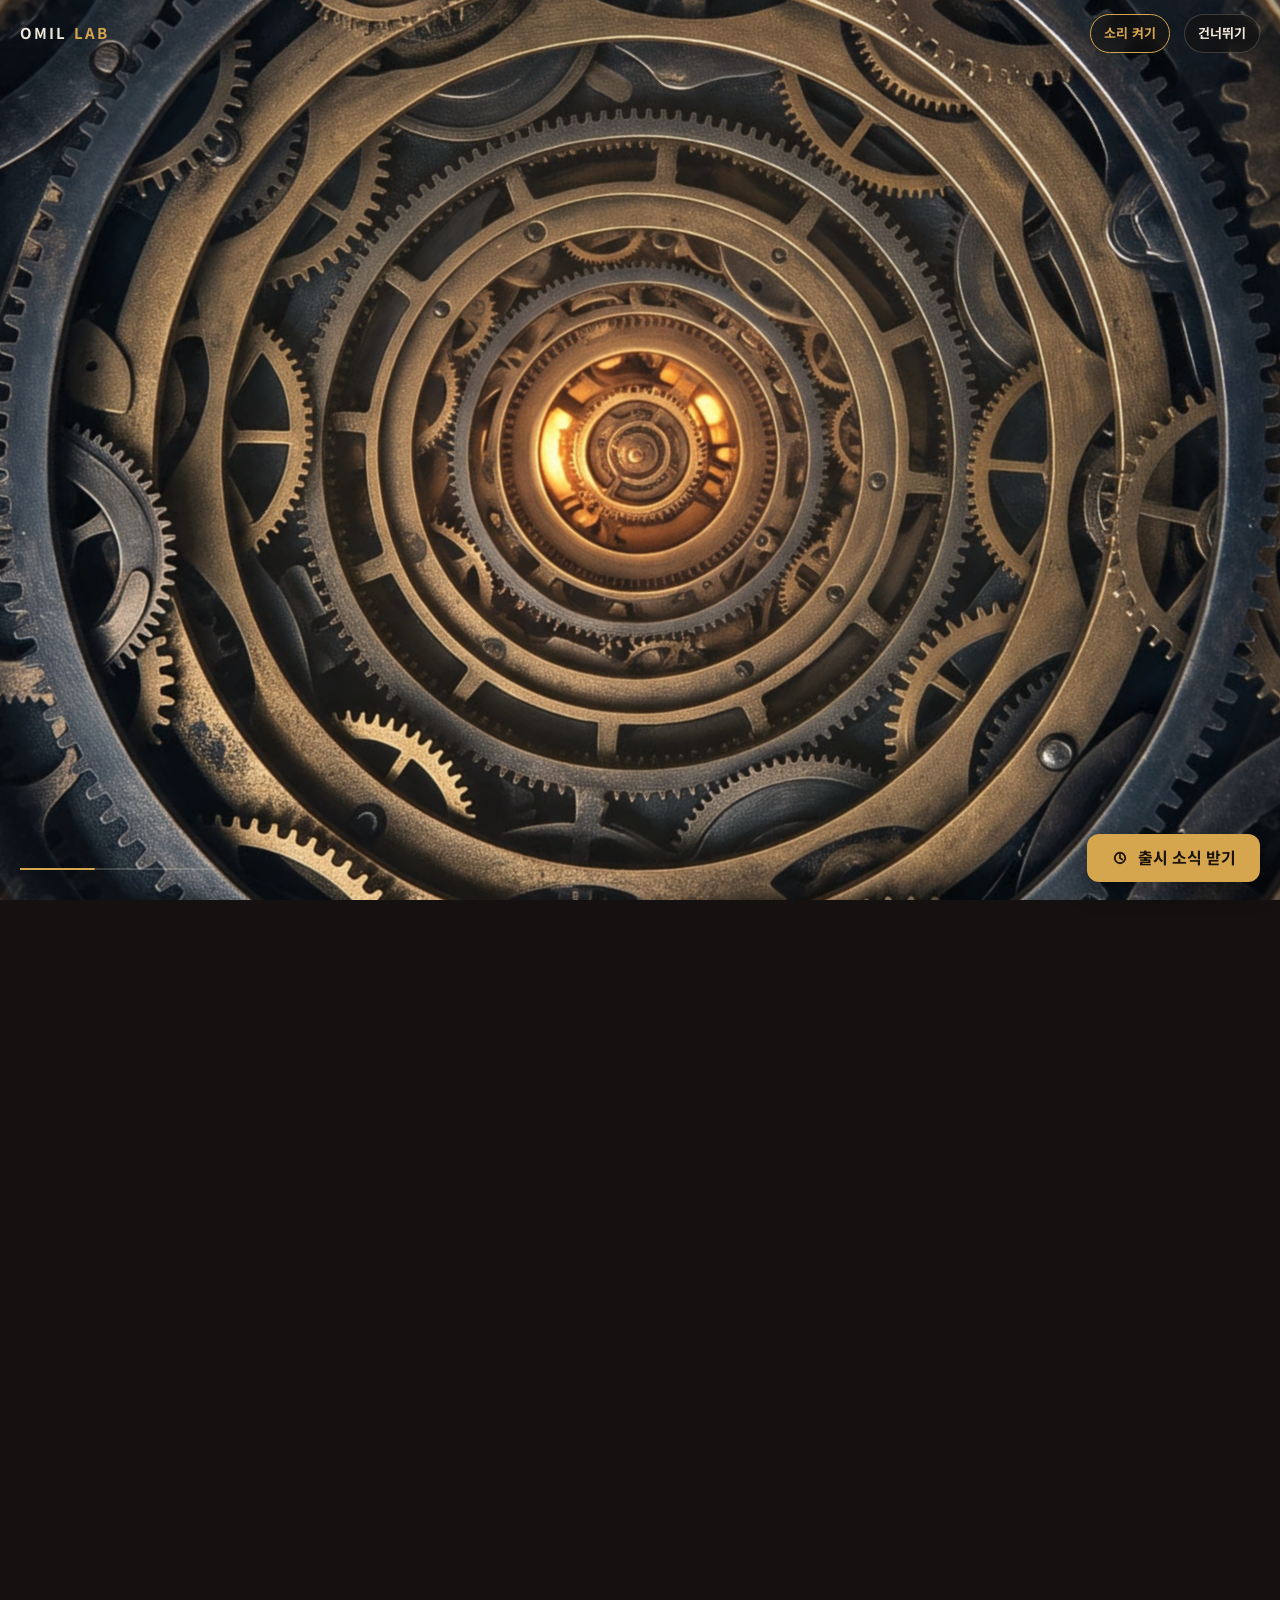
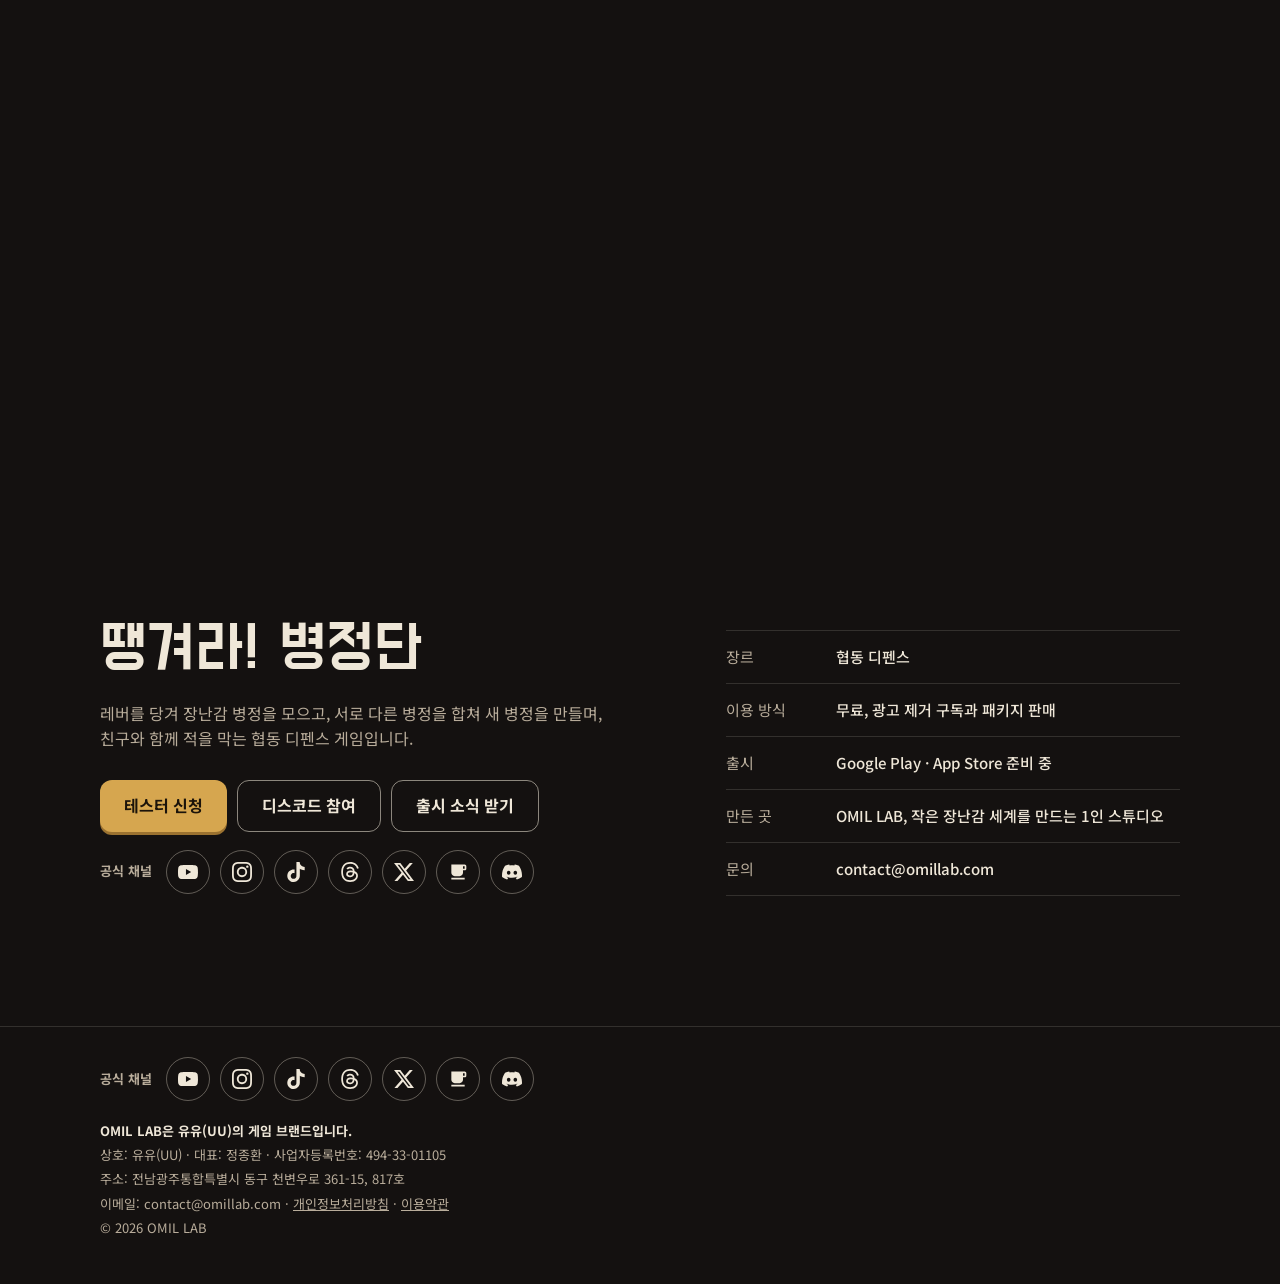
==== commit 77e5dc60: "공식 채널 줄의 네이버 카페 아이콘을 찻잔 모양으로 Co-Authored-By: Claude Fable 5.2 <noreply@anthropic.com>" ====
--- a/index.html
+++ b/index.html
@@ -240,7 +240,7 @@
           <a class="cta ghost" href="https://discord.gg/8qP2jhCAzu" target="_blank" rel="noopener" data-tick data-ev="discord_join">디스코드 참여</a>
           <a class="cta ghost" href="mailto:contact@omillab.com?subject=%EB%95%A1%EA%B2%A8%EB%9D%BC!%20%EB%B3%91%EC%A0%95%EB%8B%A8%20%EC%B6%9C%EC%8B%9C%20%EC%86%8C%EC%8B%9D%20%EC%8B%A0%EC%B2%AD" data-tick>출시 소식 받기</a>
         </div>
-        <div class="sns"><b>공식 채널</b><a href="https://www.youtube.com/@omillabgames" target="_blank" rel="noopener" aria-label="유튜브" title="유튜브" data-ev="sns_youtube"><svg viewBox="0 0 24 24" aria-hidden="true"><path d="M23.498 6.186a3.016 3.016 0 0 0-2.122-2.136C19.505 3.545 12 3.545 12 3.545s-7.505 0-9.377.505A3.017 3.017 0 0 0 .502 6.186C0 8.07 0 12 0 12s0 3.93.502 5.814a3.016 3.016 0 0 0 2.122 2.136c1.871.505 9.376.505 9.376.505s7.505 0 9.377-.505a3.015 3.015 0 0 0 2.122-2.136C24 15.93 24 12 24 12s0-3.93-.502-5.814zM9.545 15.568V8.432L15.818 12l-6.273 3.568z"/></svg></a><a href="https://www.instagram.com/omillabgames/" target="_blank" rel="noopener" aria-label="인스타그램" title="인스타그램" data-ev="sns_instagram"><svg viewBox="0 0 24 24" aria-hidden="true"><path d="M7.0301.084c-1.2768.0602-2.1487.264-2.911.5634-.7888.3075-1.4575.72-2.1228 1.3877-.6652.6677-1.075 1.3368-1.3802 2.127-.2954.7638-.4956 1.6365-.552 2.914-.0564 1.2775-.0689 1.6882-.0626 4.947.0062 3.2586.0206 3.6671.0825 4.9473.061 1.2765.264 2.1482.5635 2.9107.308.7889.72 1.4573 1.388 2.1228.6679.6655 1.3365 1.0743 2.1285 1.38.7632.295 1.6361.4961 2.9134.552 1.2773.056 1.6884.069 4.9462.0627 3.2578-.0062 3.668-.0207 4.9478-.0814 1.28-.0607 2.147-.2652 2.9098-.5633.7889-.3086 1.4578-.72 2.1228-1.3881.665-.6682 1.0745-1.3378 1.3795-2.1284.2957-.7632.4966-1.636.552-2.9124.056-1.2809.0692-1.6898.063-4.948-.0063-3.2583-.021-3.6668-.0817-4.9465-.0607-1.2797-.264-2.1487-.5633-2.9117-.3084-.7889-.72-1.4568-1.3876-2.1228C21.2982 1.33 20.628.9208 19.8378.6165 19.074.321 18.2017.1197 16.9244.0645 15.6471.0093 15.236-.005 11.977.0014 8.718.0076 8.31.0215 7.0301.0839m.1402 21.6932c-1.17-.0509-1.8053-.2453-2.2287-.408-.5606-.216-.96-.4771-1.3819-.895-.422-.4178-.6811-.8186-.9-1.378-.1644-.4234-.3624-1.058-.4171-2.228-.0595-1.2645-.072-1.6442-.079-4.848-.007-3.2037.0053-3.583.0607-4.848.05-1.169.2456-1.805.408-2.2282.216-.5613.4762-.96.895-1.3816.4188-.4217.8184-.6814 1.3783-.9003.423-.1651 1.0575-.3614 2.227-.4171 1.2655-.06 1.6447-.072 4.848-.079 3.2033-.007 3.5835.005 4.8495.0608 1.169.0508 1.8053.2445 2.228.408.5608.216.96.4754 1.3816.895.4217.4194.6816.8176.9005 1.3787.1653.4217.3617 1.056.4169 2.2263.0602 1.2655.0739 1.645.0796 4.848.0058 3.203-.0055 3.5834-.061 4.848-.051 1.17-.245 1.8055-.408 2.2294-.216.5604-.4763.96-.8954 1.3814-.419.4215-.8181.6811-1.3783.9-.4224.1649-1.0577.3617-2.2262.4174-1.2656.0595-1.6448.072-4.8493.079-3.2045.007-3.5825-.006-4.848-.0608M16.953 5.5864A1.44 1.44 0 1 0 18.39 4.144a1.44 1.44 0 0 0-1.437 1.4424M5.8385 12.012c.0067 3.4032 2.7706 6.1557 6.173 6.1493 3.4026-.0065 6.157-2.7701 6.1506-6.1733-.0065-3.4032-2.771-6.1565-6.174-6.1498-3.403.0067-6.156 2.771-6.1496 6.1738M8 12.0077a4 4 0 1 1 4.008 3.9921A3.9996 3.9996 0 0 1 8 12.0077"/></svg></a><a href="https://www.tiktok.com/@omillabgames" target="_blank" rel="noopener" aria-label="틱톡" title="틱톡" data-ev="sns_tiktok"><svg viewBox="0 0 24 24" aria-hidden="true"><path d="M12.525.02c1.31-.02 2.61-.01 3.91-.02.08 1.53.63 3.09 1.75 4.17 1.12 1.11 2.7 1.62 4.24 1.79v4.03c-1.44-.05-2.89-.35-4.2-.97-.57-.26-1.1-.59-1.62-.93-.01 2.92.01 5.84-.02 8.75-.08 1.4-.54 2.79-1.35 3.94-1.31 1.92-3.58 3.17-5.91 3.21-1.43.08-2.86-.31-4.08-1.03-2.02-1.19-3.44-3.37-3.65-5.71-.02-.5-.03-1-.01-1.49.18-1.9 1.12-3.72 2.58-4.96 1.66-1.44 3.98-2.13 6.15-1.72.02 1.48-.04 2.96-.04 4.44-.99-.32-2.15-.23-3.02.37-.63.41-1.11 1.04-1.36 1.75-.21.51-.15 1.07-.14 1.61.24 1.64 1.82 3.02 3.5 2.87 1.12-.01 2.19-.66 2.77-1.61.19-.33.4-.67.41-1.06.1-1.79.06-3.57.07-5.36.01-4.03-.01-8.05.02-12.07z"/></svg></a><a href="https://www.threads.com/@omillabgames" target="_blank" rel="noopener" aria-label="스레드" title="스레드" data-ev="sns_threads"><svg viewBox="0 0 24 24" aria-hidden="true"><path d="M12.186 24h-.007c-3.581-.024-6.334-1.205-8.184-3.509C2.35 18.44 1.5 15.586 1.472 12.01v-.017c.03-3.579.879-6.43 2.525-8.482C5.845 1.205 8.6.024 12.18 0h.014c2.746.02 5.043.725 6.826 2.098 1.677 1.29 2.858 3.13 3.509 5.467l-2.04.569c-1.104-3.96-3.898-5.984-8.304-6.015-2.91.022-5.11.936-6.54 2.717C4.307 6.504 3.616 8.914 3.589 12c.027 3.086.718 5.496 2.057 7.164 1.43 1.783 3.631 2.698 6.54 2.717 2.623-.02 4.358-.631 5.8-2.045 1.647-1.613 1.618-3.593 1.09-4.798-.31-.71-.873-1.3-1.634-1.75-.192 1.352-.622 2.446-1.284 3.272-.886 1.102-2.14 1.704-3.73 1.79-1.202.065-2.361-.218-3.259-.801-1.063-.689-1.685-1.74-1.752-2.964-.065-1.19.408-2.285 1.33-3.082.88-.76 2.119-1.207 3.583-1.291a13.853 13.853 0 0 1 3.02.142c-.126-.742-.375-1.332-.75-1.757-.513-.586-1.308-.883-2.359-.89h-.029c-.844 0-1.992.232-2.721 1.32L7.734 7.847c.98-1.454 2.568-2.256 4.478-2.256h.044c3.194.02 5.097 1.975 5.287 5.388.108.046.216.094.321.142 1.49.7 2.58 1.761 3.154 3.07.797 1.82.871 4.79-1.548 7.158-1.85 1.81-4.094 2.628-7.277 2.65Zm1.003-11.69c-.242 0-.487.007-.739.021-1.836.103-2.98.946-2.916 2.143.067 1.256 1.452 1.839 2.784 1.767 1.224-.065 2.818-.543 3.086-3.71a10.5 10.5 0 0 0-2.215-.221z"/></svg></a><a href="https://x.com/omillabgames" target="_blank" rel="noopener" aria-label="X" title="X" data-ev="sns_x"><svg viewBox="0 0 24 24" aria-hidden="true"><path d="M18.901 1.153h3.68l-8.04 9.19L24 22.846h-7.406l-5.8-7.584-6.638 7.584H.474l8.6-9.83L0 1.154h7.594l5.243 6.932ZM17.61 20.644h2.039L6.486 3.24H4.298Z"/></svg></a><a href="https://cafe.naver.com/f-e/cafes/31815719/menus/0" target="_blank" rel="noopener" aria-label="네이버 카페" title="네이버 카페" data-ev="sns_naver"><svg viewBox="0 0 24 24" aria-hidden="true"><path d="M16.273 12.845 7.376 0H0v24h7.726V11.156L16.624 24H24V0h-7.727v12.845Z"/></svg></a><a href="https://discord.gg/8qP2jhCAzu" target="_blank" rel="noopener" aria-label="디스코드" title="디스코드" data-ev="sns_discord"><svg viewBox="0 0 24 24" aria-hidden="true"><path d="M20.317 4.3698a19.7913 19.7913 0 00-4.8851-1.5152.0741.0741 0 00-.0785.0371c-.211.3753-.4447.8648-.6083 1.2495-1.8447-.2762-3.68-.2762-5.4868 0-.1636-.3933-.4058-.8742-.6177-1.2495a.077.077 0 00-.0785-.037 19.7363 19.7363 0 00-4.8852 1.515.0699.0699 0 00-.0321.0277C.5334 9.0458-.319 13.5799.0992 18.0578a.0824.0824 0 00.0312.0561c2.0528 1.5076 4.0413 2.4228 5.9929 3.0294a.0777.0777 0 00.0842-.0276c.4616-.6304.8731-1.2952 1.226-1.9942a.076.076 0 00-.0416-.1057c-.6528-.2476-1.2743-.5495-1.8722-.8923a.077.077 0 01-.0076-.1277c.1258-.0943.2517-.1923.3718-.2914a.0743.0743 0 01.0776-.0105c3.9278 1.7933 8.18 1.7933 12.0614 0a.0739.0739 0 01.0785.0095c.1202.099.246.1981.3728.2924a.077.077 0 01-.0066.1276 12.2986 12.2986 0 01-1.873.8914.0766.0766 0 00-.0407.1067c.3604.698.7719 1.3628 1.225 1.9932a.076.076 0 00.0842.0286c1.961-.6067 3.9495-1.5219 6.0023-3.0294a.077.077 0 00.0313-.0552c.5004-5.177-.8382-9.6739-3.5485-13.6604a.061.061 0 00-.0312-.0286zM8.02 15.3312c-1.1825 0-2.1569-1.0857-2.1569-2.419 0-1.3332.9555-2.4189 2.157-2.4189 1.2108 0 2.1757 1.0952 2.1568 2.419 0 1.3332-.9555 2.4189-2.1569 2.4189zm7.9748 0c-1.1825 0-2.1569-1.0857-2.1569-2.419 0-1.3332.9554-2.4189 2.1569-2.4189 1.2108 0 2.1757 1.0952 2.1568 2.419 0 1.3332-.946 2.4189-2.1568 2.4189Z"/></svg></a></div>
+        <div class="sns"><b>공식 채널</b><a href="https://www.youtube.com/@omillabgames" target="_blank" rel="noopener" aria-label="유튜브" title="유튜브" data-ev="sns_youtube"><svg viewBox="0 0 24 24" aria-hidden="true"><path d="M23.498 6.186a3.016 3.016 0 0 0-2.122-2.136C19.505 3.545 12 3.545 12 3.545s-7.505 0-9.377.505A3.017 3.017 0 0 0 .502 6.186C0 8.07 0 12 0 12s0 3.93.502 5.814a3.016 3.016 0 0 0 2.122 2.136c1.871.505 9.376.505 9.376.505s7.505 0 9.377-.505a3.015 3.015 0 0 0 2.122-2.136C24 15.93 24 12 24 12s0-3.93-.502-5.814zM9.545 15.568V8.432L15.818 12l-6.273 3.568z"/></svg></a><a href="https://www.instagram.com/omillabgames/" target="_blank" rel="noopener" aria-label="인스타그램" title="인스타그램" data-ev="sns_instagram"><svg viewBox="0 0 24 24" aria-hidden="true"><path d="M7.0301.084c-1.2768.0602-2.1487.264-2.911.5634-.7888.3075-1.4575.72-2.1228 1.3877-.6652.6677-1.075 1.3368-1.3802 2.127-.2954.7638-.4956 1.6365-.552 2.914-.0564 1.2775-.0689 1.6882-.0626 4.947.0062 3.2586.0206 3.6671.0825 4.9473.061 1.2765.264 2.1482.5635 2.9107.308.7889.72 1.4573 1.388 2.1228.6679.6655 1.3365 1.0743 2.1285 1.38.7632.295 1.6361.4961 2.9134.552 1.2773.056 1.6884.069 4.9462.0627 3.2578-.0062 3.668-.0207 4.9478-.0814 1.28-.0607 2.147-.2652 2.9098-.5633.7889-.3086 1.4578-.72 2.1228-1.3881.665-.6682 1.0745-1.3378 1.3795-2.1284.2957-.7632.4966-1.636.552-2.9124.056-1.2809.0692-1.6898.063-4.948-.0063-3.2583-.021-3.6668-.0817-4.9465-.0607-1.2797-.264-2.1487-.5633-2.9117-.3084-.7889-.72-1.4568-1.3876-2.1228C21.2982 1.33 20.628.9208 19.8378.6165 19.074.321 18.2017.1197 16.9244.0645 15.6471.0093 15.236-.005 11.977.0014 8.718.0076 8.31.0215 7.0301.0839m.1402 21.6932c-1.17-.0509-1.8053-.2453-2.2287-.408-.5606-.216-.96-.4771-1.3819-.895-.422-.4178-.6811-.8186-.9-1.378-.1644-.4234-.3624-1.058-.4171-2.228-.0595-1.2645-.072-1.6442-.079-4.848-.007-3.2037.0053-3.583.0607-4.848.05-1.169.2456-1.805.408-2.2282.216-.5613.4762-.96.895-1.3816.4188-.4217.8184-.6814 1.3783-.9003.423-.1651 1.0575-.3614 2.227-.4171 1.2655-.06 1.6447-.072 4.848-.079 3.2033-.007 3.5835.005 4.8495.0608 1.169.0508 1.8053.2445 2.228.408.5608.216.96.4754 1.3816.895.4217.4194.6816.8176.9005 1.3787.1653.4217.3617 1.056.4169 2.2263.0602 1.2655.0739 1.645.0796 4.848.0058 3.203-.0055 3.5834-.061 4.848-.051 1.17-.245 1.8055-.408 2.2294-.216.5604-.4763.96-.8954 1.3814-.419.4215-.8181.6811-1.3783.9-.4224.1649-1.0577.3617-2.2262.4174-1.2656.0595-1.6448.072-4.8493.079-3.2045.007-3.5825-.006-4.848-.0608M16.953 5.5864A1.44 1.44 0 1 0 18.39 4.144a1.44 1.44 0 0 0-1.437 1.4424M5.8385 12.012c.0067 3.4032 2.7706 6.1557 6.173 6.1493 3.4026-.0065 6.157-2.7701 6.1506-6.1733-.0065-3.4032-2.771-6.1565-6.174-6.1498-3.403.0067-6.156 2.771-6.1496 6.1738M8 12.0077a4 4 0 1 1 4.008 3.9921A3.9996 3.9996 0 0 1 8 12.0077"/></svg></a><a href="https://www.tiktok.com/@omillabgames" target="_blank" rel="noopener" aria-label="틱톡" title="틱톡" data-ev="sns_tiktok"><svg viewBox="0 0 24 24" aria-hidden="true"><path d="M12.525.02c1.31-.02 2.61-.01 3.91-.02.08 1.53.63 3.09 1.75 4.17 1.12 1.11 2.7 1.62 4.24 1.79v4.03c-1.44-.05-2.89-.35-4.2-.97-.57-.26-1.1-.59-1.62-.93-.01 2.92.01 5.84-.02 8.75-.08 1.4-.54 2.79-1.35 3.94-1.31 1.92-3.58 3.17-5.91 3.21-1.43.08-2.86-.31-4.08-1.03-2.02-1.19-3.44-3.37-3.65-5.71-.02-.5-.03-1-.01-1.49.18-1.9 1.12-3.72 2.58-4.96 1.66-1.44 3.98-2.13 6.15-1.72.02 1.48-.04 2.96-.04 4.44-.99-.32-2.15-.23-3.02.37-.63.41-1.11 1.04-1.36 1.75-.21.51-.15 1.07-.14 1.61.24 1.64 1.82 3.02 3.5 2.87 1.12-.01 2.19-.66 2.77-1.61.19-.33.4-.67.41-1.06.1-1.79.06-3.57.07-5.36.01-4.03-.01-8.05.02-12.07z"/></svg></a><a href="https://www.threads.com/@omillabgames" target="_blank" rel="noopener" aria-label="스레드" title="스레드" data-ev="sns_threads"><svg viewBox="0 0 24 24" aria-hidden="true"><path d="M12.186 24h-.007c-3.581-.024-6.334-1.205-8.184-3.509C2.35 18.44 1.5 15.586 1.472 12.01v-.017c.03-3.579.879-6.43 2.525-8.482C5.845 1.205 8.6.024 12.18 0h.014c2.746.02 5.043.725 6.826 2.098 1.677 1.29 2.858 3.13 3.509 5.467l-2.04.569c-1.104-3.96-3.898-5.984-8.304-6.015-2.91.022-5.11.936-6.54 2.717C4.307 6.504 3.616 8.914 3.589 12c.027 3.086.718 5.496 2.057 7.164 1.43 1.783 3.631 2.698 6.54 2.717 2.623-.02 4.358-.631 5.8-2.045 1.647-1.613 1.618-3.593 1.09-4.798-.31-.71-.873-1.3-1.634-1.75-.192 1.352-.622 2.446-1.284 3.272-.886 1.102-2.14 1.704-3.73 1.79-1.202.065-2.361-.218-3.259-.801-1.063-.689-1.685-1.74-1.752-2.964-.065-1.19.408-2.285 1.33-3.082.88-.76 2.119-1.207 3.583-1.291a13.853 13.853 0 0 1 3.02.142c-.126-.742-.375-1.332-.75-1.757-.513-.586-1.308-.883-2.359-.89h-.029c-.844 0-1.992.232-2.721 1.32L7.734 7.847c.98-1.454 2.568-2.256 4.478-2.256h.044c3.194.02 5.097 1.975 5.287 5.388.108.046.216.094.321.142 1.49.7 2.58 1.761 3.154 3.07.797 1.82.871 4.79-1.548 7.158-1.85 1.81-4.094 2.628-7.277 2.65Zm1.003-11.69c-.242 0-.487.007-.739.021-1.836.103-2.98.946-2.916 2.143.067 1.256 1.452 1.839 2.784 1.767 1.224-.065 2.818-.543 3.086-3.71a10.5 10.5 0 0 0-2.215-.221z"/></svg></a><a href="https://x.com/omillabgames" target="_blank" rel="noopener" aria-label="X" title="X" data-ev="sns_x"><svg viewBox="0 0 24 24" aria-hidden="true"><path d="M18.901 1.153h3.68l-8.04 9.19L24 22.846h-7.406l-5.8-7.584-6.638 7.584H.474l8.6-9.83L0 1.154h7.594l5.243 6.932ZM17.61 20.644h2.039L6.486 3.24H4.298Z"/></svg></a><a href="https://cafe.naver.com/f-e/cafes/31815719/menus/0" target="_blank" rel="noopener" aria-label="네이버 카페" title="네이버 카페" data-ev="sns_naver"><svg viewBox="0 0 24 24" aria-hidden="true"><path d="M20 3H4v10c0 2.21 1.79 4 4 4h6c2.21 0 4-1.79 4-4v-3h2c1.11 0 2-.89 2-2V5c0-1.11-.89-2-2-2zm0 5h-2V5h2v3zM4 19h16v2H4z"/></svg></a><a href="https://discord.gg/8qP2jhCAzu" target="_blank" rel="noopener" aria-label="디스코드" title="디스코드" data-ev="sns_discord"><svg viewBox="0 0 24 24" aria-hidden="true"><path d="M20.317 4.3698a19.7913 19.7913 0 00-4.8851-1.5152.0741.0741 0 00-.0785.0371c-.211.3753-.4447.8648-.6083 1.2495-1.8447-.2762-3.68-.2762-5.4868 0-.1636-.3933-.4058-.8742-.6177-1.2495a.077.077 0 00-.0785-.037 19.7363 19.7363 0 00-4.8852 1.515.0699.0699 0 00-.0321.0277C.5334 9.0458-.319 13.5799.0992 18.0578a.0824.0824 0 00.0312.0561c2.0528 1.5076 4.0413 2.4228 5.9929 3.0294a.0777.0777 0 00.0842-.0276c.4616-.6304.8731-1.2952 1.226-1.9942a.076.076 0 00-.0416-.1057c-.6528-.2476-1.2743-.5495-1.8722-.8923a.077.077 0 01-.0076-.1277c.1258-.0943.2517-.1923.3718-.2914a.0743.0743 0 01.0776-.0105c3.9278 1.7933 8.18 1.7933 12.0614 0a.0739.0739 0 01.0785.0095c.1202.099.246.1981.3728.2924a.077.077 0 01-.0066.1276 12.2986 12.2986 0 01-1.873.8914.0766.0766 0 00-.0407.1067c.3604.698.7719 1.3628 1.225 1.9932a.076.076 0 00.0842.0286c1.961-.6067 3.9495-1.5219 6.0023-3.0294a.077.077 0 00.0313-.0552c.5004-5.177-.8382-9.6739-3.5485-13.6604a.061.061 0 00-.0312-.0286zM8.02 15.3312c-1.1825 0-2.1569-1.0857-2.1569-2.419 0-1.3332.9555-2.4189 2.157-2.4189 1.2108 0 2.1757 1.0952 2.1568 2.419 0 1.3332-.9555 2.4189-2.1569 2.4189zm7.9748 0c-1.1825 0-2.1569-1.0857-2.1569-2.419 0-1.3332.9554-2.4189 2.1569-2.4189 1.2108 0 2.1757 1.0952 2.1568 2.419 0 1.3332-.946 2.4189-2.1568 2.4189Z"/></svg></a></div>
       </div>
       <dl class="facts">
         <div><dt>장르</dt><dd>협동 디펜스</dd></div>
@@ -255,7 +255,7 @@
 
 <footer class="after">
   <div class="block">
-    <div class="sns" style="margin:0 0 18px"><b>공식 채널</b><a href="https://www.youtube.com/@omillabgames" target="_blank" rel="noopener" aria-label="유튜브" title="유튜브" data-ev="sns_youtube"><svg viewBox="0 0 24 24" aria-hidden="true"><path d="M23.498 6.186a3.016 3.016 0 0 0-2.122-2.136C19.505 3.545 12 3.545 12 3.545s-7.505 0-9.377.505A3.017 3.017 0 0 0 .502 6.186C0 8.07 0 12 0 12s0 3.93.502 5.814a3.016 3.016 0 0 0 2.122 2.136c1.871.505 9.376.505 9.376.505s7.505 0 9.377-.505a3.015 3.015 0 0 0 2.122-2.136C24 15.93 24 12 24 12s0-3.93-.502-5.814zM9.545 15.568V8.432L15.818 12l-6.273 3.568z"/></svg></a><a href="https://www.instagram.com/omillabgames/" target="_blank" rel="noopener" aria-label="인스타그램" title="인스타그램" data-ev="sns_instagram"><svg viewBox="0 0 24 24" aria-hidden="true"><path d="M7.0301.084c-1.2768.0602-2.1487.264-2.911.5634-.7888.3075-1.4575.72-2.1228 1.3877-.6652.6677-1.075 1.3368-1.3802 2.127-.2954.7638-.4956 1.6365-.552 2.914-.0564 1.2775-.0689 1.6882-.0626 4.947.0062 3.2586.0206 3.6671.0825 4.9473.061 1.2765.264 2.1482.5635 2.9107.308.7889.72 1.4573 1.388 2.1228.6679.6655 1.3365 1.0743 2.1285 1.38.7632.295 1.6361.4961 2.9134.552 1.2773.056 1.6884.069 4.9462.0627 3.2578-.0062 3.668-.0207 4.9478-.0814 1.28-.0607 2.147-.2652 2.9098-.5633.7889-.3086 1.4578-.72 2.1228-1.3881.665-.6682 1.0745-1.3378 1.3795-2.1284.2957-.7632.4966-1.636.552-2.9124.056-1.2809.0692-1.6898.063-4.948-.0063-3.2583-.021-3.6668-.0817-4.9465-.0607-1.2797-.264-2.1487-.5633-2.9117-.3084-.7889-.72-1.4568-1.3876-2.1228C21.2982 1.33 20.628.9208 19.8378.6165 19.074.321 18.2017.1197 16.9244.0645 15.6471.0093 15.236-.005 11.977.0014 8.718.0076 8.31.0215 7.0301.0839m.1402 21.6932c-1.17-.0509-1.8053-.2453-2.2287-.408-.5606-.216-.96-.4771-1.3819-.895-.422-.4178-.6811-.8186-.9-1.378-.1644-.4234-.3624-1.058-.4171-2.228-.0595-1.2645-.072-1.6442-.079-4.848-.007-3.2037.0053-3.583.0607-4.848.05-1.169.2456-1.805.408-2.2282.216-.5613.4762-.96.895-1.3816.4188-.4217.8184-.6814 1.3783-.9003.423-.1651 1.0575-.3614 2.227-.4171 1.2655-.06 1.6447-.072 4.848-.079 3.2033-.007 3.5835.005 4.8495.0608 1.169.0508 1.8053.2445 2.228.408.5608.216.96.4754 1.3816.895.4217.4194.6816.8176.9005 1.3787.1653.4217.3617 1.056.4169 2.2263.0602 1.2655.0739 1.645.0796 4.848.0058 3.203-.0055 3.5834-.061 4.848-.051 1.17-.245 1.8055-.408 2.2294-.216.5604-.4763.96-.8954 1.3814-.419.4215-.8181.6811-1.3783.9-.4224.1649-1.0577.3617-2.2262.4174-1.2656.0595-1.6448.072-4.8493.079-3.2045.007-3.5825-.006-4.848-.0608M16.953 5.5864A1.44 1.44 0 1 0 18.39 4.144a1.44 1.44 0 0 0-1.437 1.4424M5.8385 12.012c.0067 3.4032 2.7706 6.1557 6.173 6.1493 3.4026-.0065 6.157-2.7701 6.1506-6.1733-.0065-3.4032-2.771-6.1565-6.174-6.1498-3.403.0067-6.156 2.771-6.1496 6.1738M8 12.0077a4 4 0 1 1 4.008 3.9921A3.9996 3.9996 0 0 1 8 12.0077"/></svg></a><a href="https://www.tiktok.com/@omillabgames" target="_blank" rel="noopener" aria-label="틱톡" title="틱톡" data-ev="sns_tiktok"><svg viewBox="0 0 24 24" aria-hidden="true"><path d="M12.525.02c1.31-.02 2.61-.01 3.91-.02.08 1.53.63 3.09 1.75 4.17 1.12 1.11 2.7 1.62 4.24 1.79v4.03c-1.44-.05-2.89-.35-4.2-.97-.57-.26-1.1-.59-1.62-.93-.01 2.92.01 5.84-.02 8.75-.08 1.4-.54 2.79-1.35 3.94-1.31 1.92-3.58 3.17-5.91 3.21-1.43.08-2.86-.31-4.08-1.03-2.02-1.19-3.44-3.37-3.65-5.71-.02-.5-.03-1-.01-1.49.18-1.9 1.12-3.72 2.58-4.96 1.66-1.44 3.98-2.13 6.15-1.72.02 1.48-.04 2.96-.04 4.44-.99-.32-2.15-.23-3.02.37-.63.41-1.11 1.04-1.36 1.75-.21.51-.15 1.07-.14 1.61.24 1.64 1.82 3.02 3.5 2.87 1.12-.01 2.19-.66 2.77-1.61.19-.33.4-.67.41-1.06.1-1.79.06-3.57.07-5.36.01-4.03-.01-8.05.02-12.07z"/></svg></a><a href="https://www.threads.com/@omillabgames" target="_blank" rel="noopener" aria-label="스레드" title="스레드" data-ev="sns_threads"><svg viewBox="0 0 24 24" aria-hidden="true"><path d="M12.186 24h-.007c-3.581-.024-6.334-1.205-8.184-3.509C2.35 18.44 1.5 15.586 1.472 12.01v-.017c.03-3.579.879-6.43 2.525-8.482C5.845 1.205 8.6.024 12.18 0h.014c2.746.02 5.043.725 6.826 2.098 1.677 1.29 2.858 3.13 3.509 5.467l-2.04.569c-1.104-3.96-3.898-5.984-8.304-6.015-2.91.022-5.11.936-6.54 2.717C4.307 6.504 3.616 8.914 3.589 12c.027 3.086.718 5.496 2.057 7.164 1.43 1.783 3.631 2.698 6.54 2.717 2.623-.02 4.358-.631 5.8-2.045 1.647-1.613 1.618-3.593 1.09-4.798-.31-.71-.873-1.3-1.634-1.75-.192 1.352-.622 2.446-1.284 3.272-.886 1.102-2.14 1.704-3.73 1.79-1.202.065-2.361-.218-3.259-.801-1.063-.689-1.685-1.74-1.752-2.964-.065-1.19.408-2.285 1.33-3.082.88-.76 2.119-1.207 3.583-1.291a13.853 13.853 0 0 1 3.02.142c-.126-.742-.375-1.332-.75-1.757-.513-.586-1.308-.883-2.359-.89h-.029c-.844 0-1.992.232-2.721 1.32L7.734 7.847c.98-1.454 2.568-2.256 4.478-2.256h.044c3.194.02 5.097 1.975 5.287 5.388.108.046.216.094.321.142 1.49.7 2.58 1.761 3.154 3.07.797 1.82.871 4.79-1.548 7.158-1.85 1.81-4.094 2.628-7.277 2.65Zm1.003-11.69c-.242 0-.487.007-.739.021-1.836.103-2.98.946-2.916 2.143.067 1.256 1.452 1.839 2.784 1.767 1.224-.065 2.818-.543 3.086-3.71a10.5 10.5 0 0 0-2.215-.221z"/></svg></a><a href="https://x.com/omillabgames" target="_blank" rel="noopener" aria-label="X" title="X" data-ev="sns_x"><svg viewBox="0 0 24 24" aria-hidden="true"><path d="M18.901 1.153h3.68l-8.04 9.19L24 22.846h-7.406l-5.8-7.584-6.638 7.584H.474l8.6-9.83L0 1.154h7.594l5.243 6.932ZM17.61 20.644h2.039L6.486 3.24H4.298Z"/></svg></a><a href="https://cafe.naver.com/f-e/cafes/31815719/menus/0" target="_blank" rel="noopener" aria-label="네이버 카페" title="네이버 카페" data-ev="sns_naver"><svg viewBox="0 0 24 24" aria-hidden="true"><path d="M16.273 12.845 7.376 0H0v24h7.726V11.156L16.624 24H24V0h-7.727v12.845Z"/></svg></a><a href="https://discord.gg/8qP2jhCAzu" target="_blank" rel="noopener" aria-label="디스코드" title="디스코드" data-ev="sns_discord"><svg viewBox="0 0 24 24" aria-hidden="true"><path d="M20.317 4.3698a19.7913 19.7913 0 00-4.8851-1.5152.0741.0741 0 00-.0785.0371c-.211.3753-.4447.8648-.6083 1.2495-1.8447-.2762-3.68-.2762-5.4868 0-.1636-.3933-.4058-.8742-.6177-1.2495a.077.077 0 00-.0785-.037 19.7363 19.7363 0 00-4.8852 1.515.0699.0699 0 00-.0321.0277C.5334 9.0458-.319 13.5799.0992 18.0578a.0824.0824 0 00.0312.0561c2.0528 1.5076 4.0413 2.4228 5.9929 3.0294a.0777.0777 0 00.0842-.0276c.4616-.6304.8731-1.2952 1.226-1.9942a.076.076 0 00-.0416-.1057c-.6528-.2476-1.2743-.5495-1.8722-.8923a.077.077 0 01-.0076-.1277c.1258-.0943.2517-.1923.3718-.2914a.0743.0743 0 01.0776-.0105c3.9278 1.7933 8.18 1.7933 12.0614 0a.0739.0739 0 01.0785.0095c.1202.099.246.1981.3728.2924a.077.077 0 01-.0066.1276 12.2986 12.2986 0 01-1.873.8914.0766.0766 0 00-.0407.1067c.3604.698.7719 1.3628 1.225 1.9932a.076.076 0 00.0842.0286c1.961-.6067 3.9495-1.5219 6.0023-3.0294a.077.077 0 00.0313-.0552c.5004-5.177-.8382-9.6739-3.5485-13.6604a.061.061 0 00-.0312-.0286zM8.02 15.3312c-1.1825 0-2.1569-1.0857-2.1569-2.419 0-1.3332.9555-2.4189 2.157-2.4189 1.2108 0 2.1757 1.0952 2.1568 2.419 0 1.3332-.9555 2.4189-2.1569 2.4189zm7.9748 0c-1.1825 0-2.1569-1.0857-2.1569-2.419 0-1.3332.9554-2.4189 2.1569-2.4189 1.2108 0 2.1757 1.0952 2.1568 2.419 0 1.3332-.946 2.4189-2.1568 2.4189Z"/></svg></a></div>
+    <div class="sns" style="margin:0 0 18px"><b>공식 채널</b><a href="https://www.youtube.com/@omillabgames" target="_blank" rel="noopener" aria-label="유튜브" title="유튜브" data-ev="sns_youtube"><svg viewBox="0 0 24 24" aria-hidden="true"><path d="M23.498 6.186a3.016 3.016 0 0 0-2.122-2.136C19.505 3.545 12 3.545 12 3.545s-7.505 0-9.377.505A3.017 3.017 0 0 0 .502 6.186C0 8.07 0 12 0 12s0 3.93.502 5.814a3.016 3.016 0 0 0 2.122 2.136c1.871.505 9.376.505 9.376.505s7.505 0 9.377-.505a3.015 3.015 0 0 0 2.122-2.136C24 15.93 24 12 24 12s0-3.93-.502-5.814zM9.545 15.568V8.432L15.818 12l-6.273 3.568z"/></svg></a><a href="https://www.instagram.com/omillabgames/" target="_blank" rel="noopener" aria-label="인스타그램" title="인스타그램" data-ev="sns_instagram"><svg viewBox="0 0 24 24" aria-hidden="true"><path d="M7.0301.084c-1.2768.0602-2.1487.264-2.911.5634-.7888.3075-1.4575.72-2.1228 1.3877-.6652.6677-1.075 1.3368-1.3802 2.127-.2954.7638-.4956 1.6365-.552 2.914-.0564 1.2775-.0689 1.6882-.0626 4.947.0062 3.2586.0206 3.6671.0825 4.9473.061 1.2765.264 2.1482.5635 2.9107.308.7889.72 1.4573 1.388 2.1228.6679.6655 1.3365 1.0743 2.1285 1.38.7632.295 1.6361.4961 2.9134.552 1.2773.056 1.6884.069 4.9462.0627 3.2578-.0062 3.668-.0207 4.9478-.0814 1.28-.0607 2.147-.2652 2.9098-.5633.7889-.3086 1.4578-.72 2.1228-1.3881.665-.6682 1.0745-1.3378 1.3795-2.1284.2957-.7632.4966-1.636.552-2.9124.056-1.2809.0692-1.6898.063-4.948-.0063-3.2583-.021-3.6668-.0817-4.9465-.0607-1.2797-.264-2.1487-.5633-2.9117-.3084-.7889-.72-1.4568-1.3876-2.1228C21.2982 1.33 20.628.9208 19.8378.6165 19.074.321 18.2017.1197 16.9244.0645 15.6471.0093 15.236-.005 11.977.0014 8.718.0076 8.31.0215 7.0301.0839m.1402 21.6932c-1.17-.0509-1.8053-.2453-2.2287-.408-.5606-.216-.96-.4771-1.3819-.895-.422-.4178-.6811-.8186-.9-1.378-.1644-.4234-.3624-1.058-.4171-2.228-.0595-1.2645-.072-1.6442-.079-4.848-.007-3.2037.0053-3.583.0607-4.848.05-1.169.2456-1.805.408-2.2282.216-.5613.4762-.96.895-1.3816.4188-.4217.8184-.6814 1.3783-.9003.423-.1651 1.0575-.3614 2.227-.4171 1.2655-.06 1.6447-.072 4.848-.079 3.2033-.007 3.5835.005 4.8495.0608 1.169.0508 1.8053.2445 2.228.408.5608.216.96.4754 1.3816.895.4217.4194.6816.8176.9005 1.3787.1653.4217.3617 1.056.4169 2.2263.0602 1.2655.0739 1.645.0796 4.848.0058 3.203-.0055 3.5834-.061 4.848-.051 1.17-.245 1.8055-.408 2.2294-.216.5604-.4763.96-.8954 1.3814-.419.4215-.8181.6811-1.3783.9-.4224.1649-1.0577.3617-2.2262.4174-1.2656.0595-1.6448.072-4.8493.079-3.2045.007-3.5825-.006-4.848-.0608M16.953 5.5864A1.44 1.44 0 1 0 18.39 4.144a1.44 1.44 0 0 0-1.437 1.4424M5.8385 12.012c.0067 3.4032 2.7706 6.1557 6.173 6.1493 3.4026-.0065 6.157-2.7701 6.1506-6.1733-.0065-3.4032-2.771-6.1565-6.174-6.1498-3.403.0067-6.156 2.771-6.1496 6.1738M8 12.0077a4 4 0 1 1 4.008 3.9921A3.9996 3.9996 0 0 1 8 12.0077"/></svg></a><a href="https://www.tiktok.com/@omillabgames" target="_blank" rel="noopener" aria-label="틱톡" title="틱톡" data-ev="sns_tiktok"><svg viewBox="0 0 24 24" aria-hidden="true"><path d="M12.525.02c1.31-.02 2.61-.01 3.91-.02.08 1.53.63 3.09 1.75 4.17 1.12 1.11 2.7 1.62 4.24 1.79v4.03c-1.44-.05-2.89-.35-4.2-.97-.57-.26-1.1-.59-1.62-.93-.01 2.92.01 5.84-.02 8.75-.08 1.4-.54 2.79-1.35 3.94-1.31 1.92-3.58 3.17-5.91 3.21-1.43.08-2.86-.31-4.08-1.03-2.02-1.19-3.44-3.37-3.65-5.71-.02-.5-.03-1-.01-1.49.18-1.9 1.12-3.72 2.58-4.96 1.66-1.44 3.98-2.13 6.15-1.72.02 1.48-.04 2.96-.04 4.44-.99-.32-2.15-.23-3.02.37-.63.41-1.11 1.04-1.36 1.75-.21.51-.15 1.07-.14 1.61.24 1.64 1.82 3.02 3.5 2.87 1.12-.01 2.19-.66 2.77-1.61.19-.33.4-.67.41-1.06.1-1.79.06-3.57.07-5.36.01-4.03-.01-8.05.02-12.07z"/></svg></a><a href="https://www.threads.com/@omillabgames" target="_blank" rel="noopener" aria-label="스레드" title="스레드" data-ev="sns_threads"><svg viewBox="0 0 24 24" aria-hidden="true"><path d="M12.186 24h-.007c-3.581-.024-6.334-1.205-8.184-3.509C2.35 18.44 1.5 15.586 1.472 12.01v-.017c.03-3.579.879-6.43 2.525-8.482C5.845 1.205 8.6.024 12.18 0h.014c2.746.02 5.043.725 6.826 2.098 1.677 1.29 2.858 3.13 3.509 5.467l-2.04.569c-1.104-3.96-3.898-5.984-8.304-6.015-2.91.022-5.11.936-6.54 2.717C4.307 6.504 3.616 8.914 3.589 12c.027 3.086.718 5.496 2.057 7.164 1.43 1.783 3.631 2.698 6.54 2.717 2.623-.02 4.358-.631 5.8-2.045 1.647-1.613 1.618-3.593 1.09-4.798-.31-.71-.873-1.3-1.634-1.75-.192 1.352-.622 2.446-1.284 3.272-.886 1.102-2.14 1.704-3.73 1.79-1.202.065-2.361-.218-3.259-.801-1.063-.689-1.685-1.74-1.752-2.964-.065-1.19.408-2.285 1.33-3.082.88-.76 2.119-1.207 3.583-1.291a13.853 13.853 0 0 1 3.02.142c-.126-.742-.375-1.332-.75-1.757-.513-.586-1.308-.883-2.359-.89h-.029c-.844 0-1.992.232-2.721 1.32L7.734 7.847c.98-1.454 2.568-2.256 4.478-2.256h.044c3.194.02 5.097 1.975 5.287 5.388.108.046.216.094.321.142 1.49.7 2.58 1.761 3.154 3.07.797 1.82.871 4.79-1.548 7.158-1.85 1.81-4.094 2.628-7.277 2.65Zm1.003-11.69c-.242 0-.487.007-.739.021-1.836.103-2.98.946-2.916 2.143.067 1.256 1.452 1.839 2.784 1.767 1.224-.065 2.818-.543 3.086-3.71a10.5 10.5 0 0 0-2.215-.221z"/></svg></a><a href="https://x.com/omillabgames" target="_blank" rel="noopener" aria-label="X" title="X" data-ev="sns_x"><svg viewBox="0 0 24 24" aria-hidden="true"><path d="M18.901 1.153h3.68l-8.04 9.19L24 22.846h-7.406l-5.8-7.584-6.638 7.584H.474l8.6-9.83L0 1.154h7.594l5.243 6.932ZM17.61 20.644h2.039L6.486 3.24H4.298Z"/></svg></a><a href="https://cafe.naver.com/f-e/cafes/31815719/menus/0" target="_blank" rel="noopener" aria-label="네이버 카페" title="네이버 카페" data-ev="sns_naver"><svg viewBox="0 0 24 24" aria-hidden="true"><path d="M20 3H4v10c0 2.21 1.79 4 4 4h6c2.21 0 4-1.79 4-4v-3h2c1.11 0 2-.89 2-2V5c0-1.11-.89-2-2-2zm0 5h-2V5h2v3zM4 19h16v2H4z"/></svg></a><a href="https://discord.gg/8qP2jhCAzu" target="_blank" rel="noopener" aria-label="디스코드" title="디스코드" data-ev="sns_discord"><svg viewBox="0 0 24 24" aria-hidden="true"><path d="M20.317 4.3698a19.7913 19.7913 0 00-4.8851-1.5152.0741.0741 0 00-.0785.0371c-.211.3753-.4447.8648-.6083 1.2495-1.8447-.2762-3.68-.2762-5.4868 0-.1636-.3933-.4058-.8742-.6177-1.2495a.077.077 0 00-.0785-.037 19.7363 19.7363 0 00-4.8852 1.515.0699.0699 0 00-.0321.0277C.5334 9.0458-.319 13.5799.0992 18.0578a.0824.0824 0 00.0312.0561c2.0528 1.5076 4.0413 2.4228 5.9929 3.0294a.0777.0777 0 00.0842-.0276c.4616-.6304.8731-1.2952 1.226-1.9942a.076.076 0 00-.0416-.1057c-.6528-.2476-1.2743-.5495-1.8722-.8923a.077.077 0 01-.0076-.1277c.1258-.0943.2517-.1923.3718-.2914a.0743.0743 0 01.0776-.0105c3.9278 1.7933 8.18 1.7933 12.0614 0a.0739.0739 0 01.0785.0095c.1202.099.246.1981.3728.2924a.077.077 0 01-.0066.1276 12.2986 12.2986 0 01-1.873.8914.0766.0766 0 00-.0407.1067c.3604.698.7719 1.3628 1.225 1.9932a.076.076 0 00.0842.0286c1.961-.6067 3.9495-1.5219 6.0023-3.0294a.077.077 0 00.0313-.0552c.5004-5.177-.8382-9.6739-3.5485-13.6604a.061.061 0 00-.0312-.0286zM8.02 15.3312c-1.1825 0-2.1569-1.0857-2.1569-2.419 0-1.3332.9555-2.4189 2.157-2.4189 1.2108 0 2.1757 1.0952 2.1568 2.419 0 1.3332-.9555 2.4189-2.1569 2.4189zm7.9748 0c-1.1825 0-2.1569-1.0857-2.1569-2.419 0-1.3332.9554-2.4189 2.1569-2.4189 1.2108 0 2.1757 1.0952 2.1568 2.419 0 1.3332-.946 2.4189-2.1568 2.4189Z"/></svg></a></div>
     <strong>OMIL LAB은 유유(UU)의 게임 브랜드입니다.</strong><br>
     상호: 유유(UU) · 대표: 정종환 · 사업자등록번호: 494-33-01105<br>
     주소: 전남광주통합특별시 동구 천변우로 361-15, 817호<br>
